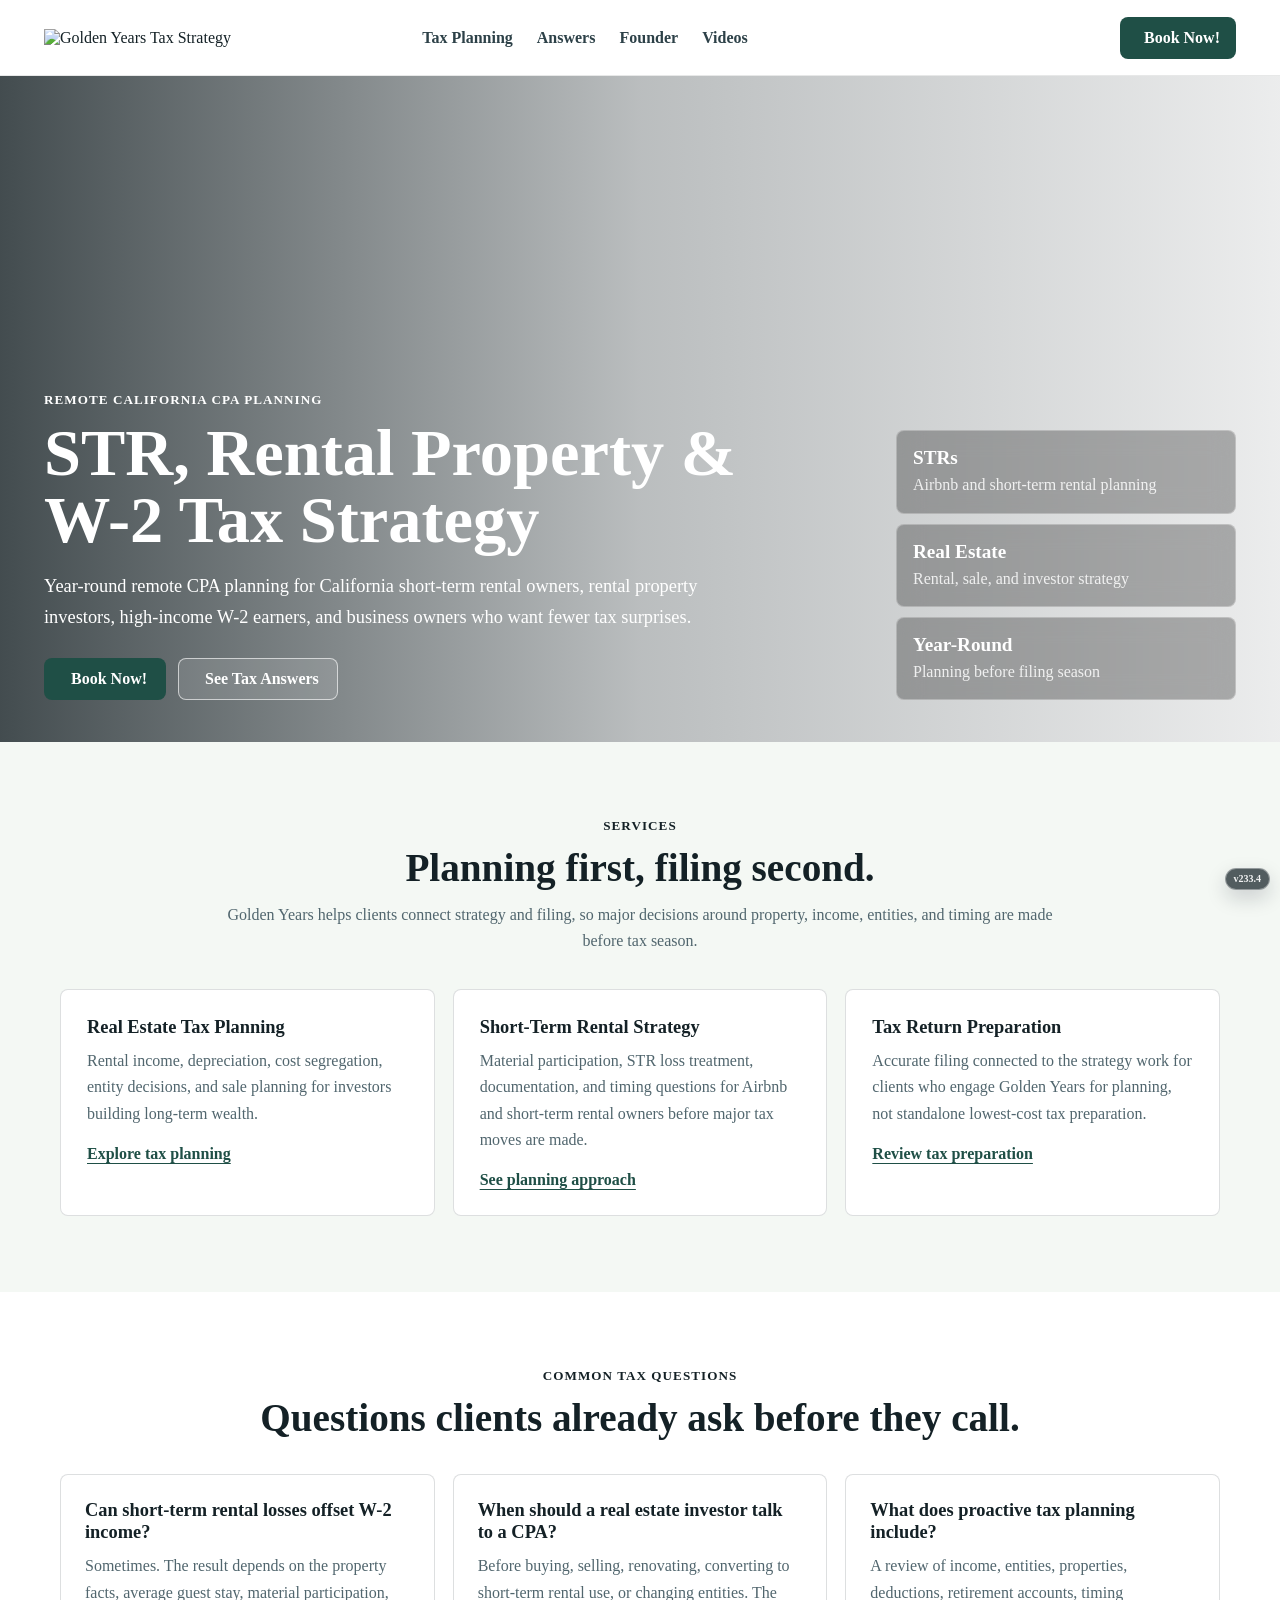
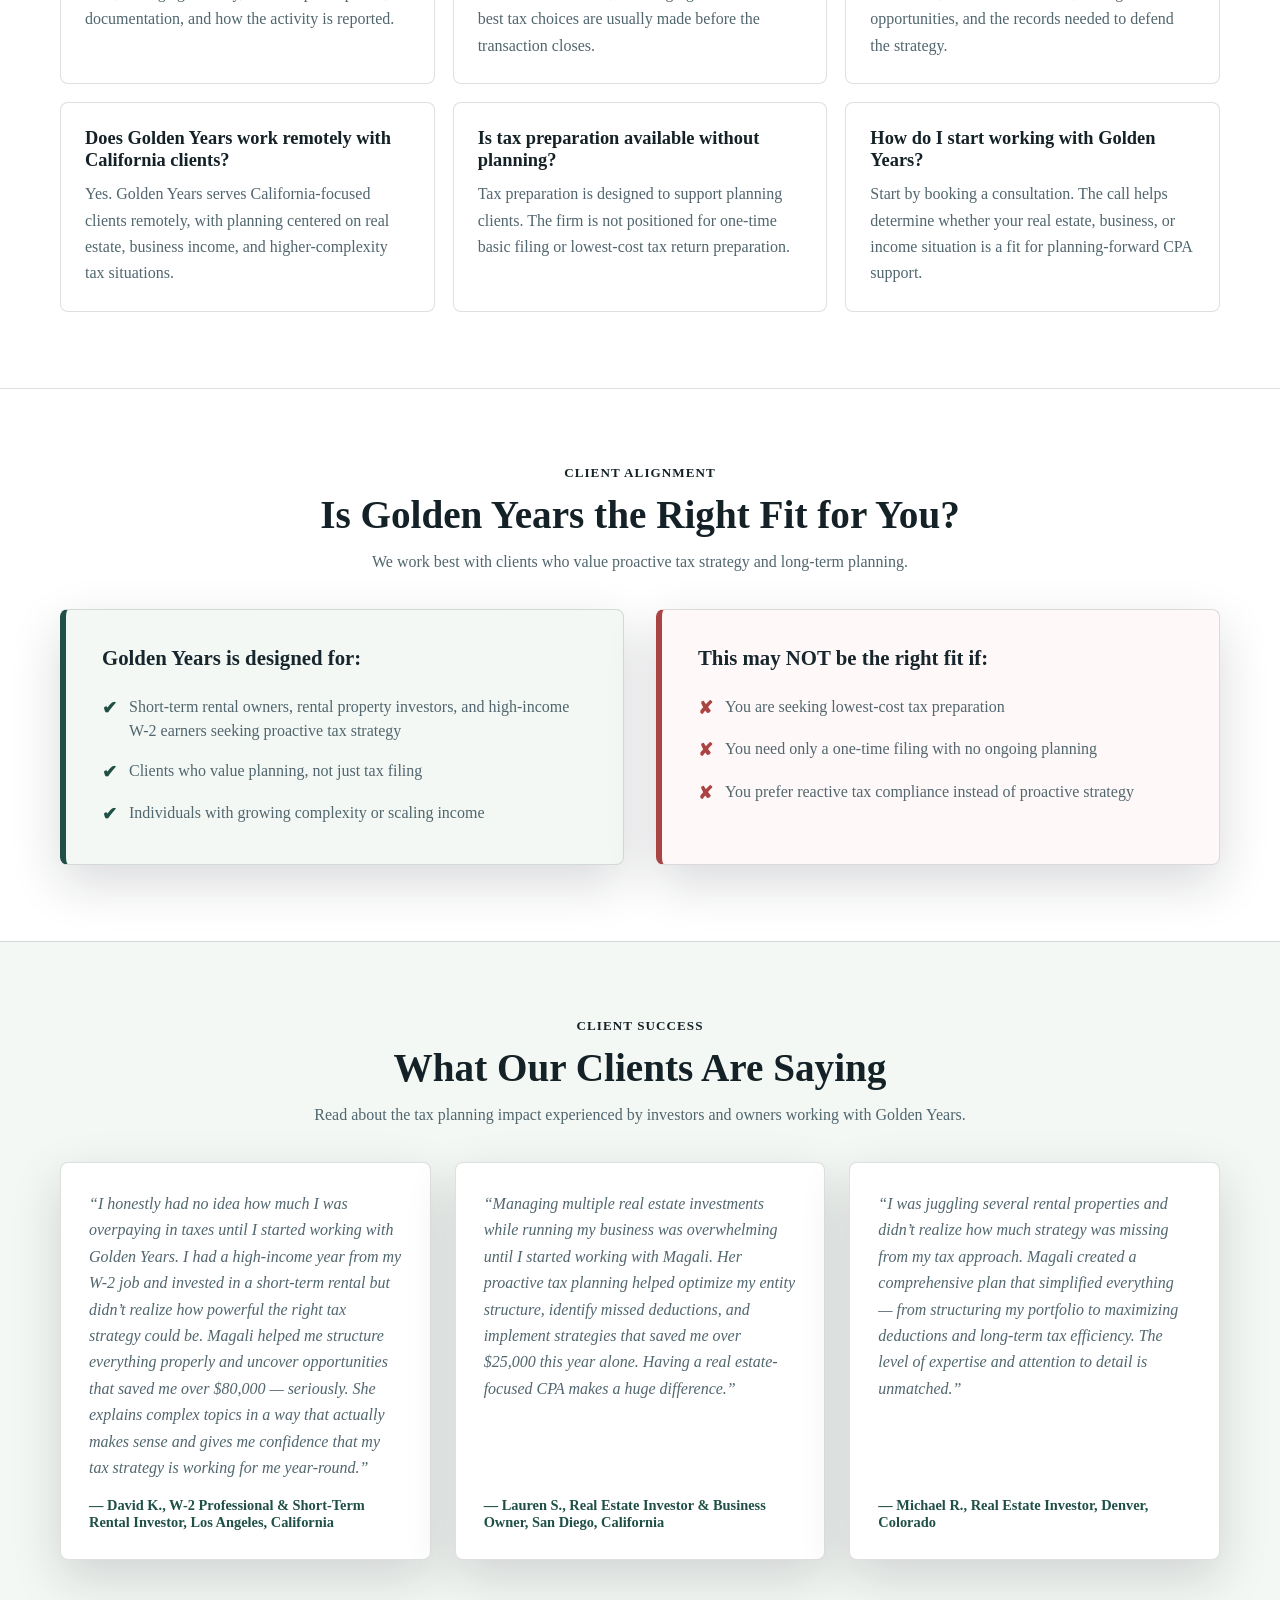
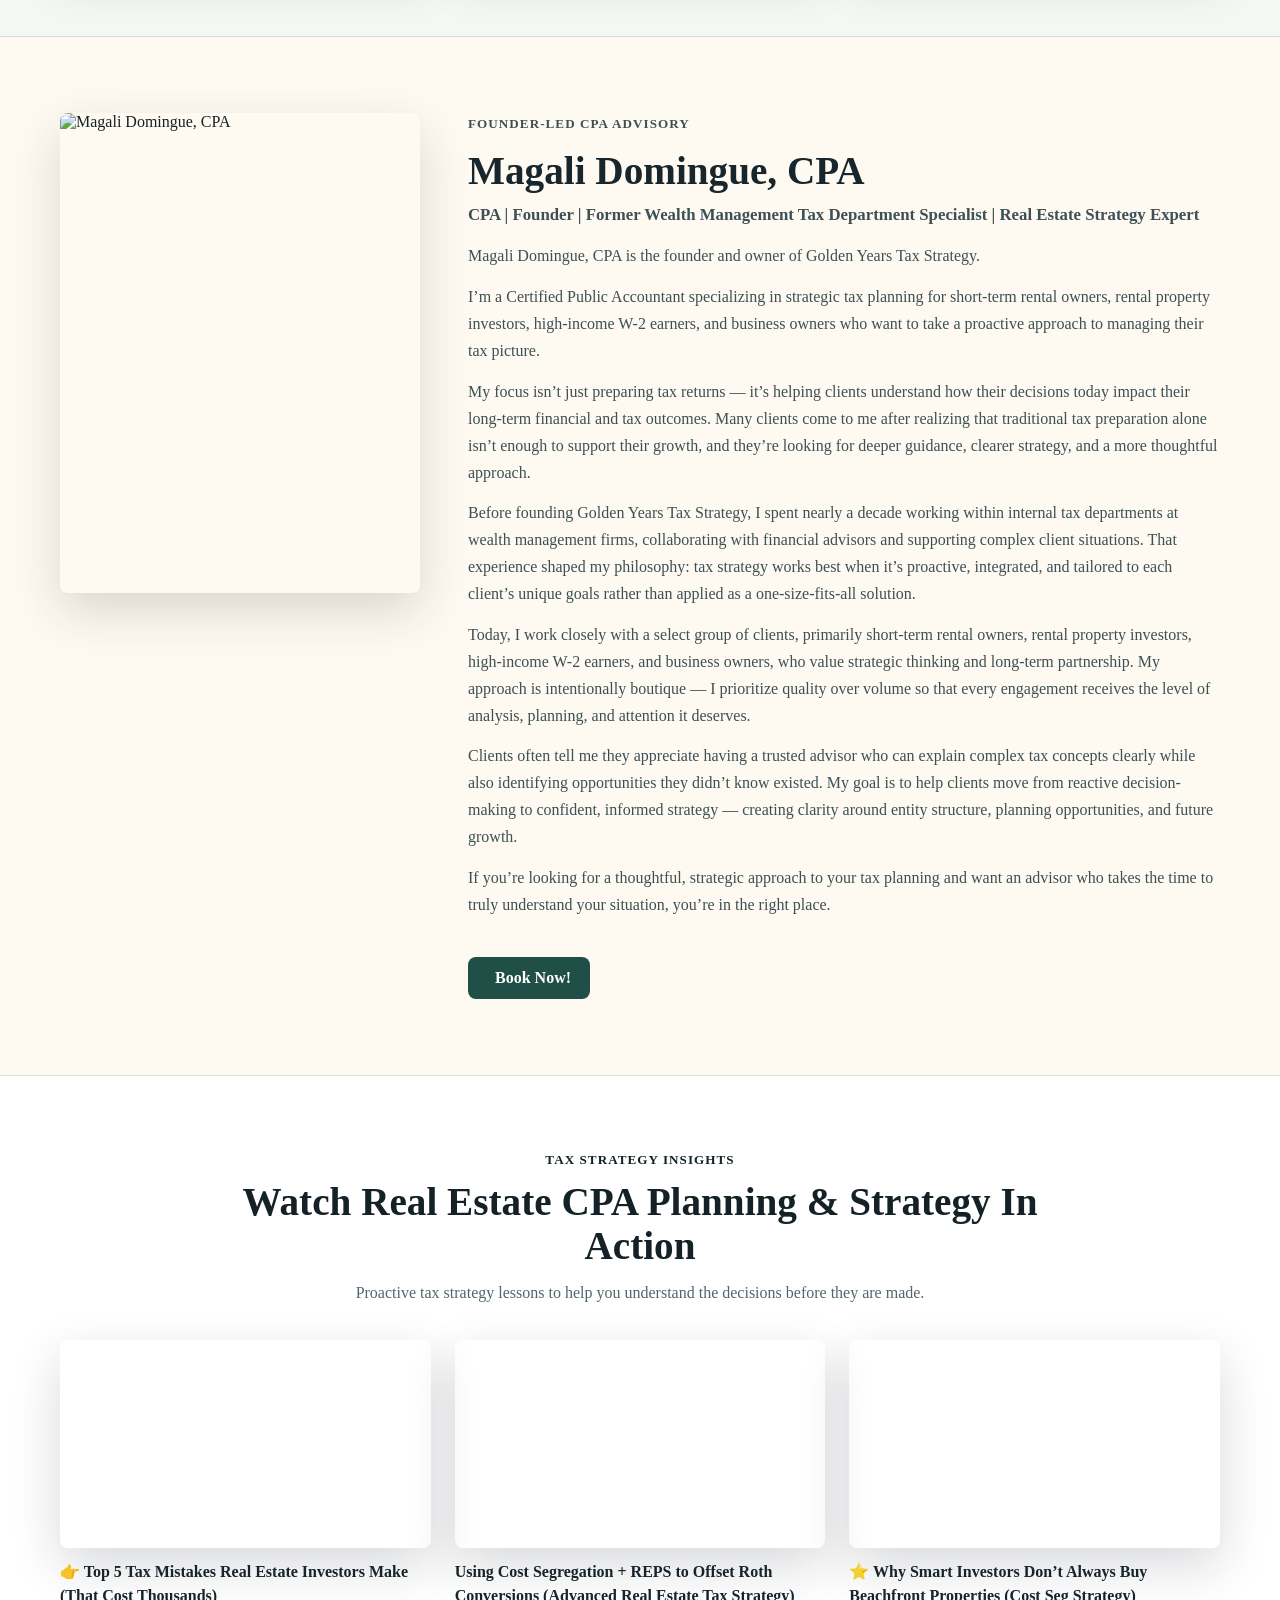
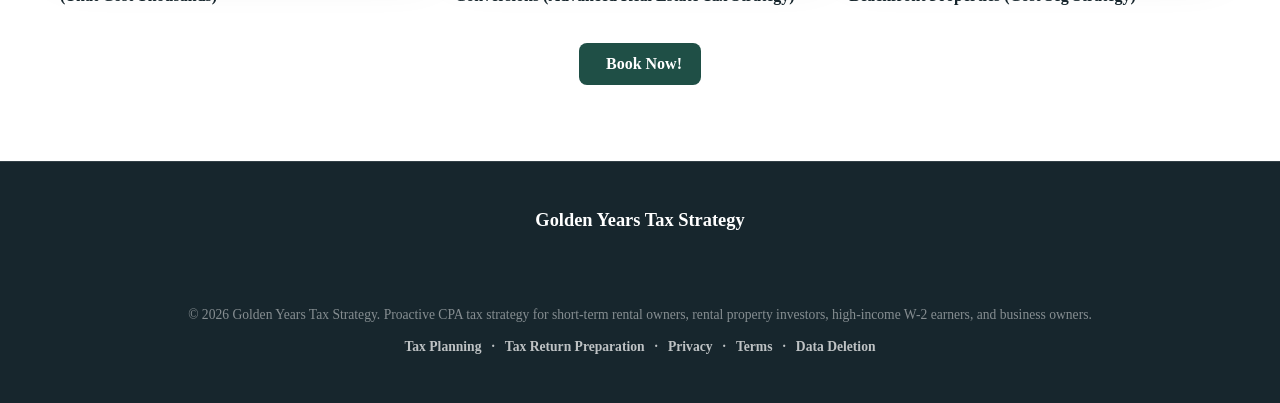
==== index.html @ d6d21cc1 "Add August refresh Liquid Glass review preview" ====
<!doctype html>
<html lang="en">
  <head>
    <meta charset="utf-8" />
    <meta name="viewport" content="width=device-width, initial-scale=1" />
    <title>STR &amp; Rental Property Tax Strategy CPA | Golden Years</title>
    <meta
      name="description"
      content="Golden Years Tax Strategy helps California short-term rental owners, rental property investors, high-income W-2 earners, and business owners use proactive tax planning to reduce surprises and plan year-round."
    />
    <meta name="robots" content="index, follow" />
    <link rel="canonical" href="https://goldenyearstaxstrategy.com/" />
    <meta property="og:title" content="STR &amp; Rental Property Tax Strategy CPA | Golden Years" />
    <meta
      property="og:description"
      content="Proactive CPA tax strategy for California short-term rental owners, rental property investors, high-income W-2 earners, and business owners."
    />
    <meta property="og:type" content="website" />
    <link rel="icon" type="image/png" sizes="32x32" href="favicon-32.png" />
    <link rel="apple-touch-icon" sizes="180x180" href="apple-touch-icon.png" />
    <link rel="manifest" href="manifest.webmanifest" />
    <meta name="application-name" content="Golden Years" />
    <meta name="apple-mobile-web-app-title" content="Golden Years" />
    <meta name="theme-color" content="#1f4f46" />
    <link rel="preconnect" href="https://images.squarespace-cdn.com" />
    <link rel="preconnect" href="https://unpkg.com" />
    <link rel="stylesheet" href="styles.css?v=233.4" />
    <script defer src="https://unpkg.com/lucide@0.468.0/dist/umd/lucide.min.js"></script>
    <script defer src="script.js?v=233.4"></script>
    <script defer src="site-version.js?v=233.4"></script>
  </head>
  <body class="standalone-page">
    <main>
      <article class="standalone-concept concept--best-mix">
        <header class="site-nav">
          <a class="site-logo" href="index.html">
            <img
              src="https://images.squarespace-cdn.com/content/v1/65f25e33faa411669ef675bb/c7353aff-2d8d-4e5d-967b-7866ce1988a9/Grayscale+Transparent.png?format=500w"
              alt="Golden Years Tax Strategy"
            />
          </a>
          <nav aria-label="Site navigation">
            <a href="#services">Tax Planning</a>
            <a href="#answers">Answers</a>
            <a href="#founder">Founder</a>
            <a href="#videos">Videos</a>
          </nav>
          <div class="site-social" aria-label="Social media links">
            <a href="https://www.facebook.com/people/Golden-Years-Tax-Strategy/61562893268682/" target="_blank" rel="noopener noreferrer" aria-label="Facebook" title="Facebook"><i data-lucide="facebook" aria-hidden="true"></i></a>
            <a href="https://www.instagram.com/golden_years_tax_strategy/" target="_blank" rel="noopener noreferrer" aria-label="Instagram" title="Instagram"><i data-lucide="instagram" aria-hidden="true"></i></a>
            <a href="https://www.youtube.com/@RETaxCPA" target="_blank" rel="noopener noreferrer" aria-label="YouTube" title="YouTube"><i data-lucide="youtube" aria-hidden="true"></i></a>
            <a href="https://www.yelp.com/biz/golden-years-tax-strategy-san-diego-4" target="_blank" rel="noopener noreferrer" aria-label="Yelp" title="Yelp"><i data-lucide="star" aria-hidden="true"></i></a>
          </div>
          <a class="nav-cta" href="https://calendly.com/magalidomingue/initial-consultation" target="_blank" rel="noreferrer">
            <i data-lucide="calendar-check" aria-hidden="true"></i>
            Book Now!
          </a>
        </header>

        <section class="hero hero--best-mix">
          <div class="hero__content">
            <p class="eyebrow">Remote California CPA planning</p>
            <h1>STR, Rental Property &amp; W-2 Tax Strategy</h1>
            <p>
              Year-round remote CPA planning for California short-term rental owners, rental property investors, high-income W-2 earners, and business owners who want fewer tax surprises.
            </p>
            <div class="hero__actions" aria-label="Primary calls to action">
              <a class="button button--primary" href="https://calendly.com/magalidomingue/initial-consultation" target="_blank" rel="noreferrer">
                <i data-lucide="calendar-check" aria-hidden="true"></i>
                Book Now!
              </a>
              <a class="button button--secondary" href="#answers">
                <i data-lucide="circle-help" aria-hidden="true"></i>
                See Tax Answers
              </a>
            </div>
          </div>
          <aside class="hero__facts" aria-label="Service highlights">
            <div>
              <strong>STRs</strong>
              <span>Airbnb and short-term rental planning</span>
            </div>
            <div>
              <strong>Real Estate</strong>
              <span>Rental, sale, and investor strategy</span>
            </div>
            <div>
              <strong>Year-Round</strong>
              <span>Planning before filing season</span>
            </div>
          </aside>
        </section>

        <section class="band band--light" id="services">
          <div class="section-heading">
            <p class="eyebrow">Services</p>
            <h2>Planning first, filing second.</h2>
            <p>Golden Years helps clients connect strategy and filing, so major decisions around property, income, entities, and timing are made before tax season.</p>
          </div>
          <div class="service-grid">
            <article class="service-card">
              <i data-lucide="home" aria-hidden="true"></i>
              <h3>Real Estate Tax Planning</h3>
              <p>Rental income, depreciation, cost segregation, entity decisions, and sale planning for investors building long-term wealth.</p>
              <a class="text-link" href="#services">Explore tax planning</a>
            </article>
            <article class="service-card">
              <i data-lucide="key-round" aria-hidden="true"></i>
              <h3>Short-Term Rental Strategy</h3>
              <p>Material participation, STR loss treatment, documentation, and timing questions for Airbnb and short-term rental owners before major tax moves are made.</p>
              <a class="text-link" href="#answers">See planning approach</a>
            </article>
            <article class="service-card">
              <i data-lucide="file-check-2" aria-hidden="true"></i>
              <h3>Tax Return Preparation</h3>
              <p>Accurate filing connected to the strategy work for clients who engage Golden Years for planning, not standalone lowest-cost tax preparation.</p>
              <a class="text-link" href="#answers">Review tax preparation</a>
            </article>
          </div>
        </section>

        <section class="answer-section" id="answers">
          <div class="section-heading">
            <p class="eyebrow">Common tax questions</p>
            <h2>Questions clients already ask before they call.</h2>
          </div>
          <div class="answer-list">
            <article class="answer-item">
              <h3>Can short-term rental losses offset W-2 income?</h3>
              <p>Sometimes. The result depends on the property facts, average guest stay, material participation, documentation, and how the activity is reported.</p>
            </article>
            <article class="answer-item">
              <h3>When should a real estate investor talk to a CPA?</h3>
              <p>Before buying, selling, renovating, converting to short-term rental use, or changing entities. The best tax choices are usually made before the transaction closes.</p>
            </article>
            <article class="answer-item">
              <h3>What does proactive tax planning include?</h3>
              <p>A review of income, entities, properties, deductions, retirement accounts, timing opportunities, and the records needed to defend the strategy.</p>
            </article>
            <article class="answer-item">
              <h3>Does Golden Years work remotely with California clients?</h3>
              <p>Yes. Golden Years serves California-focused clients remotely, with planning centered on real estate, business income, and higher-complexity tax situations.</p>
            </article>
            <article class="answer-item">
              <h3>Is tax preparation available without planning?</h3>
              <p>Tax preparation is designed to support planning clients. The firm is not positioned for one-time basic filing or lowest-cost tax return preparation.</p>
            </article>
            <article class="answer-item">
              <h3>How do I start working with Golden Years?</h3>
              <p>Start by booking a consultation. The call helps determine whether your real estate, business, or income situation is a fit for planning-forward CPA support.</p>
            </article>
          </div>
        </section>

        <section class="fit-section" id="fit">
          <div class="section-heading">
            <p class="eyebrow">Client Alignment</p>
            <h2>Is Golden Years the Right Fit for You?</h2>
            <p>We work best with clients who value proactive tax strategy and long-term planning.</p>
          </div>
          <div class="fit-grid">
            <div class="fit-card fit-card--yes">
              <h3>Golden Years is designed for:</h3>
              <ul>
                <li><span>✔</span> Short-term rental owners, rental property investors, and high-income W-2 earners seeking proactive tax strategy</li>
                <li><span>✔</span> Clients who value planning, not just tax filing</li>
                <li><span>✔</span> Individuals with growing complexity or scaling income</li>
              </ul>
            </div>
            <div class="fit-card fit-card--no">
              <h3>This may NOT be the right fit if:</h3>
              <ul>
                <li><span>✘</span> You are seeking lowest-cost tax preparation</li>
                <li><span>✘</span> You need only a one-time filing with no ongoing planning</li>
                <li><span>✘</span> You prefer reactive tax compliance instead of proactive strategy</li>
              </ul>
            </div>
          </div>
        </section>

        <section class="testimonials-section" id="testimonials">
          <div class="section-heading">
            <p class="eyebrow">Client Success</p>
            <h2>What Our Clients Are Saying</h2>
            <p>Read about the tax planning impact experienced by investors and owners working with Golden Years.</p>
          </div>
          <div class="testimonials-grid">
            <blockquote class="testimonial-card">
              <p>
                “I honestly had no idea how much I was overpaying in taxes until I started working with Golden Years. I had a high-income year from my W-2 job and invested in a short-term rental but didn’t realize how powerful the right tax strategy could be. Magali helped me structure everything properly and uncover opportunities that saved me over $80,000 — seriously. She explains complex topics in a way that actually makes sense and gives me confidence that my tax strategy is working for me year-round.”
              </p>
              <cite>— David K., W-2 Professional &amp; Short-Term Rental Investor, Los Angeles, California</cite>
            </blockquote>
            <blockquote class="testimonial-card">
              <p>
                “Managing multiple real estate investments while running my business was overwhelming until I started working with Magali. Her proactive tax planning helped optimize my entity structure, identify missed deductions, and implement strategies that saved me over $25,000 this year alone. Having a real estate-focused CPA makes a huge difference.”
              </p>
              <cite>— Lauren S., Real Estate Investor &amp; Business Owner, San Diego, California</cite>
            </blockquote>
            <blockquote class="testimonial-card">
              <p>
                “I was juggling several rental properties and didn’t realize how much strategy was missing from my tax approach. Magali created a comprehensive plan that simplified everything — from structuring my portfolio to maximizing deductions and long-term tax efficiency. The level of expertise and attention to detail is unmatched.”
              </p>
              <cite>— Michael R., Real Estate Investor, Denver, Colorado</cite>
            </blockquote>
          </div>
        </section>

        <section class="founder-section" id="founder">
          <div class="founder-grid">
            <div class="founder-image">
              <img
                src="https://images.squarespace-cdn.com/content/v1/65f25e33faa411669ef675bb/1771195702395-Z5DVI02DMX93M0N9MJXL/unsplash-image-QE7wxhuQDd8.jpg"
                alt="Magali Domingue, CPA"
              />
            </div>
            <div class="founder-copy">
              <p class="eyebrow">Founder-led CPA advisory</p>
              <h2>Magali Domingue, CPA</h2>
              <p class="founder-subtitle">CPA | Founder | Former Wealth Management Tax Department Specialist | Real Estate Strategy Expert</p>
              <p>Magali Domingue, CPA is the founder and owner of Golden Years Tax Strategy.</p>
              <p>I’m a Certified Public Accountant specializing in strategic tax planning for short-term rental owners, rental property investors, high-income W-2 earners, and business owners who want to take a proactive approach to managing their tax picture.</p>
              <p>My focus isn’t just preparing tax returns — it’s helping clients understand how their decisions today impact their long-term financial and tax outcomes. Many clients come to me after realizing that traditional tax preparation alone isn’t enough to support their growth, and they’re looking for deeper guidance, clearer strategy, and a more thoughtful approach.</p>
              <p>Before founding Golden Years Tax Strategy, I spent nearly a decade working within internal tax departments at wealth management firms, collaborating with financial advisors and supporting complex client situations. That experience shaped my philosophy: tax strategy works best when it’s proactive, integrated, and tailored to each client’s unique goals rather than applied as a one-size-fits-all solution.</p>
              <p>Today, I work closely with a select group of clients, primarily short-term rental owners, rental property investors, high-income W-2 earners, and business owners, who value strategic thinking and long-term partnership. My approach is intentionally boutique — I prioritize quality over volume so that every engagement receives the level of analysis, planning, and attention it deserves.</p>
              <p>Clients often tell me they appreciate having a trusted advisor who can explain complex tax concepts clearly while also identifying opportunities they didn’t know existed. My goal is to help clients move from reactive decision-making to confident, informed strategy — creating clarity around entity structure, planning opportunities, and future growth.</p>
              <p>If you’re looking for a thoughtful, strategic approach to your tax planning and want an advisor who takes the time to truly understand your situation, you’re in the right place.</p>
              <a class="button button--primary" href="https://calendly.com/magalidomingue/initial-consultation" target="_blank" rel="noreferrer">
                <i data-lucide="calendar-check" aria-hidden="true"></i>
                Book Now!
              </a>
            </div>
          </div>
        </section>

        <section class="video-section" id="videos">
          <div class="section-heading">
            <p class="eyebrow">Tax Strategy Insights</p>
            <h2>Watch Real Estate CPA Planning & Strategy In Action</h2>
            <p>Proactive tax strategy lessons to help you understand the decisions before they are made.</p>
          </div>
          <div class="video-grid">
            <article class="video-card">
              <div class="video-wrapper">
                <iframe
                  src="https://www.youtube.com/embed/tdWDKiXYJas"
                  title="Top 5 Tax Mistakes Real Estate Investors Make"
                  allow="accelerometer; autoplay; clipboard-write; encrypted-media; gyroscope; picture-in-picture; web-share"
                  allowfullscreen
                ></iframe>
              </div>
              <h4>👉 Top 5 Tax Mistakes Real Estate Investors Make (That Cost Thousands)</h4>
            </article>
            <article class="video-card">
              <div class="video-wrapper">
                <iframe
                  src="https://www.youtube.com/embed/kAf8V1_LlyA"
                  title="Using Cost Segregation + REPS to Offset Roth Conversions"
                  allow="accelerometer; autoplay; clipboard-write; encrypted-media; gyroscope; picture-in-picture; web-share"
                  allowfullscreen
                ></iframe>
              </div>
              <h4>Using Cost Segregation + REPS to Offset Roth Conversions (Advanced Real Estate Tax Strategy)</h4>
            </article>
            <article class="video-card">
              <div class="video-wrapper">
                <iframe
                  src="https://www.youtube.com/embed/vV2q-7G1-7A"
                  title="Why Smart Investors Don’t Always Buy Beachfront Properties"
                  allow="accelerometer; autoplay; clipboard-write; encrypted-media; gyroscope; picture-in-picture; web-share"
                  allowfullscreen
                ></iframe>
              </div>
              <h4>⭐ Why Smart Investors Don’t Always Buy Beachfront Properties (Cost Seg Strategy)</h4>
            </article>
          </div>
          <div class="video-cta">
            <a class="button button--primary" href="https://calendly.com/magalidomingue/initial-consultation" target="_blank" rel="noreferrer">
              <i data-lucide="calendar-check" aria-hidden="true"></i>
              Book Now!
            </a>
          </div>
        </section>

        <footer class="concept-footer">
          <div class="footer-content">
            <p class="footer-logo">Golden Years Tax Strategy</p>
            <div class="footer-social" aria-label="Social media links">
              <a href="https://www.facebook.com/people/Golden-Years-Tax-Strategy/61562893268682/" target="_blank" rel="noopener noreferrer" aria-label="Facebook" title="Facebook"><i data-lucide="facebook" aria-hidden="true"></i></a>
              <a href="https://www.instagram.com/golden_years_tax_strategy/" target="_blank" rel="noopener noreferrer" aria-label="Instagram" title="Instagram"><i data-lucide="instagram" aria-hidden="true"></i></a>
              <a href="https://www.youtube.com/@RETaxCPA" target="_blank" rel="noopener noreferrer" aria-label="YouTube" title="YouTube"><i data-lucide="youtube" aria-hidden="true"></i></a>
              <a href="https://www.yelp.com/biz/golden-years-tax-strategy-san-diego-4" target="_blank" rel="noopener noreferrer" aria-label="Yelp" title="Yelp"><i data-lucide="star" aria-hidden="true"></i></a>
            </div>
            <p class="footer-legal">
              © 2026 Golden Years Tax Strategy. Proactive CPA tax strategy for short-term rental owners, rental property investors, high-income W-2 earners, and business owners.
            </p>
            <p class="footer-links">
              <a href="#services">Tax Planning</a>
              <span aria-hidden="true">·</span>
              <a href="#answers">Tax Return Preparation</a>
              <span aria-hidden="true">·</span>
              <a href="privacy.html">Privacy</a>
              <span aria-hidden="true">·</span>
              <a href="terms.html">Terms</a>
              <span aria-hidden="true">·</span>
              <a href="data-deletion.html">Data Deletion</a>
            </p>
          </div>
        </footer>
      </article>
    </main>
  </body>
</html>
---- styles.css ----
:root {
  --font-sans: Inter, ui-sans-serif, system-ui, -apple-system, BlinkMacSystemFont, "Segoe UI", sans-serif;
  --font-serif: Georgia, "Times New Roman", serif;
  --line: rgba(20, 31, 35, 0.14);
  --shadow: 0 18px 50px rgba(16, 24, 40, 0.16);
}

* {
  box-sizing: border-box;
}

html {
  scroll-behavior: smooth;
  overflow-x: hidden;
}

body {
  margin: 0;
  padding-top: 0;
  color: #142126;
  font-family: var(--font-sans);
  letter-spacing: 0;
  background: #ffffff;
  overflow-x: hidden;
}

body,
button,
input,
textarea,
select {
  font: inherit;
}

a {
  color: inherit;
  text-decoration: none;
}

.standalone-page {
  padding-top: 0;
  background: #ffffff;
}

img {
  display: block;
  max-width: 100%;
}

.brand-mark {
  display: inline-grid;
  width: 40px;
  height: 40px;
  place-items: center;
  border-radius: 8px;
  color: #ffffff;
  background: #1f4f46;
  font-family: var(--font-serif);
  font-weight: 700;
}

.button,
.nav-cta {
  display: inline-flex;
  align-items: center;
  justify-content: center;
  gap: 8px;
  min-height: 42px;
  border-radius: 8px;
  white-space: nowrap;
}

.button svg,
.nav-cta svg,
.service-card svg,
.framework-grid svg,
.tile-list svg {
  width: 18px;
  height: 18px;
  flex: 0 0 auto;
}

.standalone-concept {
  display: block;
  min-height: 100vh;
}

.site-version-badge {
  position: fixed;
  right: 10px;
  bottom: 10px;
  z-index: 50;
  min-width: 34px;
  padding: 4px 8px;
  color: rgba(255, 255, 255, 0.92);
  background: rgba(20, 33, 38, 0.72);
  border: 1px solid rgba(255, 255, 255, 0.38);
  border-radius: 999px;
  box-shadow: 0 8px 20px rgba(16, 24, 40, 0.18);
  backdrop-filter: blur(8px);
  font-size: 10px;
  font-weight: 800;
  line-height: 1.2;
  text-align: center;
  pointer-events: none;
  user-select: none;
}

.site-nav {
  display: flex;
  align-items: center;
  flex-wrap: wrap;
  gap: 24px;
  padding: 16px 44px;
  min-height: 76px;
  background: #ffffff;
  border-bottom: 1px solid rgba(21, 31, 35, 0.1);
}

.site-logo {
  width: 210px;
  flex: 0 0 auto;
}

.original-nav .site-logo {
  width: 250px;
}

.wordmark {
  font-family: var(--font-serif);
  font-size: 1.28rem;
  font-weight: 700;
  color: #ffffff;
}

.site-nav nav {
  display: flex;
  align-items: center;
  justify-content: center;
  flex: 1;
  min-width: 0;
  gap: 24px;
  font-weight: 700;
  color: #2d4148;
}

.site-nav--dark {
  color: #ffffff;
  background: #111819;
  border-bottom-color: rgba(255, 255, 255, 0.14);
}

.site-nav--dark nav {
  color: rgba(255, 255, 255, 0.82);
}

.site-nav--boutique {
  background: #fff9f4;
  border-bottom-color: #e3d0c3;
}

.site-nav--boutique .wordmark,
.site-nav--boutique nav {
  color: #273233;
}

.nav-cta {
  padding: 0 16px;
  color: #ffffff;
  background: #1f4f46;
  font-weight: 800;
}

.nav-cta--dark {
  color: #111819;
  background: #d8f05e;
}

.nav-cta--boutique {
  background: #a94442;
}

.hero {
  position: relative;
  min-height: 74vh;
  display: grid;
  align-items: end;
  gap: 28px;
  padding: 72px 44px 42px;
  overflow: hidden;
  background-position: center;
  background-size: cover;
}

.hero::before {
  content: "";
  position: absolute;
  inset: 0;
  background: linear-gradient(90deg, rgba(8, 20, 24, 0.76), rgba(8, 20, 24, 0.28), rgba(8, 20, 24, 0.08));
}

.hero > * {
  position: relative;
  z-index: 1;
}

.hero--advisory {
  grid-template-columns: minmax(0, 1fr) 340px;
  background-image: url("https://images.squarespace-cdn.com/content/v1/65f25e33faa411669ef675bb/1771195653406-UUSHLRXY0JM7PA3NMP6M/unsplash-image-DGa0LQ0yDPc.jpg");
}

.hero--best-mix {
  grid-template-columns: minmax(0, 1fr) 340px;
  background-image: url("https://images.squarespace-cdn.com/content/v1/65f25e33faa411669ef675bb/1771195653406-UUSHLRXY0JM7PA3NMP6M/unsplash-image-DGa0LQ0yDPc.jpg");
}

.hero--original {
  grid-template-columns: minmax(0, 0.82fr) minmax(320px, 0.7fr);
  align-items: center;
  min-height: 70vh;
  color: #17262d;
  background: #f6f2e9;
}

.hero--original::before {
  display: none;
}

.hero--original .hero__content {
  color: #17262d;
}

.hero--original .hero__content p:not(.eyebrow) {
  max-width: 720px;
  color: #30444b;
}

.hero--original .button--secondary {
  color: #17262d;
  border-color: rgba(23, 38, 45, 0.32);
  background: rgba(255, 255, 255, 0.62);
}

.hero--investor {
  grid-template-columns: minmax(0, 1fr) 390px;
  background-image: url("https://images.squarespace-cdn.com/content/v1/65f25e33faa411669ef675bb/1771195259283-L5TDP4SF6F03N9AQMFNH/unsplash-image-jJnZg7vBfMs.jpg");
}

.hero--boutique {
  grid-template-columns: minmax(0, 1fr) 360px;
  background-image: url("https://images.squarespace-cdn.com/content/v1/65f25e33faa411669ef675bb/1771195702395-Z5DVI02DMX93M0N9MJXL/unsplash-image-QE7wxhuQDd8.jpg");
}

.hero--boutique::before {
  background: linear-gradient(90deg, rgba(31, 22, 22, 0.74), rgba(31, 22, 22, 0.34), rgba(31, 22, 22, 0.12));
}

.hero__content {
  max-width: 760px;
  color: #ffffff;
}

.eyebrow {
  margin: 0 0 12px;
  font-size: 0.82rem;
  font-weight: 800;
  letter-spacing: 0.08em;
  text-transform: uppercase;
}

h1,
h2,
h3,
p {
  margin-top: 0;
}

h1 {
  max-width: 780px;
  margin-bottom: 18px;
  font-family: var(--font-serif);
  font-size: 4.15rem;
  line-height: 1;
  letter-spacing: 0;
  overflow-wrap: break-word;
}

h2 {
  margin-bottom: 12px;
  font-family: var(--font-serif);
  font-size: 2.45rem;
  line-height: 1.12;
  letter-spacing: 0;
}

h3 {
  margin-bottom: 10px;
  font-size: 1.15rem;
  line-height: 1.2;
  letter-spacing: 0;
}

.hero__content p:not(.eyebrow) {
  max-width: 660px;
  margin-bottom: 26px;
  font-size: 1.15rem;
  line-height: 1.65;
}

.hero__actions {
  display: flex;
  align-items: center;
  flex-wrap: wrap;
  gap: 12px;
}

.button {
  padding: 0 18px;
  font-weight: 800;
  border: 1px solid transparent;
}

.button--primary {
  color: #ffffff;
  background: #1f4f46;
}

.button--secondary {
  color: #ffffff;
  border-color: rgba(255, 255, 255, 0.62);
  background: rgba(255, 255, 255, 0.12);
}

.hero__facts,
.signal-board,
.quote-strip {
  align-self: end;
}

.hero__facts {
  display: grid;
  gap: 10px;
  min-width: 0;
}

.hero__facts div,
.signal-board div {
  padding: 16px;
  color: #ffffff;
  border: 1px solid rgba(255, 255, 255, 0.28);
  border-radius: 8px;
  background: rgba(0, 0, 0, 0.28);
  backdrop-filter: blur(12px);
}

.hero__facts strong,
.signal-board strong {
  display: block;
  margin-bottom: 4px;
  font-size: 1.2rem;
}

.hero__facts span,
.signal-board span {
  display: block;
  line-height: 1.45;
  color: rgba(255, 255, 255, 0.84);
}

.band,
.answer-section,
.framework,
.faq-panel,
.process {
  padding: 76px 44px;
}

.band--light {
  background: #f4f8f4;
}

.band--ink {
  color: #ffffff;
  background: #111819;
}

.band--soft {
  background: #fff9f4;
}

.section-heading {
  max-width: 850px;
  margin: 0 auto 34px;
  text-align: center;
}

.section-heading p:not(.eyebrow) {
  margin: 0;
  color: #51666e;
  line-height: 1.65;
}

.section-heading--split {
  display: grid;
  grid-template-columns: minmax(0, 1.1fr) minmax(280px, 0.7fr);
  align-items: end;
  gap: 32px;
  max-width: 1160px;
  text-align: left;
}

.band--ink .section-heading p,
.band--ink .section-heading p:not(.eyebrow) {
  color: rgba(255, 255, 255, 0.72);
}

.service-grid,
.stage-grid,
.framework-grid,
.tile-list,
.process-list,
.answer-list {
  max-width: 1160px;
  margin: 0 auto;
}

.service-grid,
.stage-grid,
.framework-grid {
  display: grid;
  grid-template-columns: repeat(3, minmax(0, 1fr));
  gap: 18px;
}

.service-card,
.stage-card,
.framework-grid article,
.tile-list article,
.process-list article,
.answer-item,
.faq-list div {
  border-radius: 8px;
  border: 1px solid var(--line);
  background: #ffffff;
}

.service-card,
.framework-grid article,
.tile-list article {
  padding: 26px;
}

.service-card svg,
.framework-grid svg,
.tile-list svg {
  width: 28px;
  height: 28px;
  margin-bottom: 18px;
  color: #1f4f46;
}

.service-card p,
.stage-card p,
.framework-grid p,
.tile-list p,
.process-list p,
.answer-item p,
.faq-list dd {
  margin: 0;
  color: #51666e;
  line-height: 1.65;
}

.text-link {
  display: inline-flex;
  margin-top: 18px;
  color: #1f4f46;
  font-weight: 800;
  text-decoration: underline;
  text-underline-offset: 4px;
}

.answer-section {
  background: #ffffff;
}

.answer-list {
  display: grid;
  grid-template-columns: repeat(3, minmax(0, 1fr));
  gap: 18px;
}

.answer-item {
  padding: 24px;
}

.proof-band {
  display: flex;
  align-items: center;
  justify-content: space-between;
  gap: 24px;
  padding: 48px 44px;
  color: #ffffff;
  background: #17262d;
}

.proof-band h2 {
  max-width: 850px;
  margin-bottom: 0;
}

.concept--investor {
  color: #111819;
  background: #f5f7f4;
}

.concept--best-mix,
.concept--original {
  color: #142126;
  background: #ffffff;
}

.original-image-stack {
  display: grid;
  gap: 16px;
  align-self: center;
}

.original-image-stack img,
.original-fit__media img,
.original-founder__image img {
  width: 100%;
  height: 100%;
  min-height: 220px;
  object-fit: cover;
  border-radius: 8px;
  box-shadow: var(--shadow);
}

.original-image-stack img:first-child {
  aspect-ratio: 4 / 3;
}

.original-image-stack img:last-child {
  aspect-ratio: 16 / 10;
}

.original-fit,
.original-founder {
  display: grid;
  grid-template-columns: minmax(280px, 0.75fr) minmax(0, 1fr);
  align-items: center;
  gap: 44px;
  padding: 76px 44px;
}

.original-fit {
  background: #ffffff;
}

.original-fit__copy,
.original-founder__copy {
  max-width: 780px;
}

.original-fit__copy h2,
.original-founder__copy h2,
.original-testimonials h2 {
  color: #17262d;
}

.original-fit__copy h3 {
  margin-top: 28px;
}

.original-fit__copy p,
.original-founder__copy p {
  margin-bottom: 10px;
  color: #3c5056;
  line-height: 1.68;
}

.original-fit__copy .button,
.original-founder__copy .button {
  margin-top: 18px;
}

.original-testimonials {
  padding: 76px 44px;
  background: #f4f8f4;
}

.original-quote-grid {
  display: grid;
  grid-template-columns: repeat(3, minmax(0, 1fr));
  gap: 18px;
  max-width: 1160px;
  margin: 0 auto;
}

.original-quote-grid blockquote {
  margin: 0;
  padding: 26px;
  border: 1px solid var(--line);
  border-radius: 8px;
  background: #ffffff;
}

.original-quote-grid p {
  color: #30444b;
  line-height: 1.66;
}

.original-quote-grid cite {
  display: block;
  margin-top: 18px;
  color: #1f4f46;
  font-size: 0.92rem;
  font-style: normal;
  font-weight: 800;
  line-height: 1.45;
}

.original-founder {
  background: #fffaf1;
}

.concept--investor .button--primary {
  color: #111819;
  background: #d8f05e;
}

.signal-board {
  display: grid;
  gap: 12px;
}

.signal-board div {
  border-color: rgba(216, 240, 94, 0.45);
  background: rgba(17, 24, 25, 0.62);
}

.signal-board span {
  color: #d8f05e;
  font-size: 0.8rem;
  font-weight: 800;
  letter-spacing: 0.08em;
  text-transform: uppercase;
}

.stage-card {
  padding: 28px;
  color: #ffffff;
  border-color: rgba(255, 255, 255, 0.16);
  background: #1c282a;
}

.stage-card span,
.process-list span {
  display: inline-flex;
  width: 42px;
  height: 42px;
  align-items: center;
  justify-content: center;
  margin-bottom: 22px;
  border-radius: 8px;
  font-weight: 900;
}

.stage-card span {
  color: #111819;
  background: #d8f05e;
}

.stage-card p {
  color: rgba(255, 255, 255, 0.72);
}

.framework {
  background: #ffffff;
}

.framework-grid article {
  border-top: 4px solid #d8f05e;
}

.faq-panel {
  background: #ecf1ec;
}

.faq-list {
  display: grid;
  grid-template-columns: repeat(3, minmax(0, 1fr));
  gap: 18px;
  max-width: 1160px;
  margin: 0 auto;
}

.faq-list div {
  padding: 24px;
}

.faq-list dt {
  margin-bottom: 10px;
  font-weight: 900;
  line-height: 1.25;
}

.faq-list dd {
  margin-left: 0;
}

.concept--boutique {
  color: #273233;
  background: #fffdf9;
}

.concept--boutique .button--primary {
  background: #a94442;
}

.concept--boutique .service-card svg,
.concept--boutique .framework-grid svg,
.concept--boutique .tile-list svg {
  color: #a94442;
}

.quote-strip {
  padding: 24px;
  color: #ffffff;
  border-radius: 8px;
  border: 1px solid rgba(255, 255, 255, 0.32);
  background: rgba(38, 28, 28, 0.38);
  backdrop-filter: blur(12px);
}

.quote-strip p {
  margin: 0;
  font-family: var(--font-serif);
  font-size: 1.45rem;
  line-height: 1.35;
}

.tile-list {
  display: grid;
  grid-template-columns: repeat(4, minmax(0, 1fr));
  gap: 16px;
}

.tile-list article {
  border-color: #ead8ca;
}

.process {
  background: #ffffff;
}

.process-list {
  display: grid;
  grid-template-columns: repeat(3, minmax(0, 1fr));
  gap: 18px;
}

.process-list article {
  padding: 28px;
  background: #f4f7f2;
  border-color: #d8e2d4;
}

.process-list span {
  color: #ffffff;
  background: #31534a;
}

.answer-section--boutique {
  background: #f8efe7;
}

.answer-list--columns {
  grid-template-columns: repeat(4, minmax(0, 1fr));
}

.founder-section {
  padding: 76px 44px;
  background: #fffaf1; /* Warm ivory/cream */
  border-top: 1px solid var(--line);
}

.founder-grid {
  display: grid;
  grid-template-columns: 360px minmax(0, 1fr);
  gap: 48px;
  max-width: 1160px;
  margin: 0 auto;
  align-items: start;
}

.founder-image img {
  width: 100%;
  aspect-ratio: 3 / 4;
  object-fit: cover;
  border-radius: 8px;
  box-shadow: var(--shadow);
  display: block;
}

.founder-copy h2 {
  color: #17262d;
  margin-bottom: 8px;
}

.founder-subtitle {
  font-weight: 700;
  color: #1f4f46;
  margin-bottom: 20px;
  font-size: 1.05rem;
}

.founder-copy p {
  color: #3c5056;
  line-height: 1.68;
  margin-bottom: 14px;
}

.founder-copy .button {
  margin-top: 24px;
  display: inline-flex;
  align-items: center;
  gap: 8px;
}

.video-section {
  padding: 76px 44px;
  background: #ffffff;
  border-top: 1px solid var(--line);
}

.video-grid {
  display: grid;
  grid-template-columns: repeat(auto-fit, minmax(min(100%, 300px), 1fr));
  gap: 24px;
  max-width: 1160px;
  margin: 0 auto;
}

.video-card {
  display: flex;
  flex-direction: column;
  gap: 12px;
}

.video-wrapper {
  position: relative;
  width: 100%;
  padding-bottom: 56.25%; /* 16:9 aspect ratio */
  height: 0;
  border-radius: 8px;
  overflow: hidden;
  box-shadow: var(--shadow);
}

.video-wrapper iframe {
  position: absolute;
  top: 0;
  left: 0;
  width: 100%;
  height: 100%;
  border: 0;
}

.video-card h4 {
  margin: 0;
  font-size: 1rem;
  font-weight: 700;
  line-height: 1.45;
  color: #17262d;
}

.video-cta {
  display: flex;
  justify-content: center;
  margin-top: 36px;
}

/* Testimonials Section */
.testimonials-section {
  padding: 76px 44px;
  background: #f4f8f4; /* Light green-gray background */
  border-top: 1px solid var(--line);
}

.testimonials-grid {
  display: grid;
  grid-template-columns: repeat(3, minmax(0, 1fr));
  gap: 24px;
  max-width: 1160px;
  margin: 0 auto;
}

.testimonial-card {
  margin: 0;
  padding: 28px;
  border: 1px solid var(--line);
  border-radius: 8px;
  background: #ffffff;
  box-shadow: var(--shadow);
  display: flex;
  flex-direction: column;
  justify-content: space-between;
  gap: 16px;
}

.testimonial-card p {
  color: #51666e;
  line-height: 1.65;
  margin: 0;
  font-style: italic;
}

.testimonial-card cite {
  display: block;
  font-size: 0.9rem;
  font-weight: 700;
  color: #1f4f46;
  font-style: normal;
}

/* Client Fit Section */
.fit-section {
  padding: 76px 44px;
  background: #ffffff;
  border-top: 1px solid var(--line);
}

.fit-grid {
  display: grid;
  grid-template-columns: repeat(2, minmax(0, 1fr));
  gap: 32px;
  max-width: 1160px;
  margin: 0 auto;
}

.fit-card {
  padding: 36px;
  border-radius: 8px;
  border: 1px solid var(--line);
  box-shadow: var(--shadow);
}

.fit-card--yes {
  background: #f4f8f4;
  border-left: 6px solid #1f4f46;
}

.fit-card--no {
  background: #fff8f8;
  border-left: 6px solid #a94442;
}

.fit-card h3 {
  margin-bottom: 24px;
  font-size: 1.3rem;
  color: #17262d;
  margin-top: 0;
}

.fit-card ul {
  list-style: none;
  padding: 0;
  margin: 0;
  display: flex;
  flex-direction: column;
  gap: 16px;
}

.fit-card li {
  display: flex;
  gap: 12px;
  align-items: start;
  color: #51666e;
  line-height: 1.5;
}

.fit-card span {
  font-weight: 800;
  font-size: 1.1rem;
}

.fit-card--yes span {
  color: #1f4f46;
}

.fit-card--no span {
  color: #a94442;
}

/* Social media links in nav */
.site-social {
  display: flex;
  align-items: center;
  gap: 12px;
}

.site-social a {
  width: 36px;
  height: 36px;
  color: #51666e;
  transition: color 0.2s ease;
  display: inline-flex;
  align-items: center;
  justify-content: center;
}

.site-social a:hover {
  color: #1f4f46;
}

.site-social svg {
  width: 20px;
  height: 20px;
}

/* Concept Footer */
.concept-footer {
  padding: 48px 44px;
  background: #17262d;
  color: rgba(255, 255, 255, 0.72);
  border-top: 1px solid rgba(255, 255, 255, 0.12);
}

.footer-content {
  max-width: 1160px;
  margin: 0 auto;
  display: flex;
  flex-direction: column;
  align-items: center;
  gap: 16px;
  text-align: center;
}

.footer-logo {
  font-family: var(--font-serif);
  font-size: 1.15rem;
  font-weight: 700;
  color: #ffffff;
  margin: 0;
}

.footer-social {
  display: flex;
  gap: 8px;
}

.footer-social a {
  width: 44px;
  height: 44px;
  color: rgba(255, 255, 255, 0.72);
  transition: color 0.2s ease;
  display: inline-flex;
  align-items: center;
  justify-content: center;
}

.footer-social a:hover {
  color: #ffffff;
}

.footer-social svg {
  width: 20px;
  height: 20px;
}

.footer-legal {
  font-size: 0.85rem;
  color: rgba(255, 255, 255, 0.48);
  margin: 0;
}

.footer-links {
  display: inline-flex;
  align-items: center;
  justify-content: center;
  gap: 10px;
  margin: 0;
  color: rgba(255, 255, 255, 0.72);
  font-size: 0.85rem;
  font-weight: 700;
}

.footer-links a:hover {
  color: #ffffff;
}

.policy-page {
  min-height: 100vh;
  padding-top: 0;
  background: #f6f8f7;
}

.policy-header {
  padding: 28px 24px;
  background: #ffffff;
  border-bottom: 1px solid var(--line);
}

.policy-header__inner {
  max-width: 920px;
  margin: 0 auto;
  display: flex;
  align-items: center;
  justify-content: space-between;
  gap: 18px;
}

.policy-brand {
  display: inline-flex;
  align-items: center;
  gap: 10px;
  color: #17262d;
  font-weight: 900;
}

.policy-header nav {
  display: inline-flex;
  align-items: center;
  gap: 18px;
  color: #41535a;
  font-weight: 800;
}

.policy-shell {
  max-width: 920px;
  margin: 0 auto;
  padding: 72px 24px 88px;
}

.policy-card {
  padding: 48px;
  border: 1px solid var(--line);
  border-radius: 8px;
  background: #ffffff;
  box-shadow: 0 18px 50px rgba(16, 24, 40, 0.08);
}

.policy-card h1 {
  margin: 0 0 12px;
  color: #17262d;
  font-size: 3rem;
}

.policy-updated {
  margin: 0 0 32px;
  color: #64777e;
  font-weight: 700;
}

.policy-card h2 {
  margin: 34px 0 10px;
  color: #17262d;
  font-size: 1.45rem;
}

.policy-card p,
.policy-card li {
  color: #41535a;
  line-height: 1.75;
}

.policy-card ul {
  margin: 12px 0 0;
  padding-left: 22px;
}

.policy-note {
  margin-top: 36px;
  padding: 18px;
  border-left: 4px solid #1f4f46;
  background: #eef6f2;
}

@media (max-width: 1180px) {
  .site-nav {
    align-items: flex-start;
    gap: 16px;
    padding: 16px 28px;
  }

  .site-logo {
    width: 190px;
  }

  .site-nav nav {
    order: 3;
    width: 100%;
    flex: 1 0 100%;
    justify-content: flex-start;
    gap: 18px;
    overflow-x: auto;
  }

  .site-social {
    margin-left: auto;
  }

  .hero--best-mix,
  .hero--advisory {
    grid-template-columns: 1fr;
  }

  .hero__content {
    max-width: 820px;
  }

  .hero__facts {
    width: 100%;
    grid-template-columns: repeat(3, minmax(0, 1fr));
  }

  h1 {
    font-size: 3.6rem;
  }
}


@media (max-width: 980px) {
  .site-nav {
    align-items: flex-start;
    flex-direction: column;
    padding: 16px 22px;
  }

  .site-nav nav {
    width: 100%;
    justify-content: flex-start;
    gap: 16px;
    overflow-x: auto;
  }

  .hero,
  .hero--original,
  .hero--best-mix,
  .hero--advisory,
  .hero--investor,
  .hero--boutique {
    grid-template-columns: 1fr;
    min-height: 68vh;
    padding: 52px 22px 28px;
  }

  .hero--original {
    align-items: start;
  }

  h1 {
    font-size: 3rem;
  }

  h2 {
    font-size: 2rem;
  }

  .band,
  .answer-section,
  .framework,
  .faq-panel,
  .process {
    padding: 56px 22px;
  }

  .section-heading--split,
  .service-grid,
  .stage-grid,
  .framework-grid,
  .faq-list,
  .tile-list,
  .process-list,
  .original-fit,
  .original-founder,
  .original-quote-grid,
  .answer-list,
  .answer-list--columns {
    grid-template-columns: 1fr;
  }

  .original-fit,
  .original-founder,
  .original-testimonials {
    padding: 56px 22px;
  }

  .proof-band {
    align-items: flex-start;
    flex-direction: column;
    padding: 40px 22px;
  }

  .founder-section {
    padding: 56px 22px;
  }

  .founder-grid {
    grid-template-columns: 1fr;
    gap: 32px;
  }

  .founder-image {
    max-width: 320px;
    margin: 0 auto;
  }

  .video-section {
    padding: 56px 22px;
  }

  .testimonials-section,
  .fit-section {
    padding: 56px 22px;
  }

  .testimonials-grid,
  .fit-grid {
    grid-template-columns: 1fr;
    gap: 20px;
  }

  .fit-card {
    padding: 24px;
  }

  .concept-footer {
    padding: 36px 22px;
  }

  .policy-header__inner {
    align-items: flex-start;
    flex-direction: column;
  }

  .policy-card {
    padding: 32px 24px;
  }

  .policy-card h1 {
    font-size: 2.35rem;
  }

  .site-social {
    display: none; /* Hide in header nav on mobile viewports to prevent wrapping */
  }
}

@media (max-width: 760px) {
  .hero__facts {
    grid-template-columns: 1fr;
  }
}

@media (max-width: 560px) {
  .button,
  .nav-cta {
    min-height: 40px;
    font-size: 0.92rem;
  }

  .site-logo {
    width: 176px;
  }

  .site-nav nav {
    font-size: 0.92rem;
  }

  h1 {
    font-size: 2.35rem;
  }

  h2 {
    font-size: 1.68rem;
  }

  .hero__content p:not(.eyebrow) {
    font-size: 1rem;
  }

  .hero__actions {
    align-items: stretch;
    flex-direction: column;
  }

  .button {
    width: 100%;
  }
}
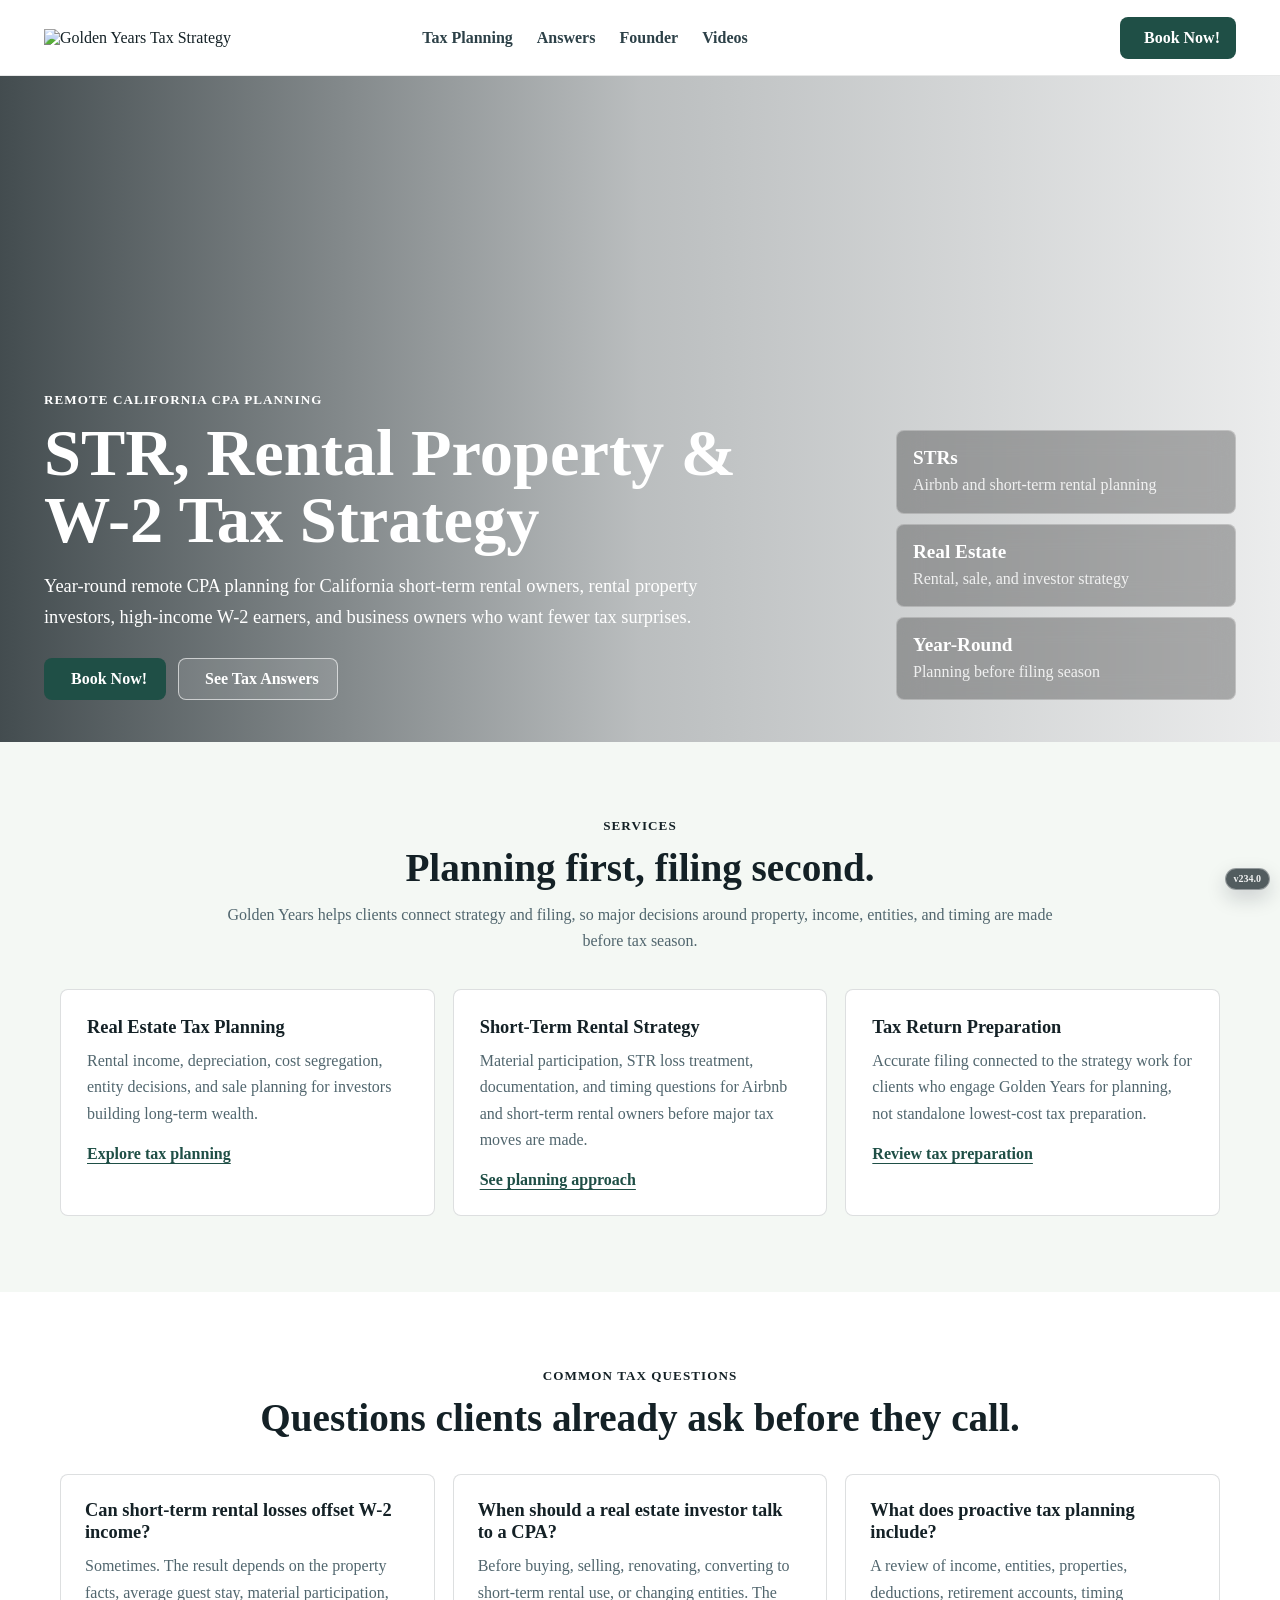
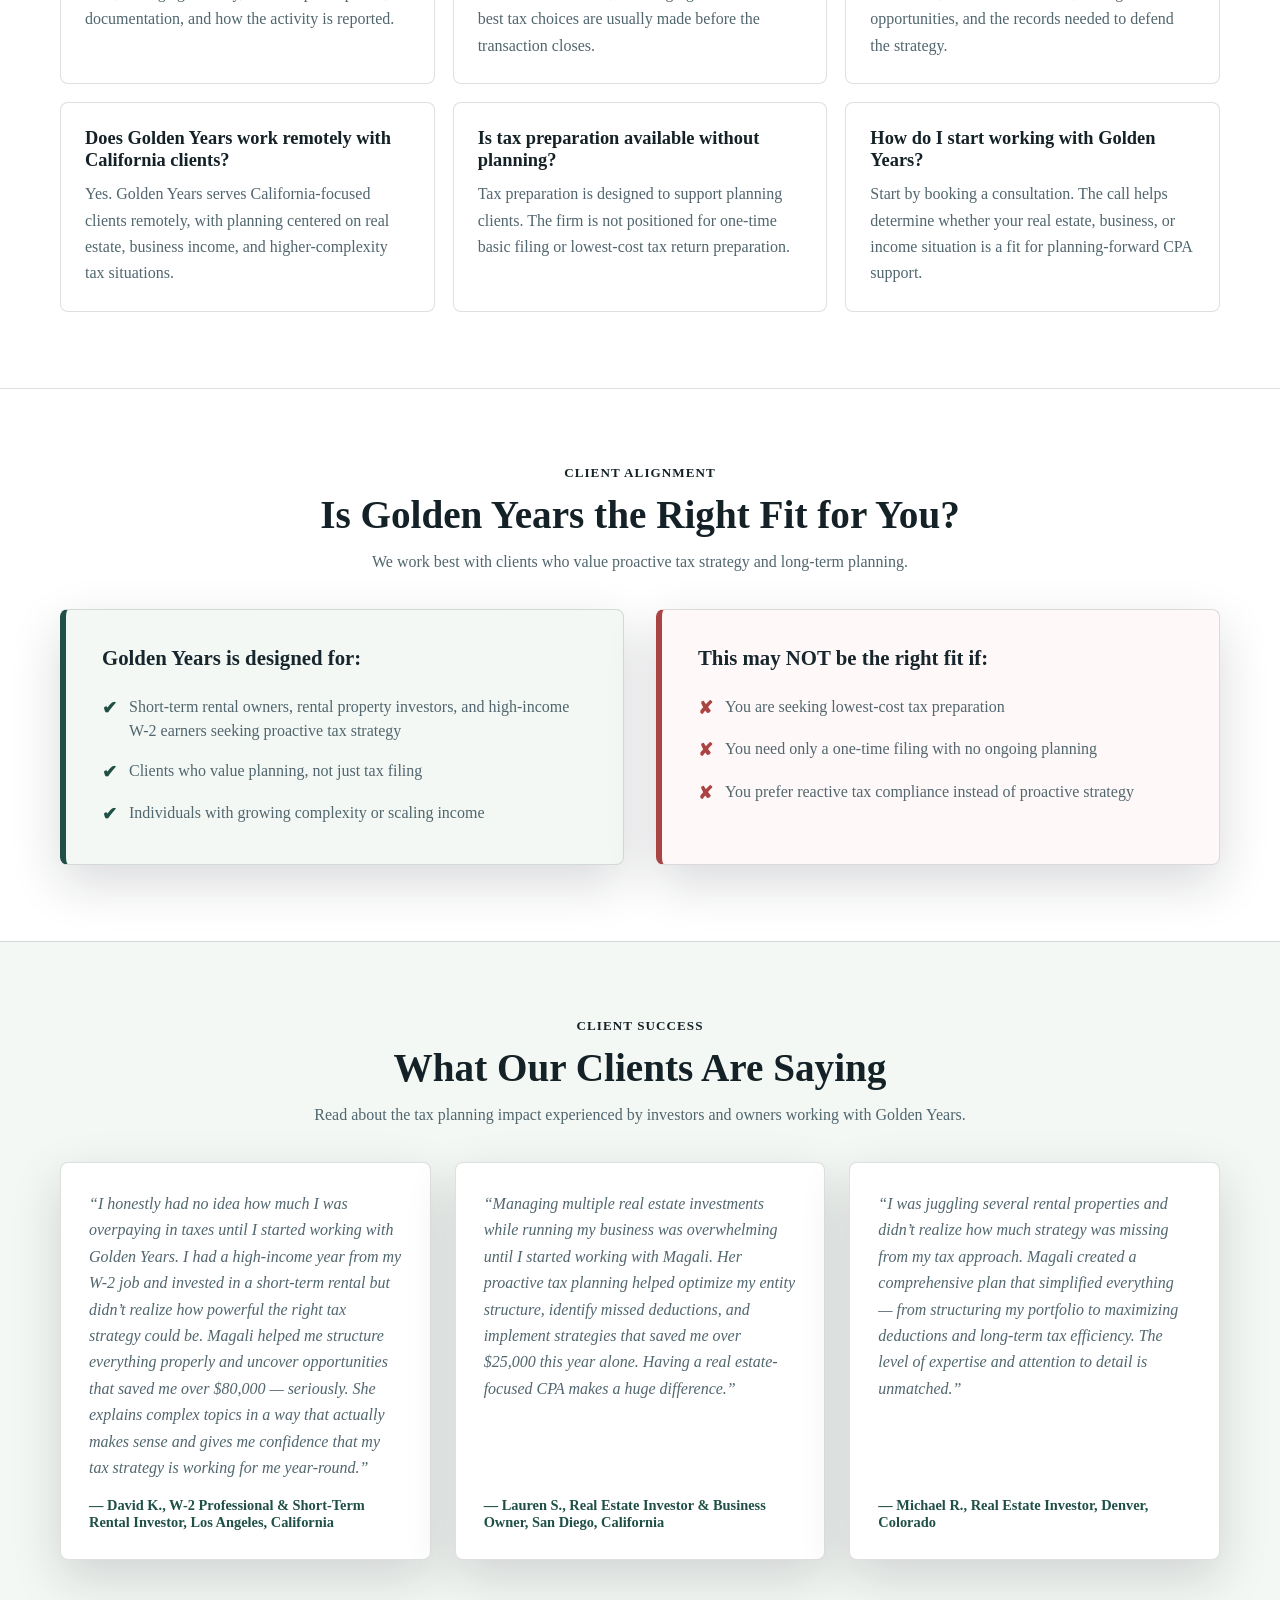
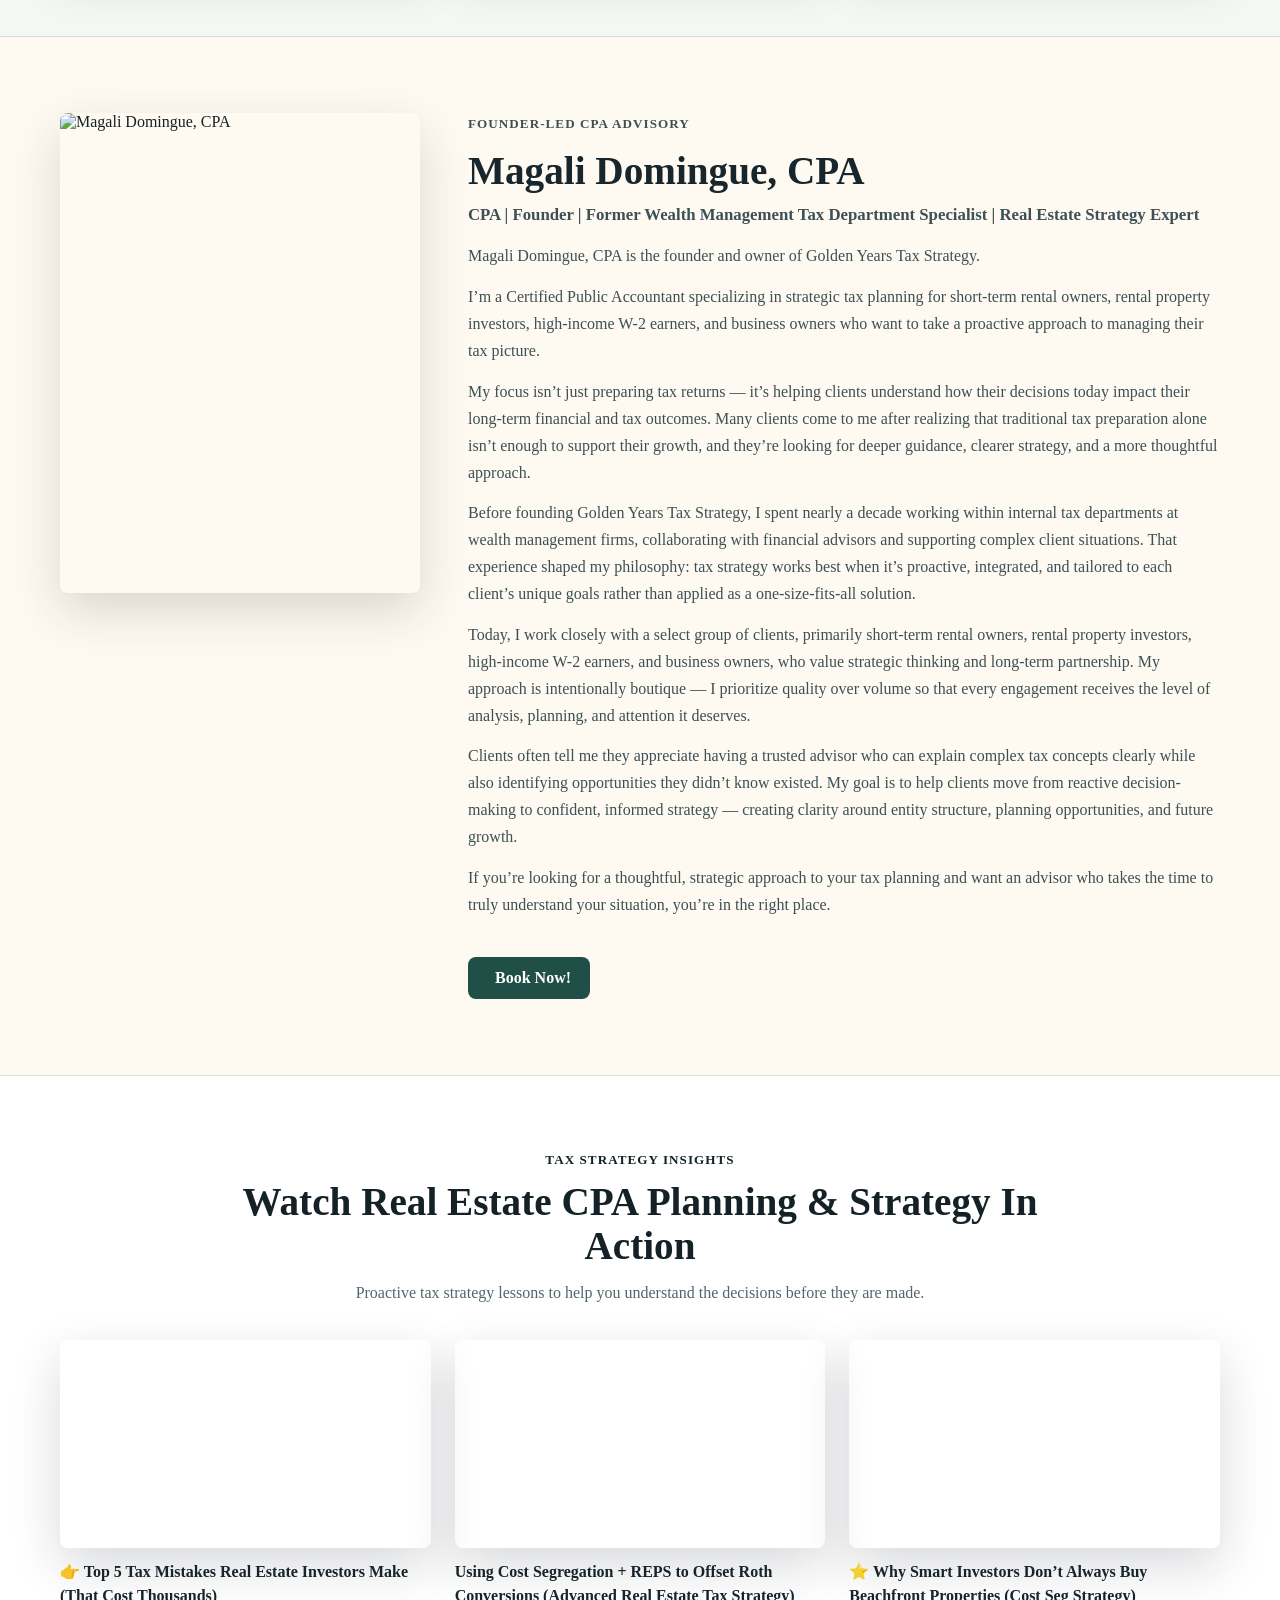
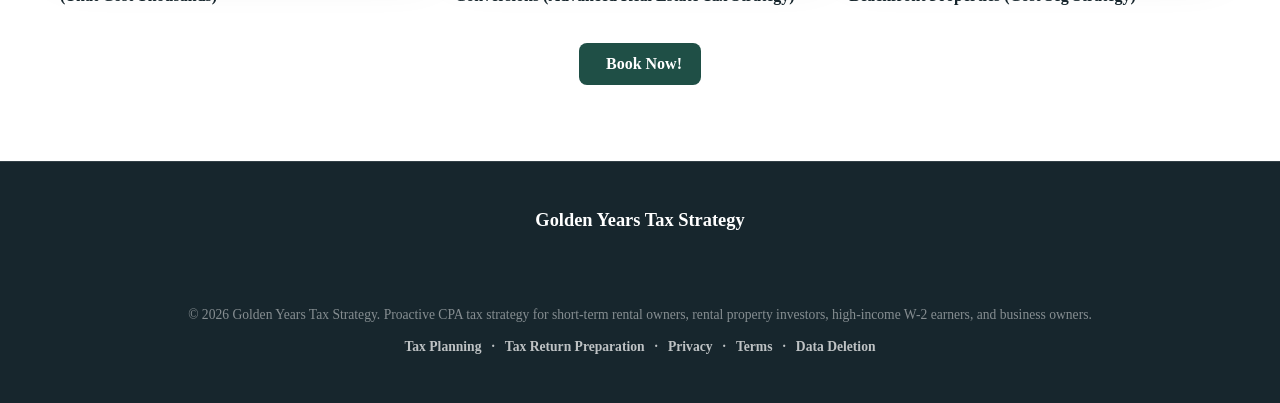
==== commit d170ad9e: "Apply Magali copy feedback to August refresh preview" ====
--- a/index.html
+++ b/index.html
@@ -24,10 +24,10 @@
     <meta name="theme-color" content="#1f4f46" />
     <link rel="preconnect" href="https://images.squarespace-cdn.com" />
     <link rel="preconnect" href="https://unpkg.com" />
-    <link rel="stylesheet" href="styles.css?v=233.4" />
+    <link rel="stylesheet" href="styles.css?v=234.0" />
     <script defer src="https://unpkg.com/lucide@0.468.0/dist/umd/lucide.min.js"></script>
-    <script defer src="script.js?v=233.4"></script>
-    <script defer src="site-version.js?v=233.4"></script>
+    <script defer src="script.js?v=234.0"></script>
+    <script defer src="site-version.js?v=234.0"></script>
   </head>
   <body class="standalone-page">
     <main>
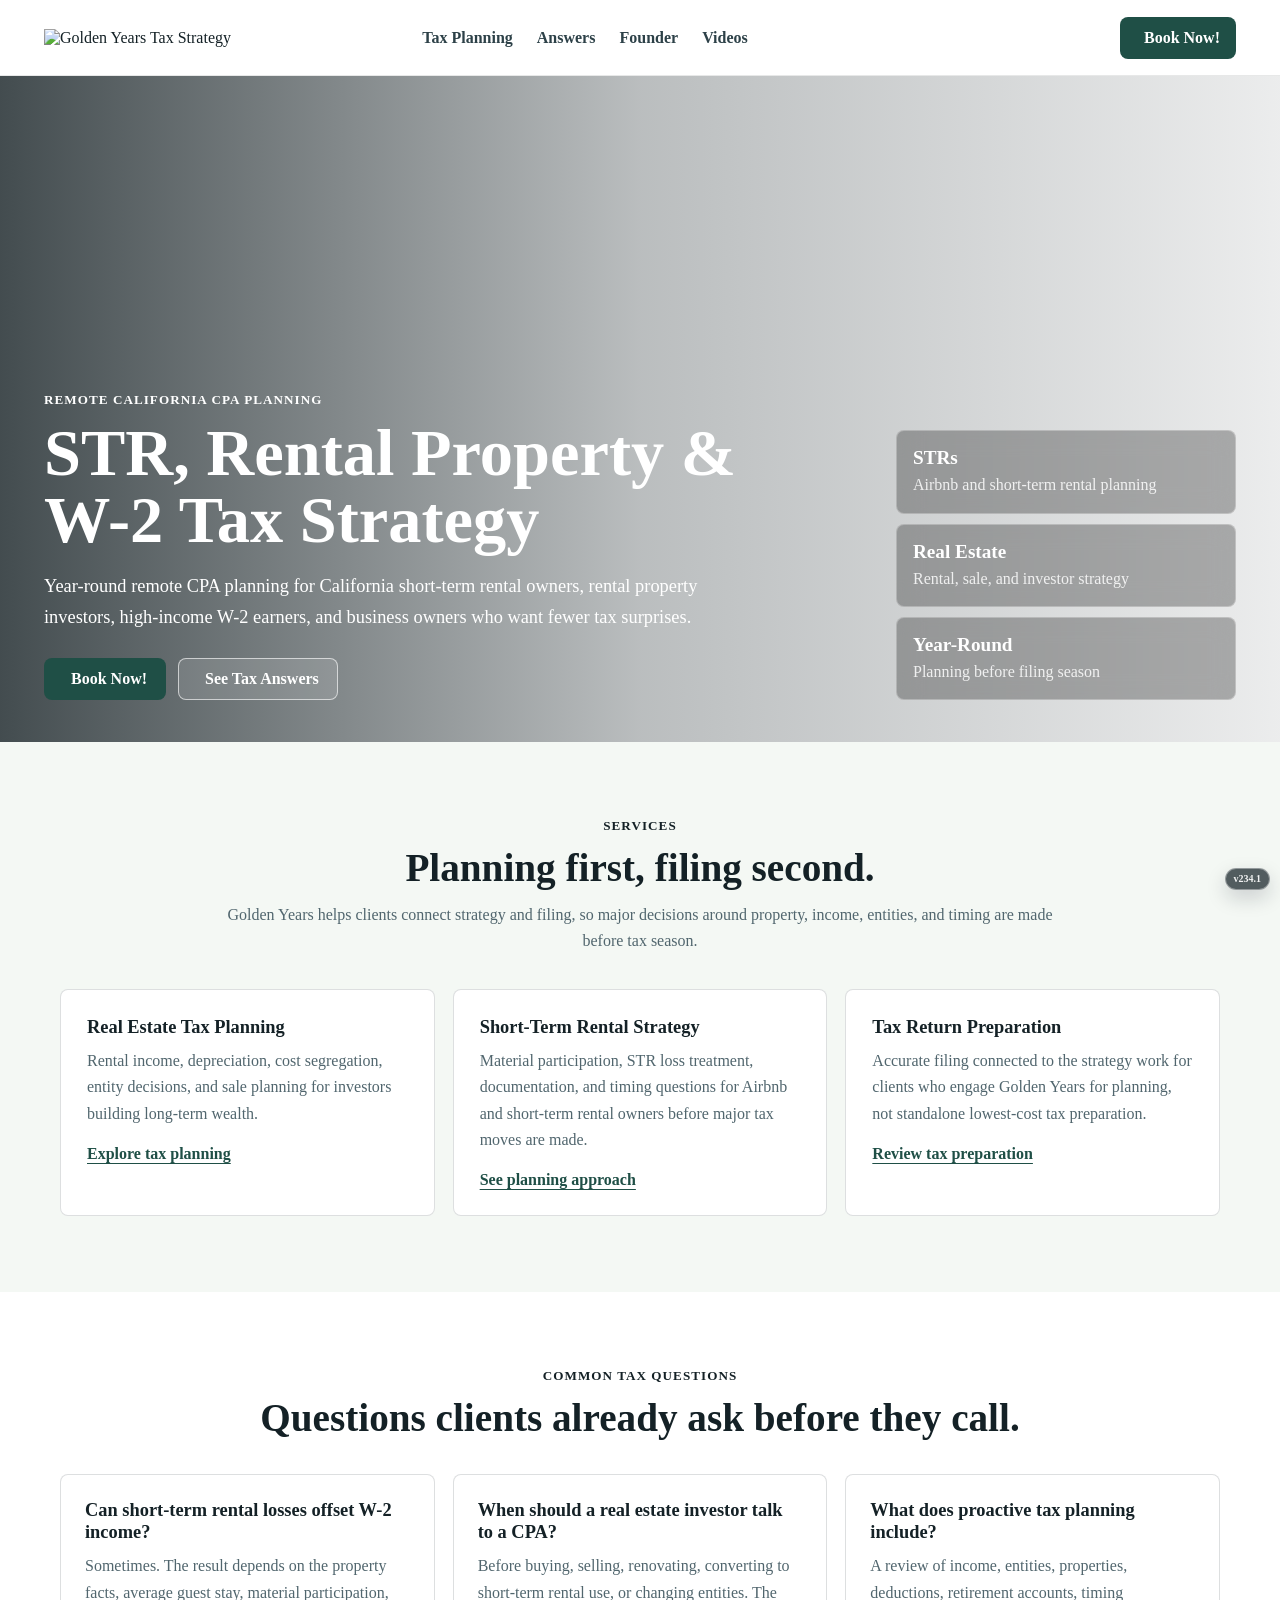
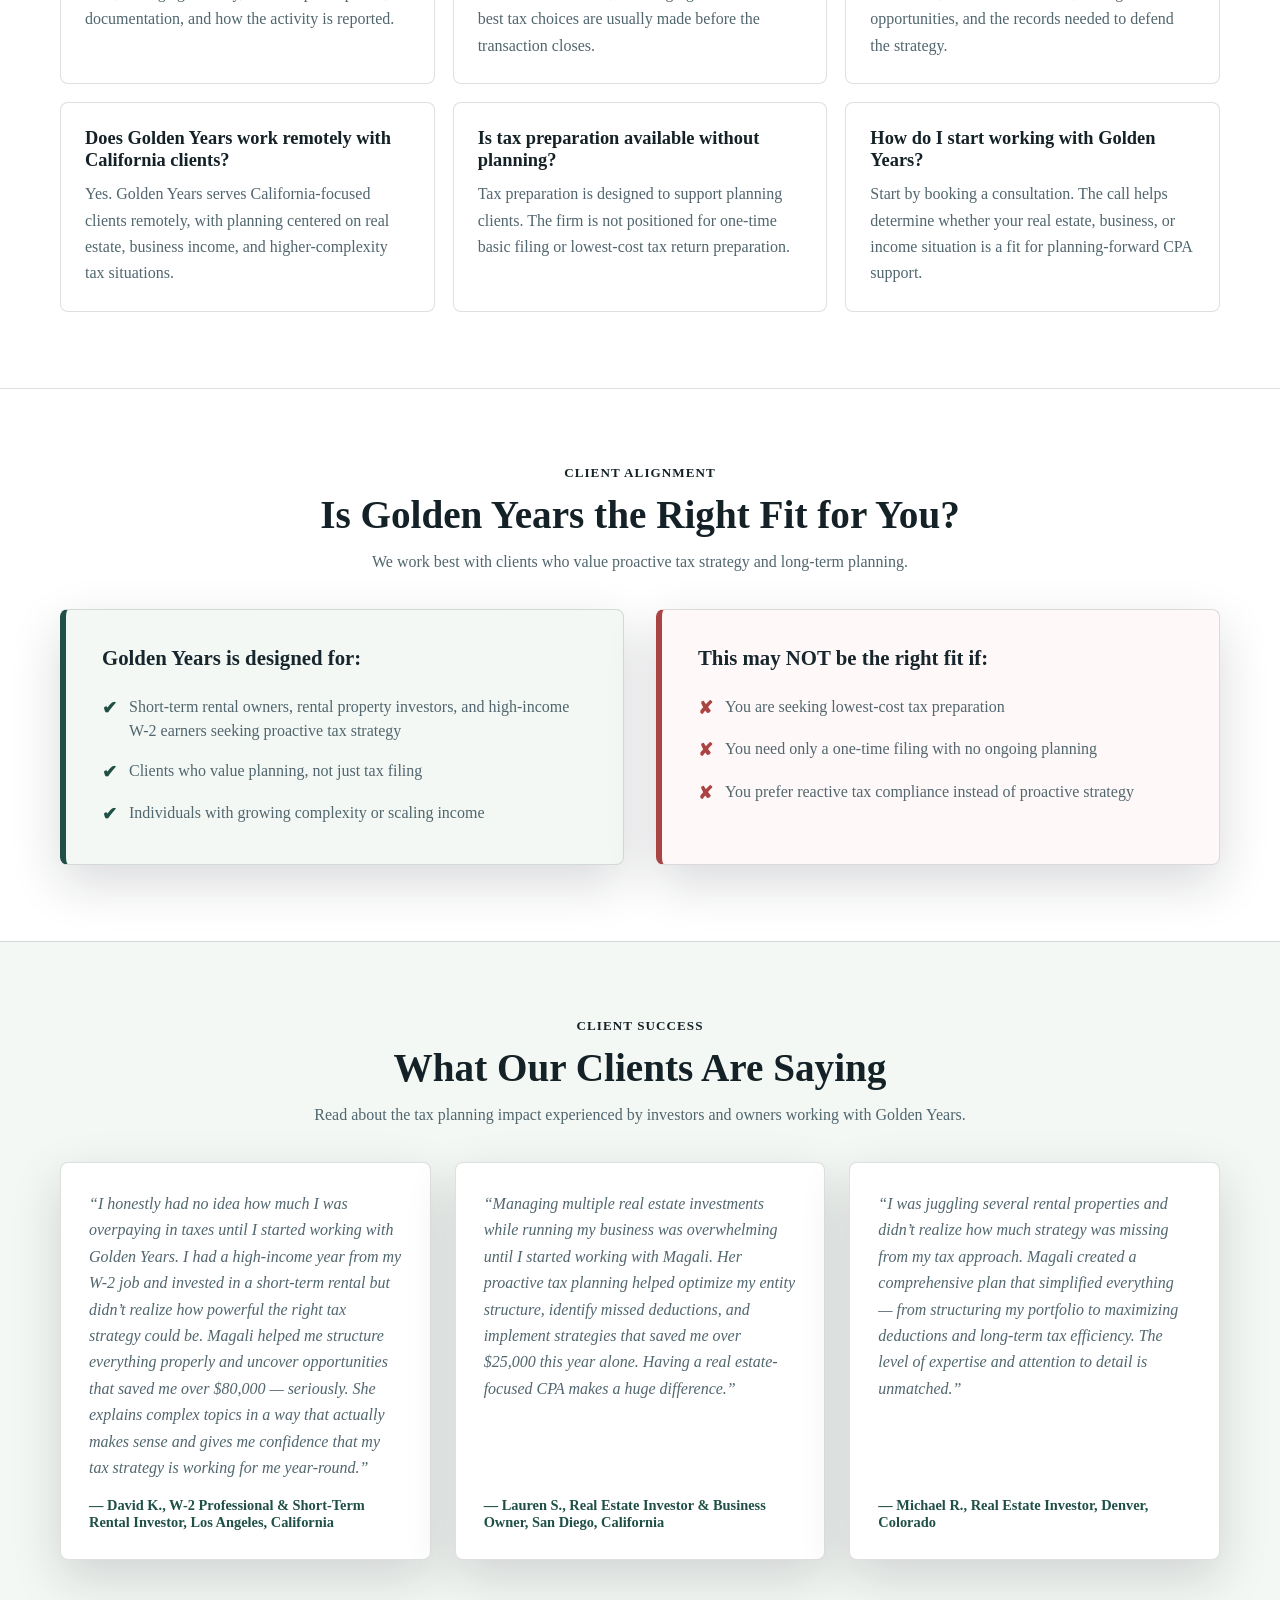
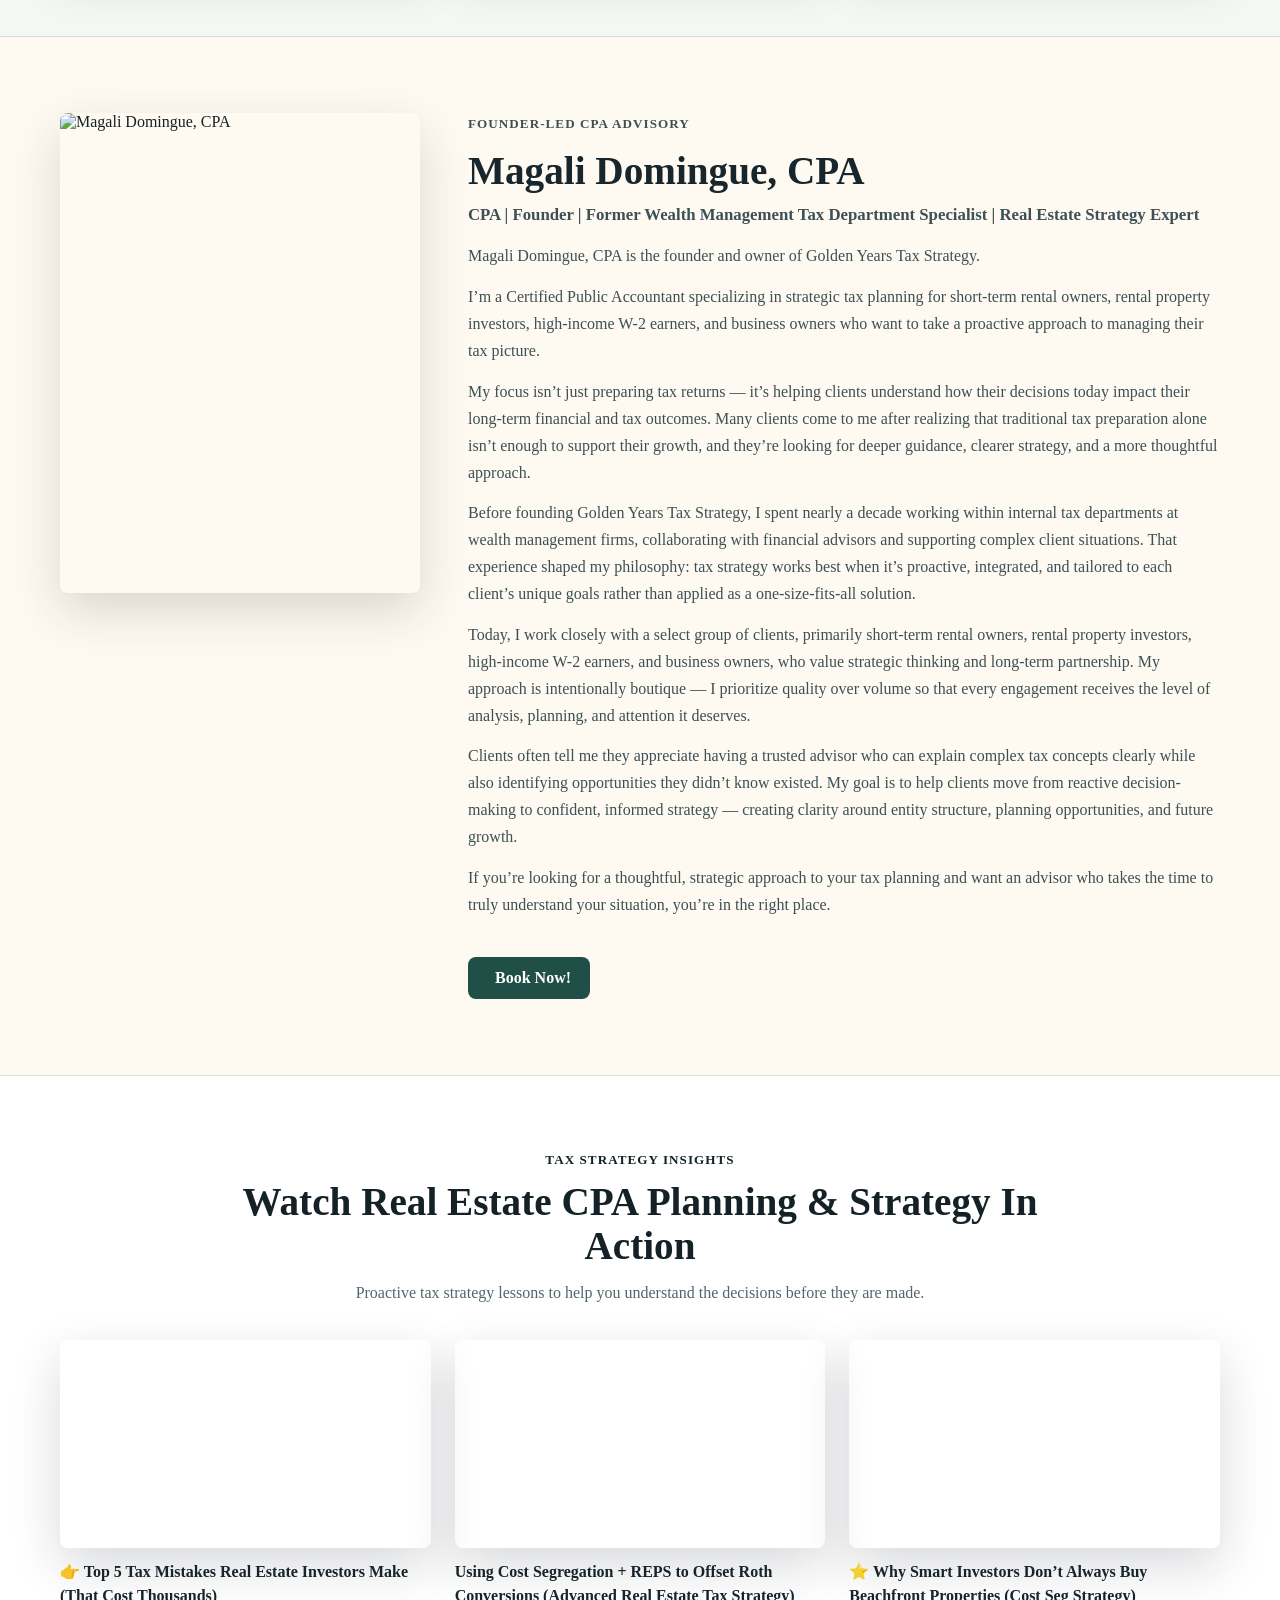
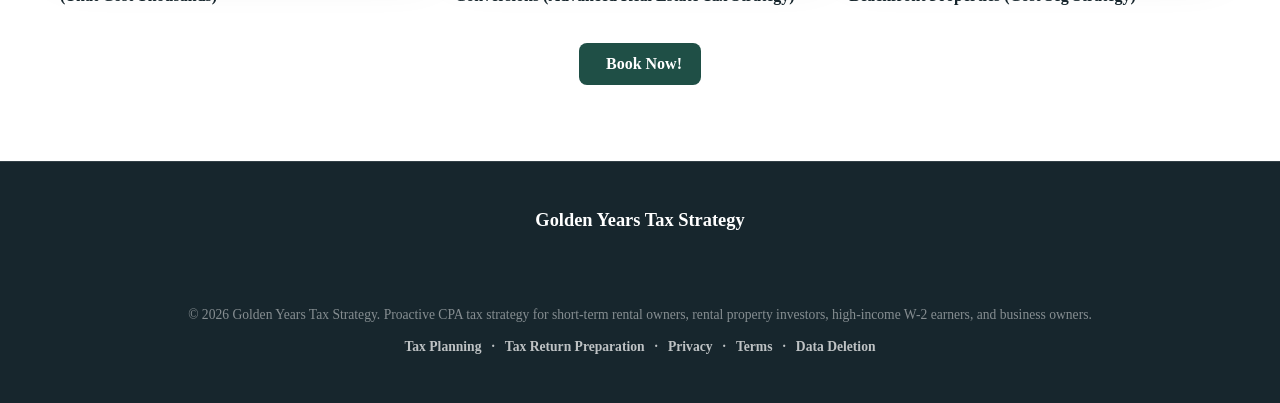
==== commit f5d51965: "Replace August preview hero photo" ====
--- a/index.html
+++ b/index.html
@@ -24,10 +24,10 @@
     <meta name="theme-color" content="#1f4f46" />
     <link rel="preconnect" href="https://images.squarespace-cdn.com" />
     <link rel="preconnect" href="https://unpkg.com" />
-    <link rel="stylesheet" href="styles.css?v=234.0" />
+    <link rel="stylesheet" href="styles.css?v=234.1" />
     <script defer src="https://unpkg.com/lucide@0.468.0/dist/umd/lucide.min.js"></script>
-    <script defer src="script.js?v=234.0"></script>
-    <script defer src="site-version.js?v=234.0"></script>
+    <script defer src="script.js?v=234.1"></script>
+    <script defer src="site-version.js?v=234.1"></script>
   </head>
   <body class="standalone-page">
     <main>
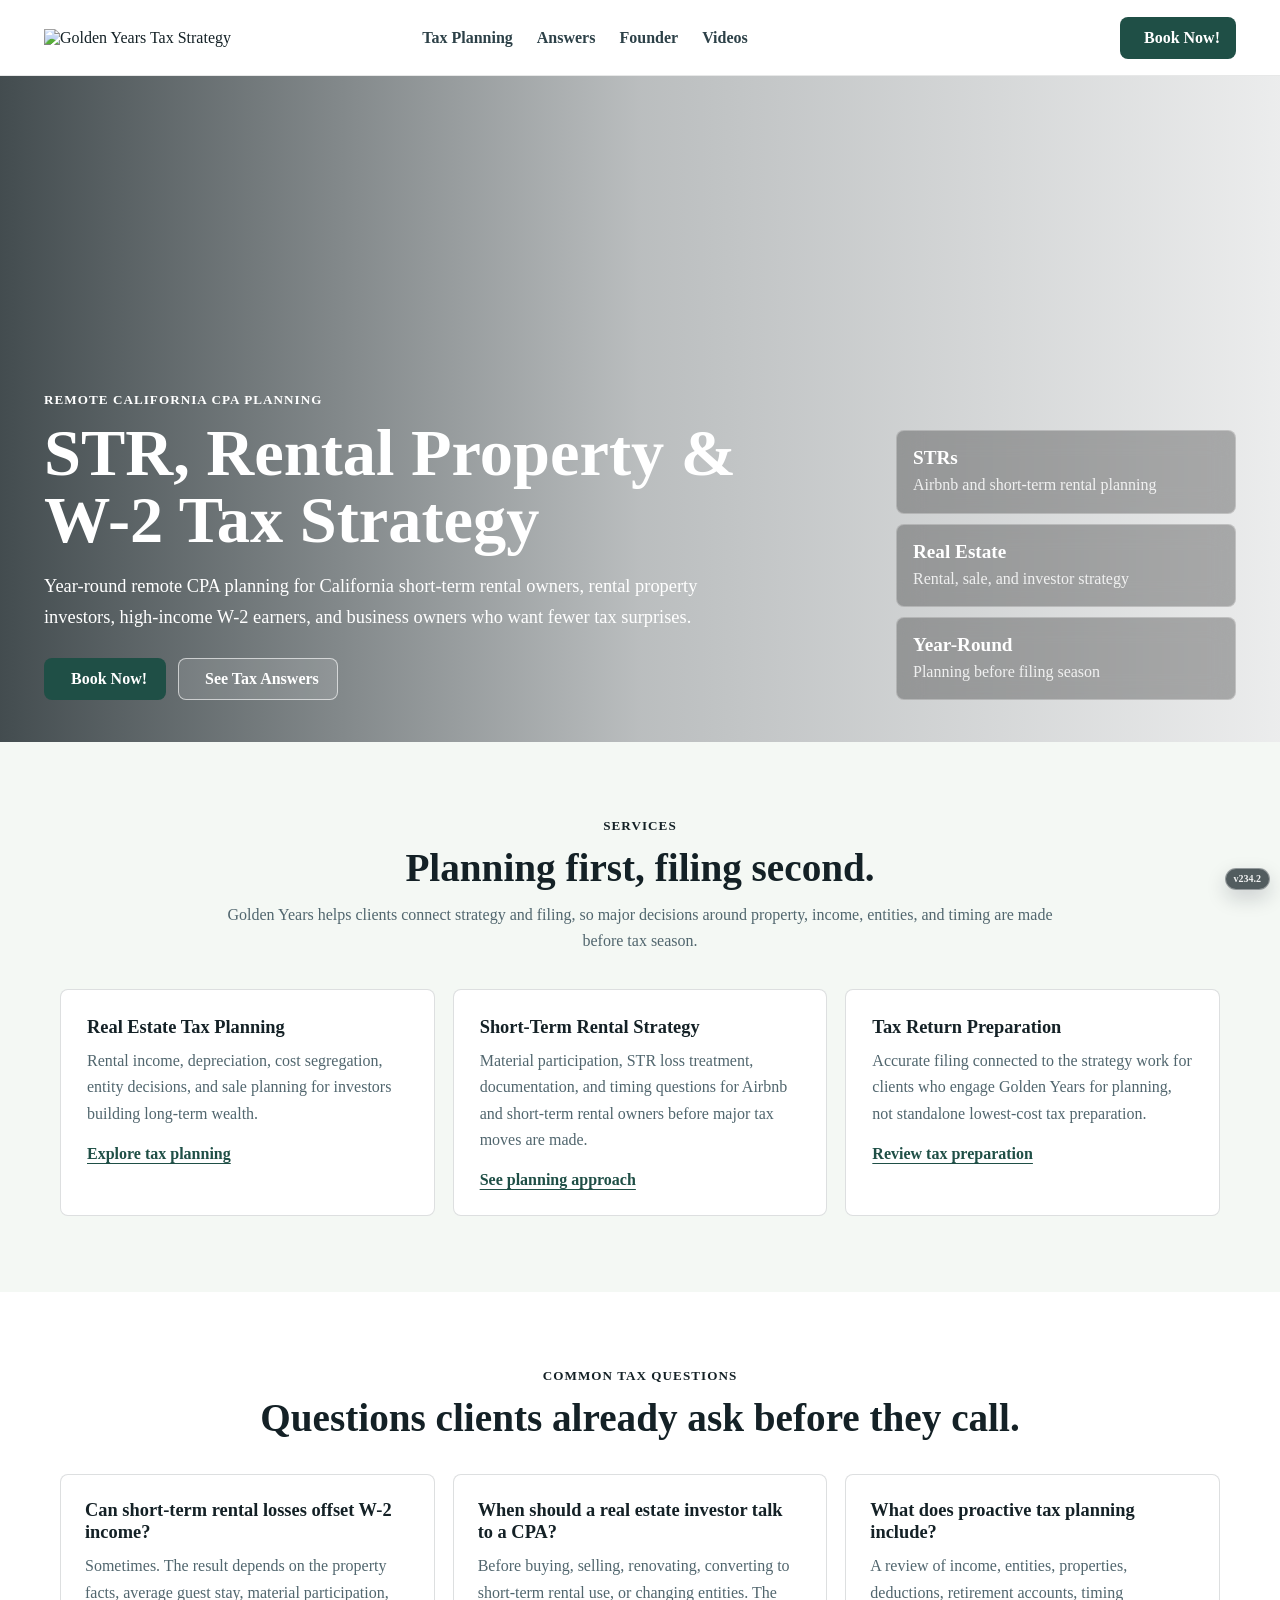
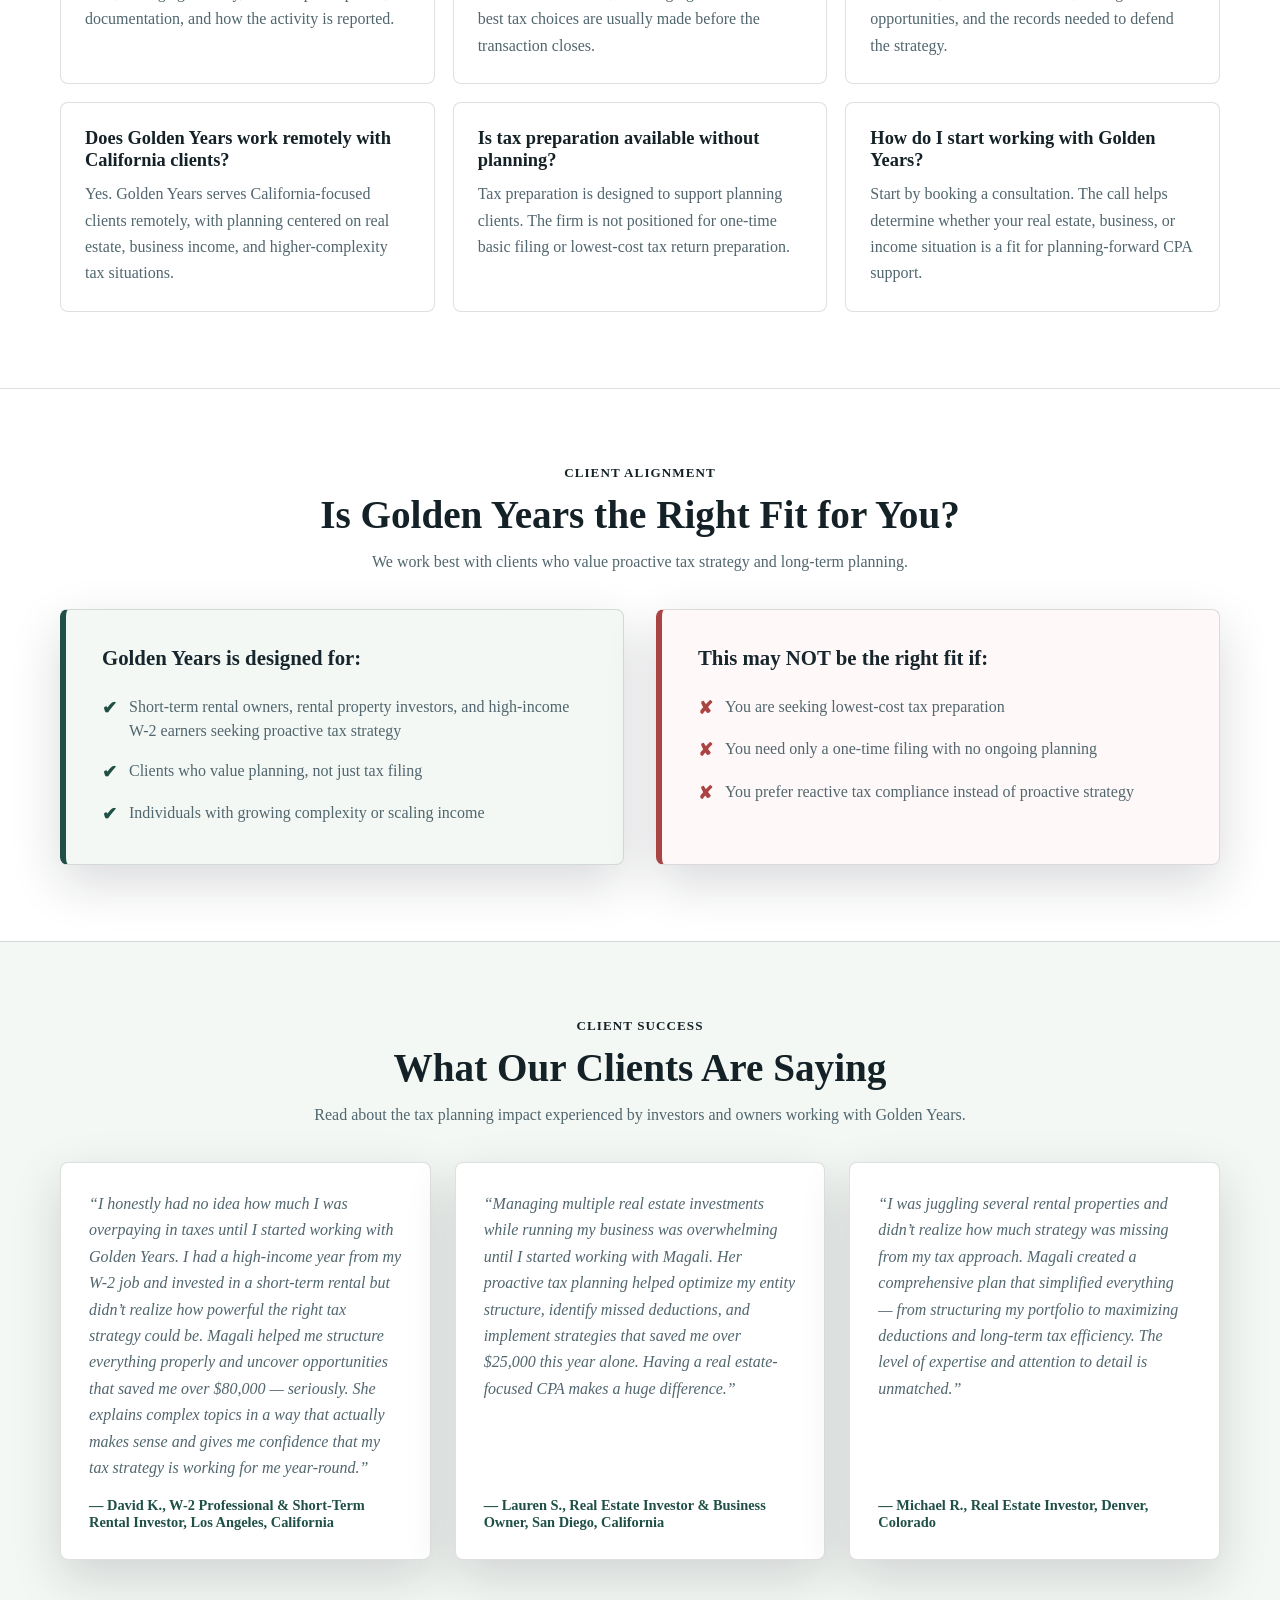
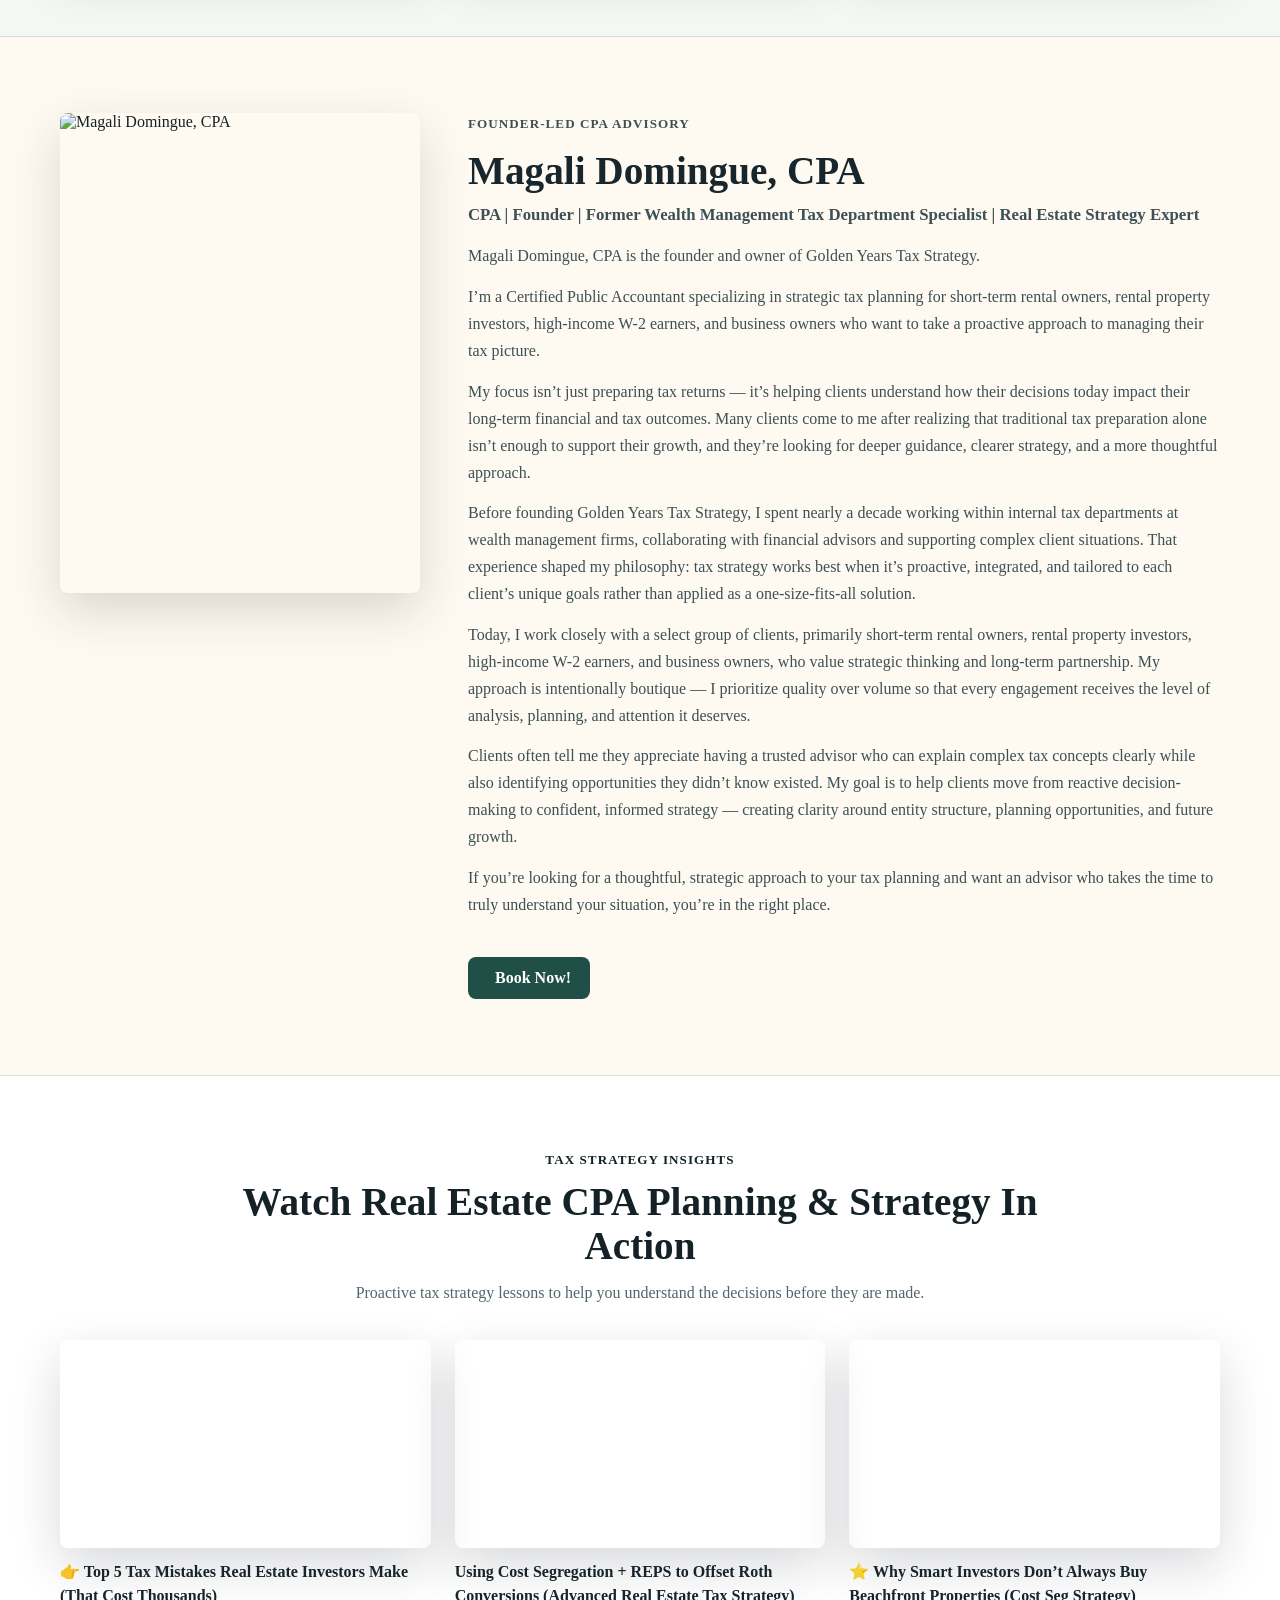
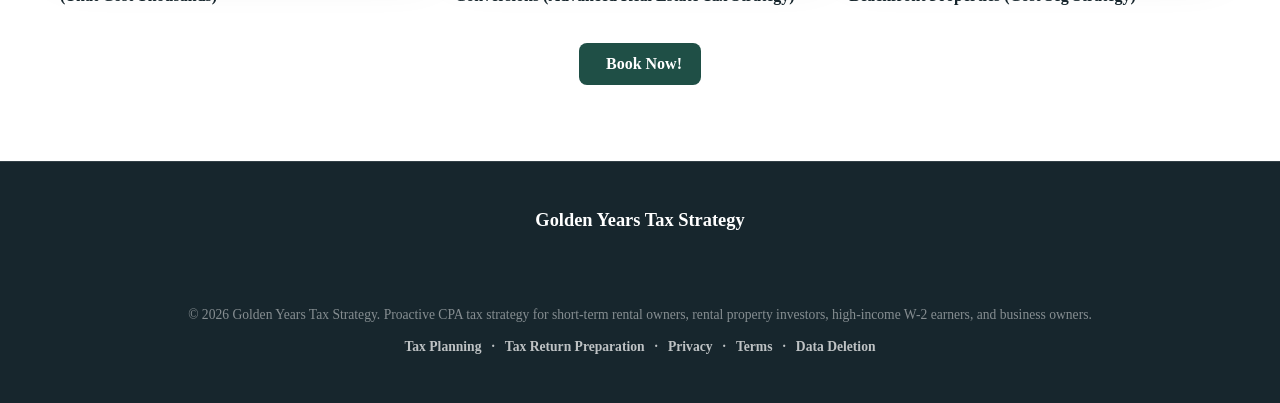
==== commit 3ea58078: "Put founder photo in August refresh preview" ====
--- a/index.html
+++ b/index.html
@@ -24,10 +24,10 @@
     <meta name="theme-color" content="#1f4f46" />
     <link rel="preconnect" href="https://images.squarespace-cdn.com" />
     <link rel="preconnect" href="https://unpkg.com" />
-    <link rel="stylesheet" href="styles.css?v=234.1" />
+    <link rel="stylesheet" href="styles.css?v=234.2" />
     <script defer src="https://unpkg.com/lucide@0.468.0/dist/umd/lucide.min.js"></script>
-    <script defer src="script.js?v=234.1"></script>
-    <script defer src="site-version.js?v=234.1"></script>
+    <script defer src="script.js?v=234.2"></script>
+    <script defer src="site-version.js?v=234.2"></script>
   </head>
   <body class="standalone-page">
     <main>
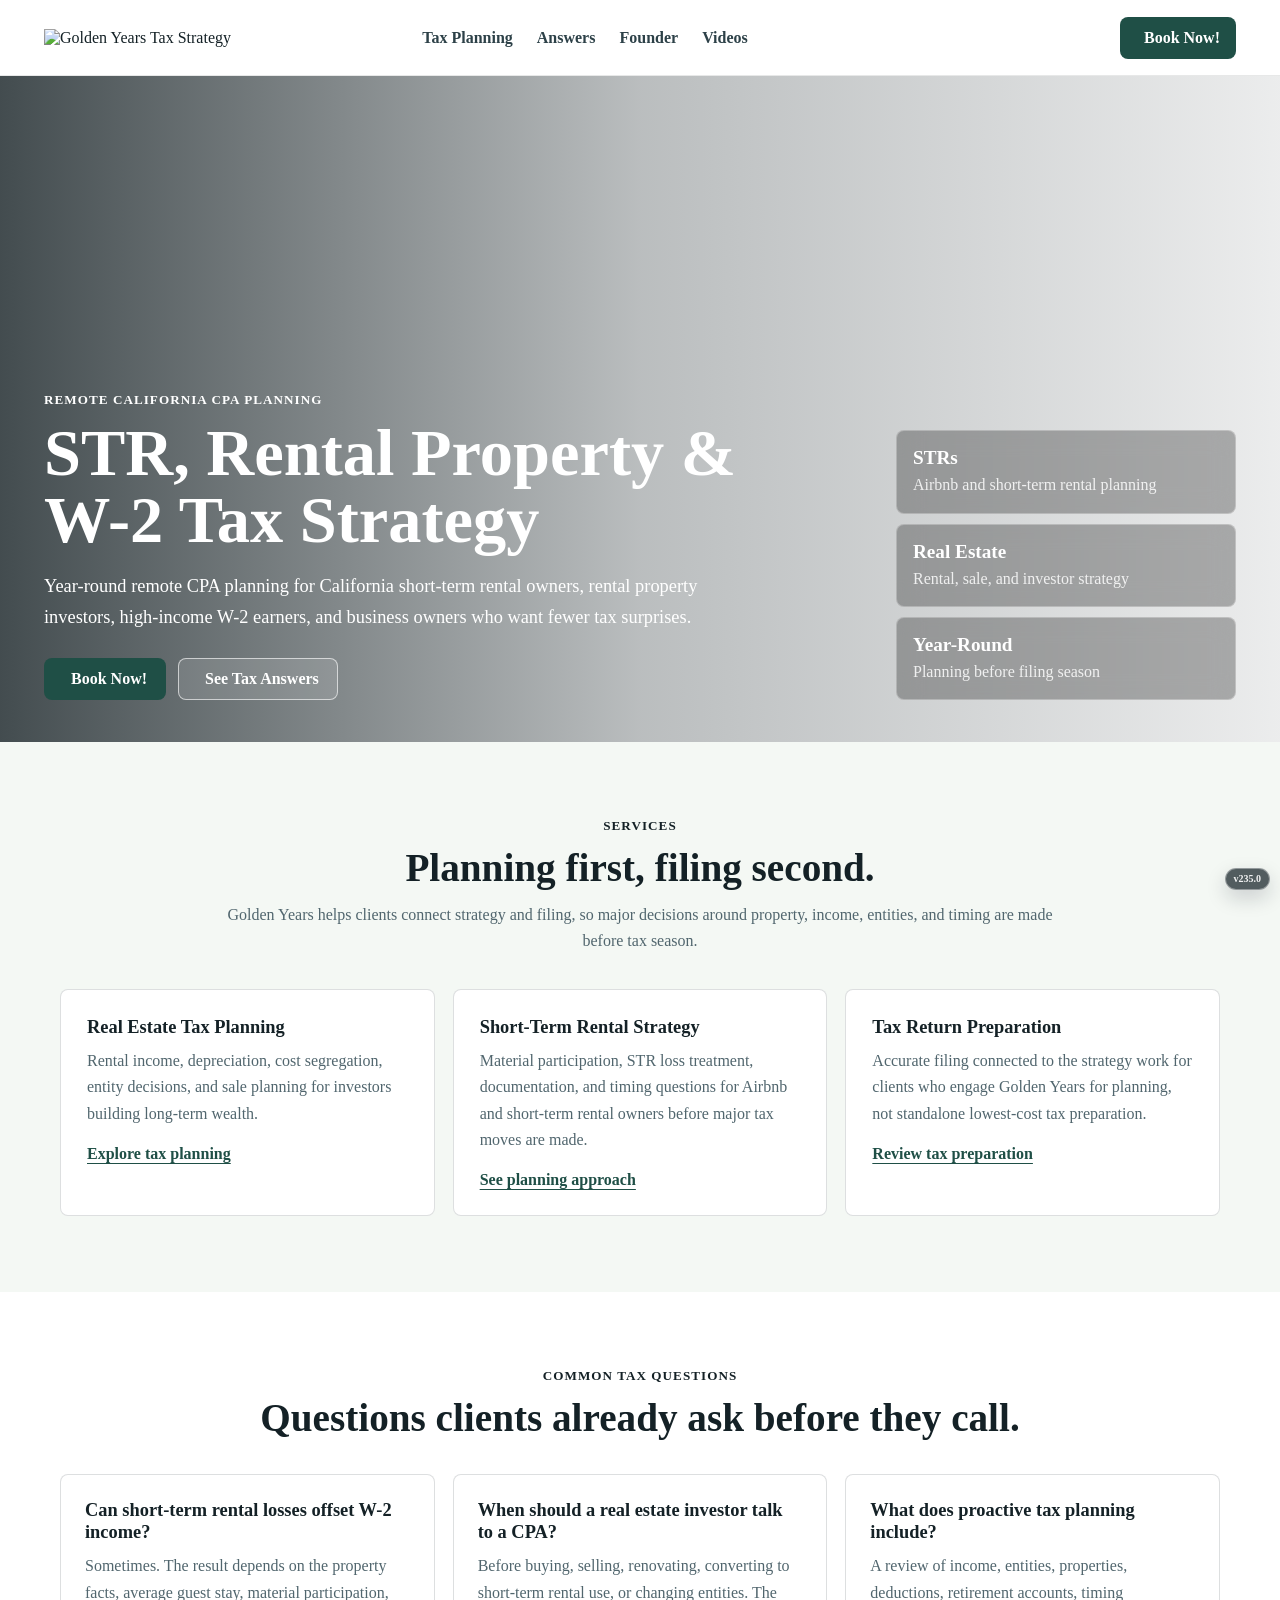
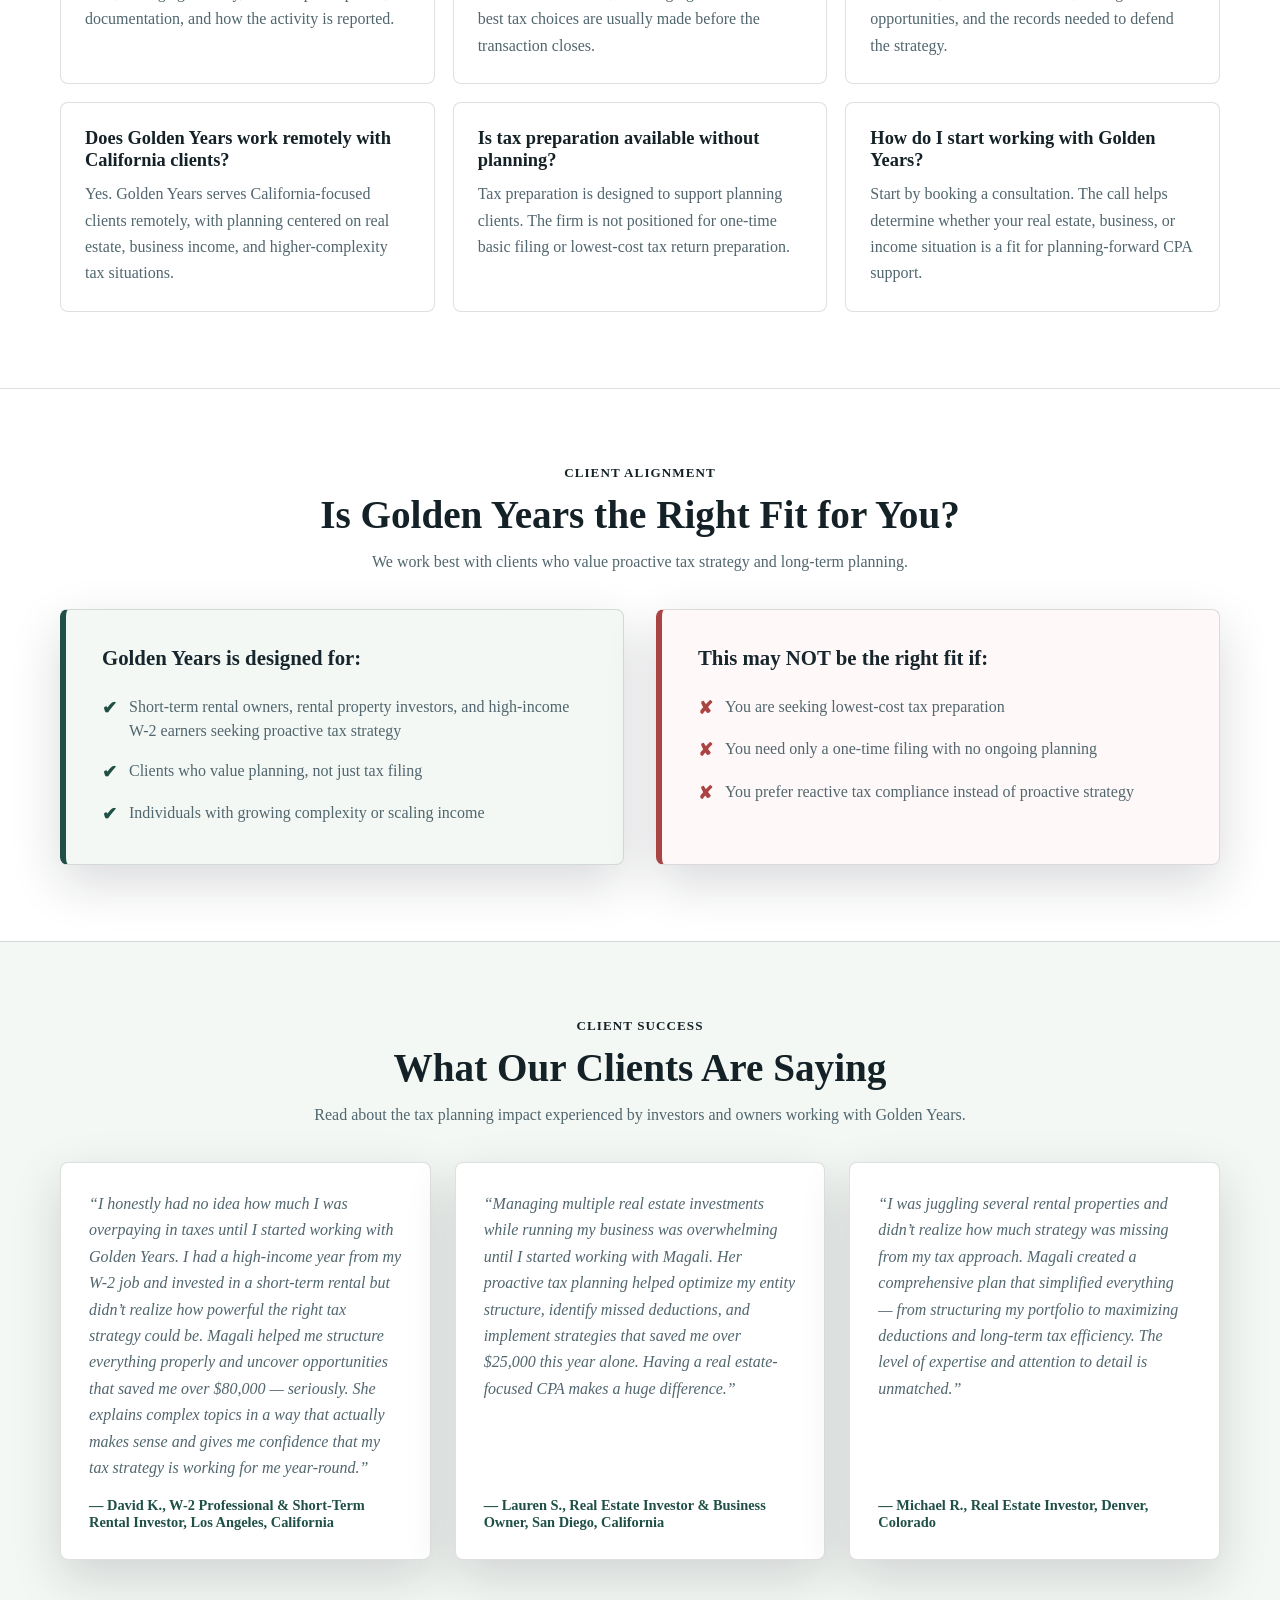
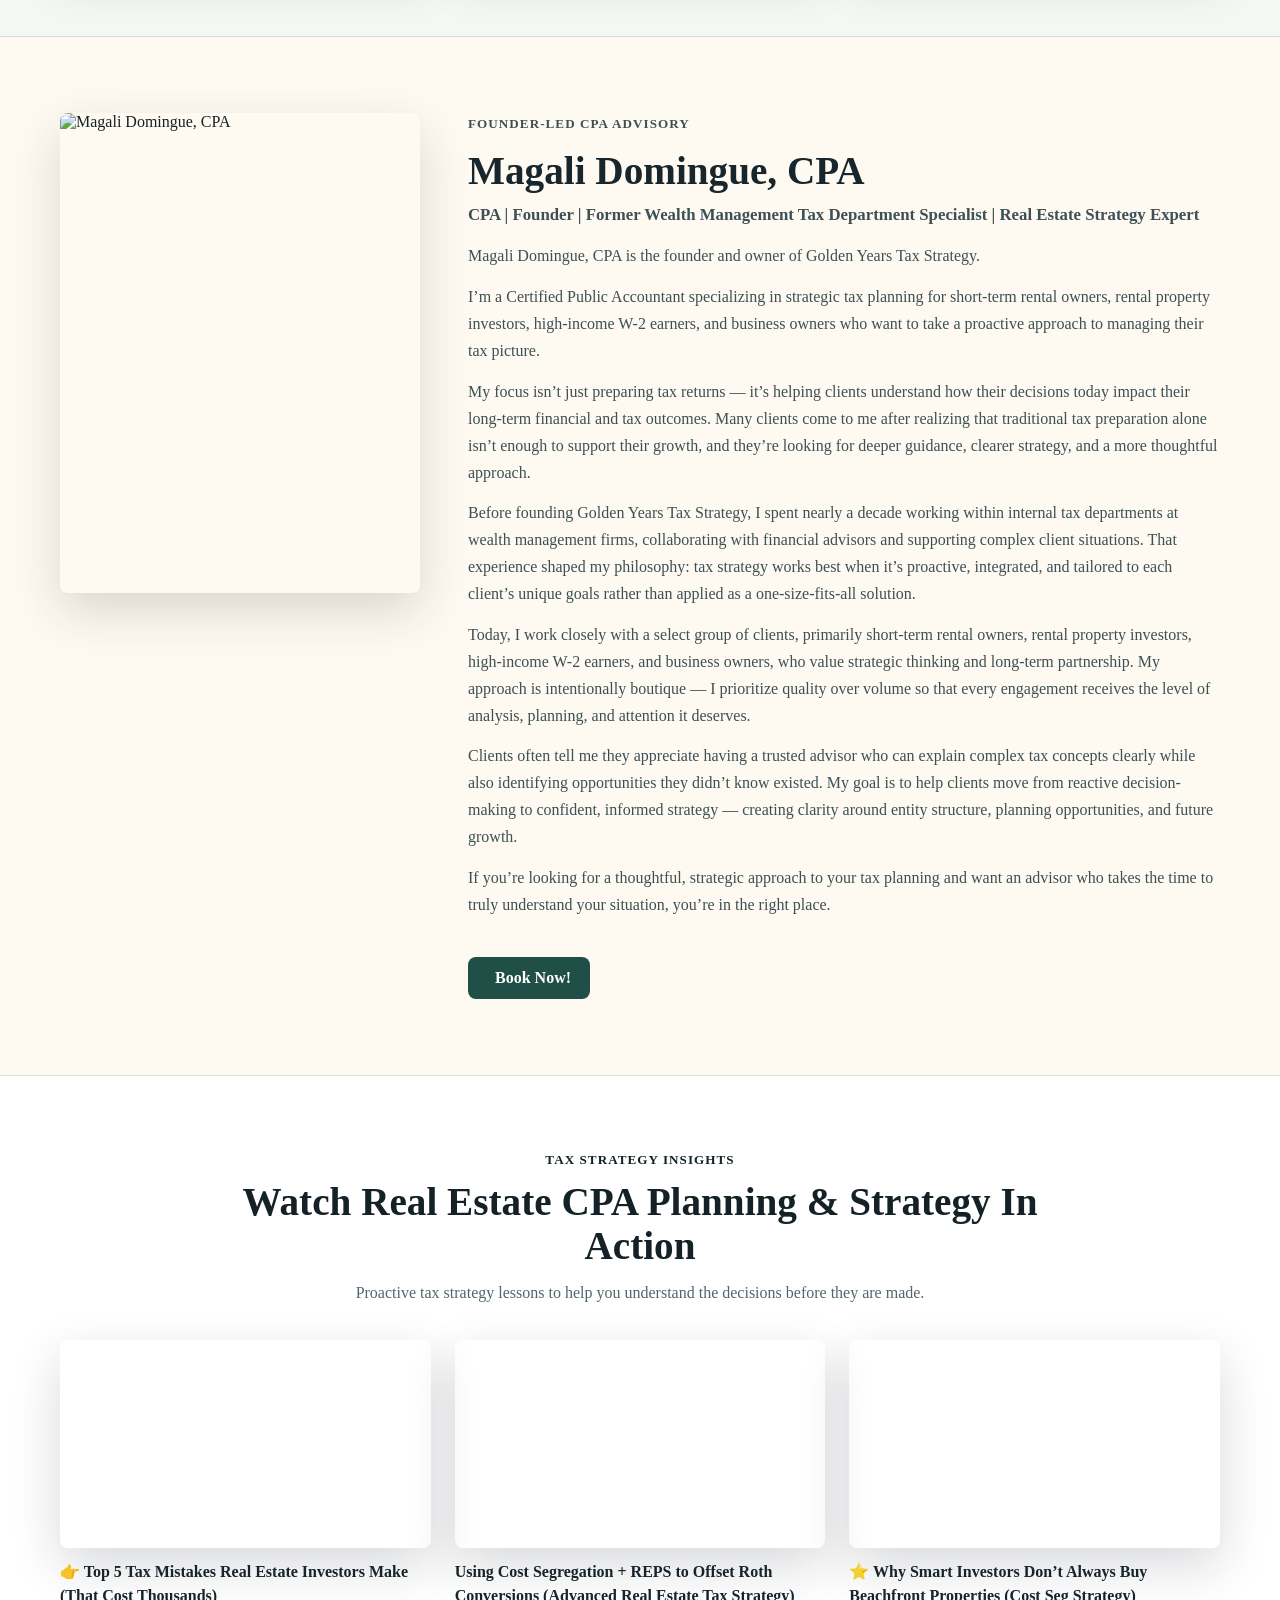
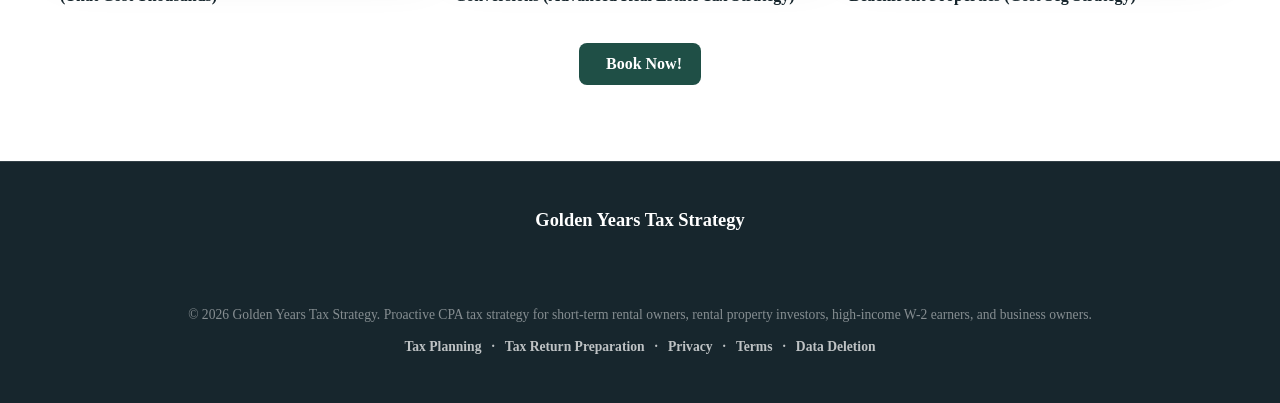
==== commit a0b198cc: "Point August tax planning CTA to booking" ====
--- a/index.html
+++ b/index.html
@@ -24,10 +24,10 @@
     <meta name="theme-color" content="#1f4f46" />
     <link rel="preconnect" href="https://images.squarespace-cdn.com" />
     <link rel="preconnect" href="https://unpkg.com" />
-    <link rel="stylesheet" href="styles.css?v=234.2" />
+    <link rel="stylesheet" href="styles.css?v=235.0" />
     <script defer src="https://unpkg.com/lucide@0.468.0/dist/umd/lucide.min.js"></script>
-    <script defer src="script.js?v=234.2"></script>
-    <script defer src="site-version.js?v=234.2"></script>
+    <script defer src="script.js?v=235.0"></script>
+    <script defer src="site-version.js?v=235.0"></script>
   </head>
   <body class="standalone-page">
     <main>
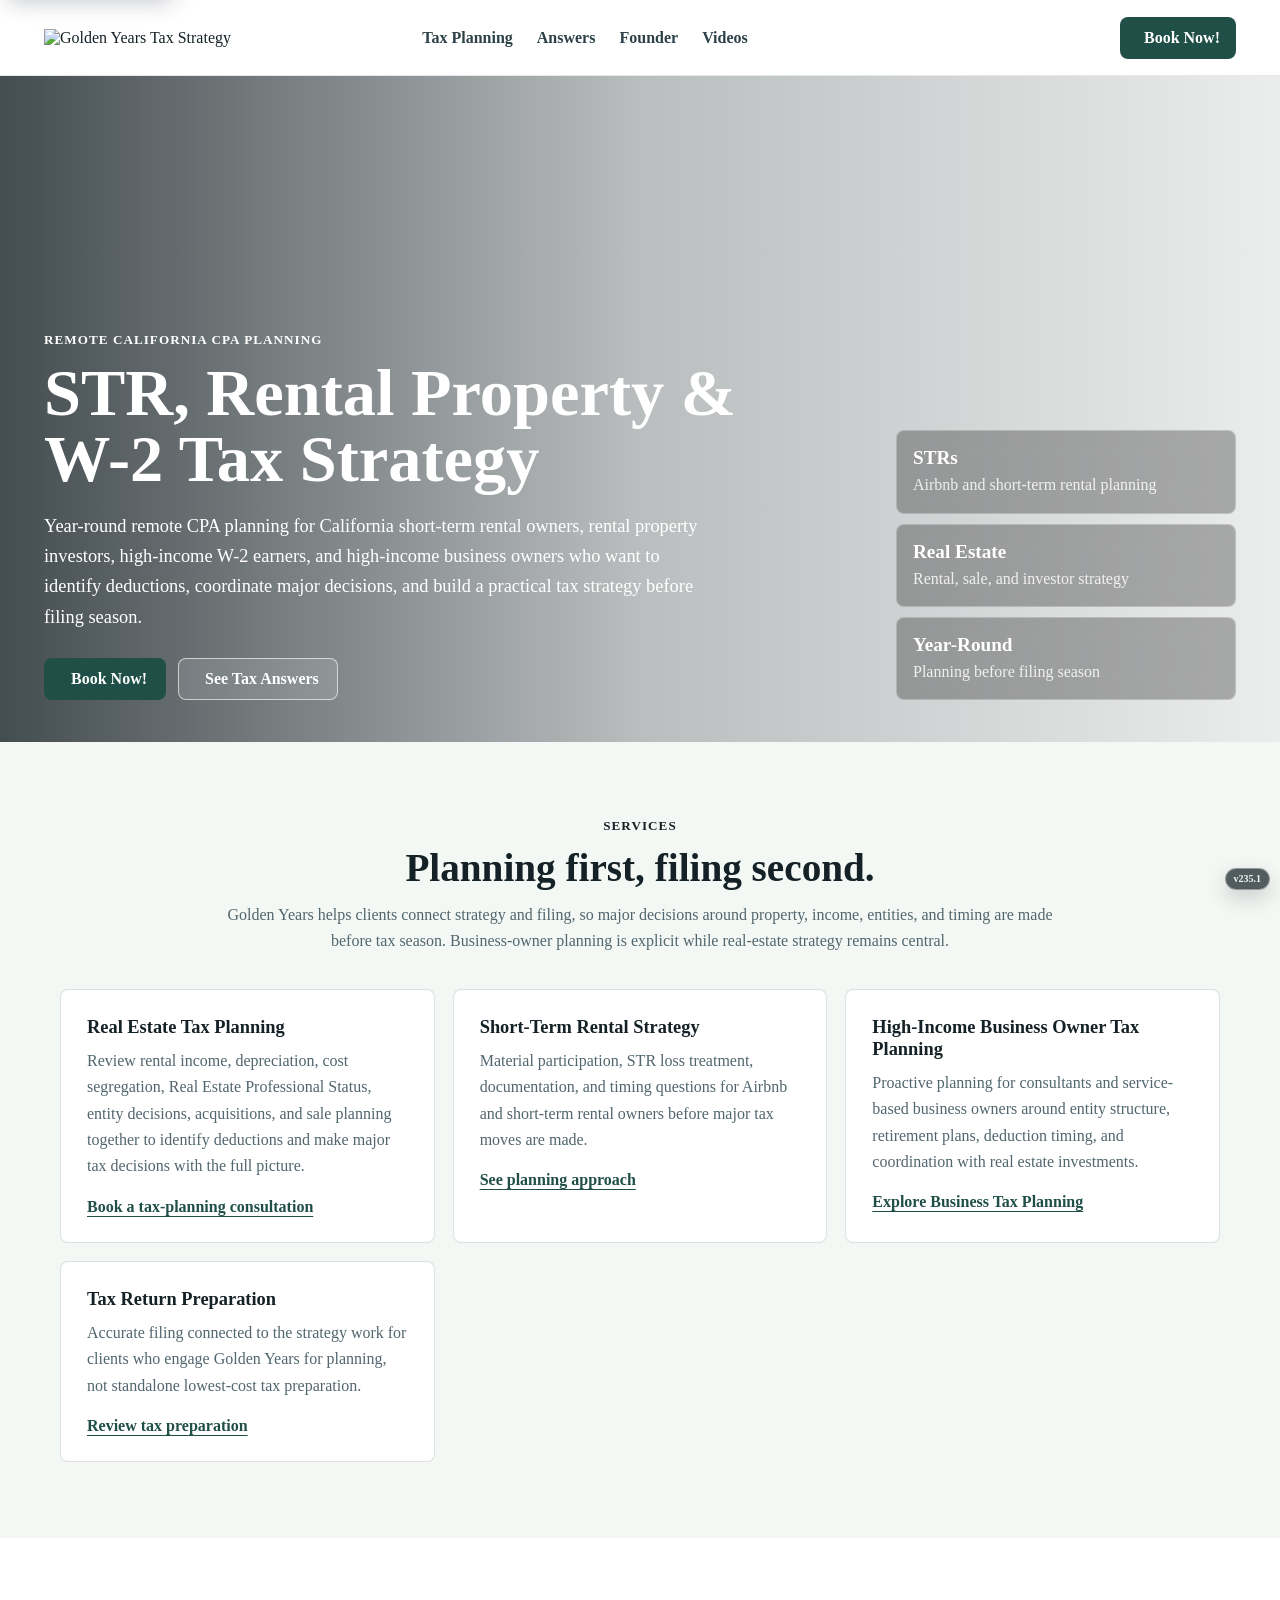
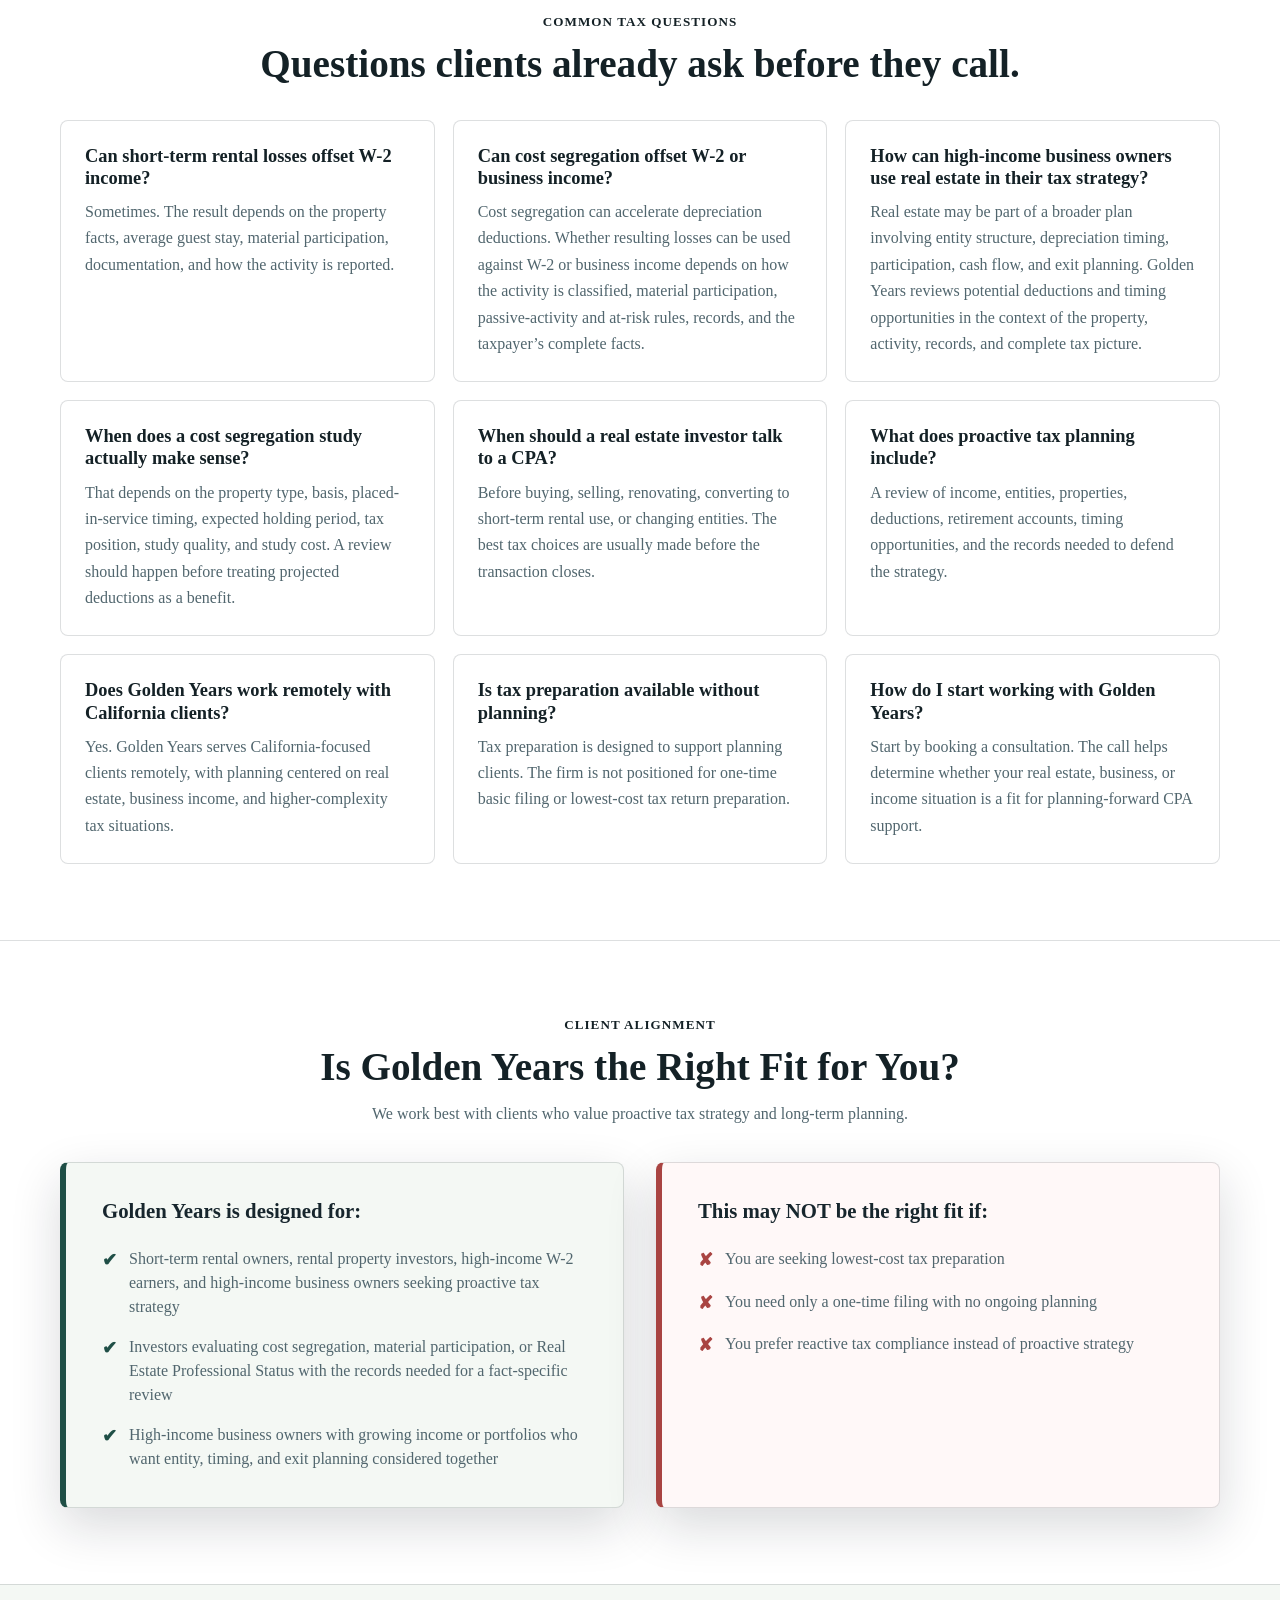
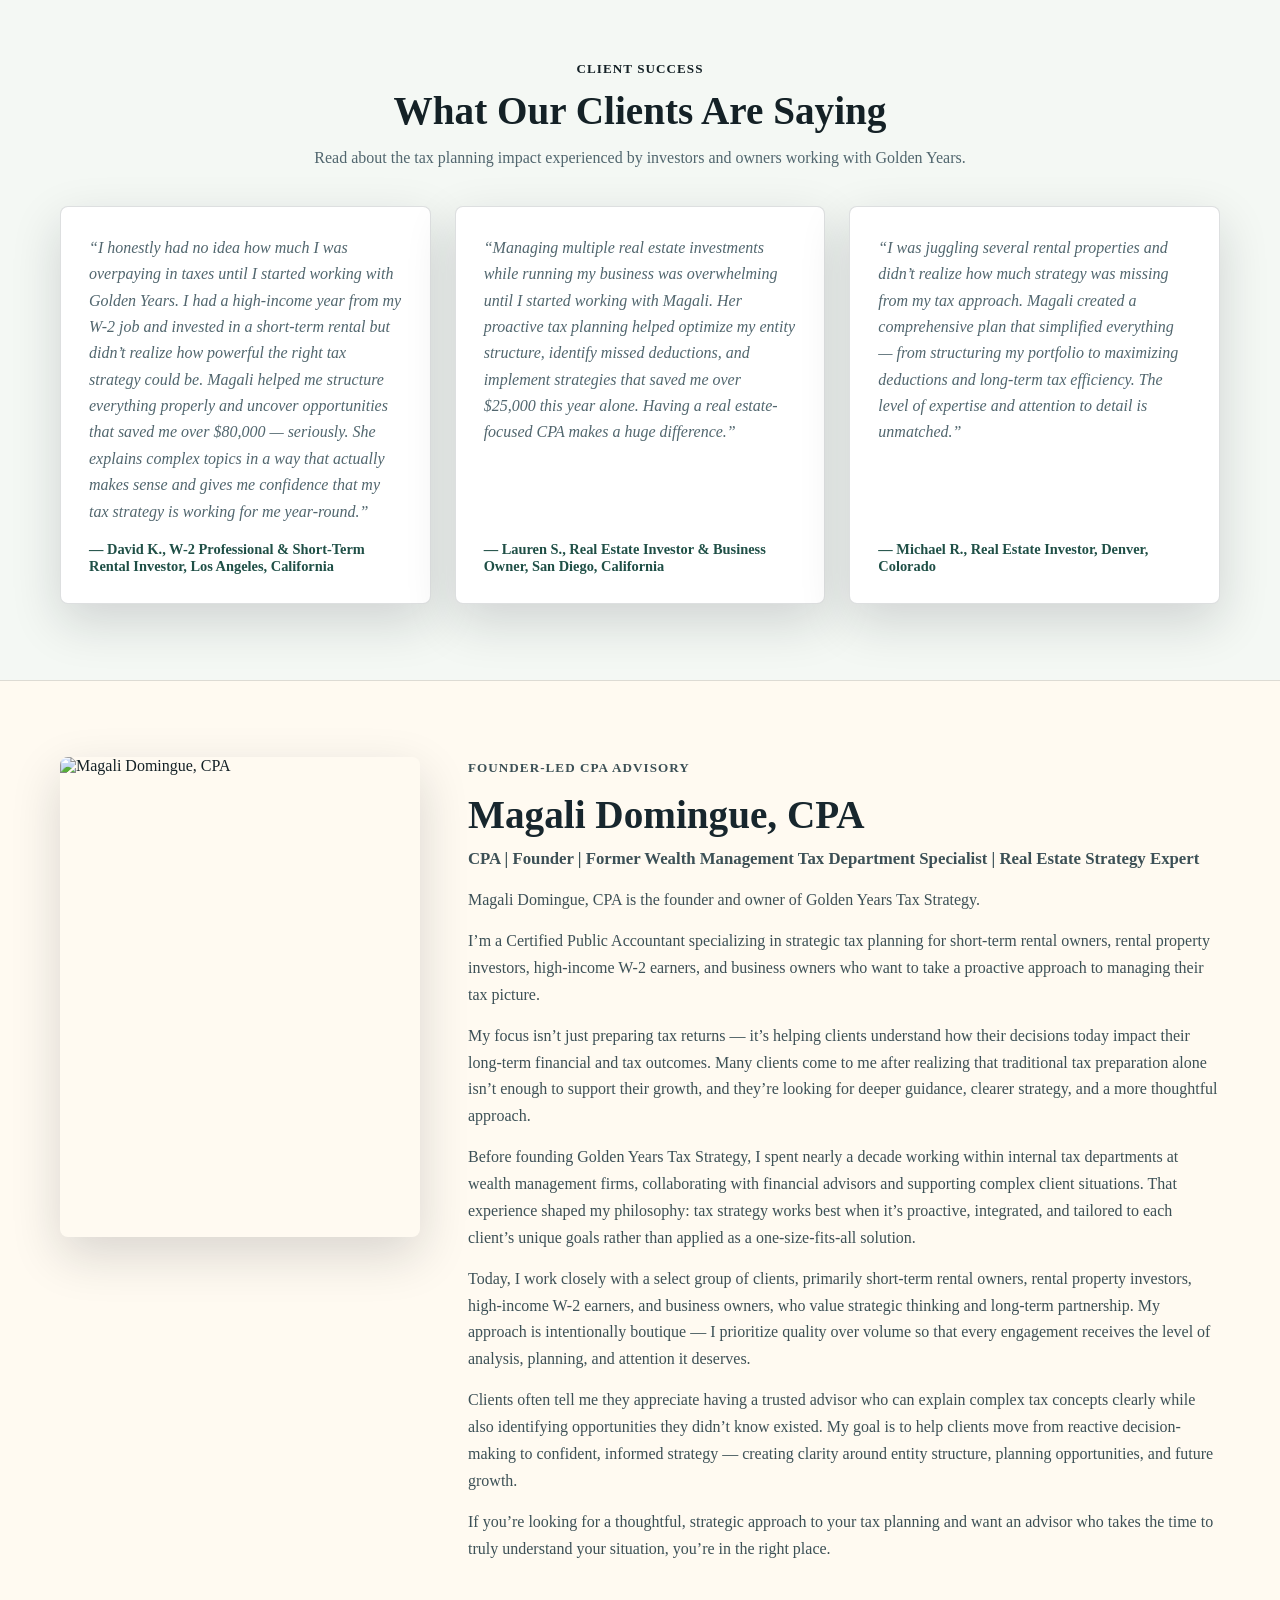
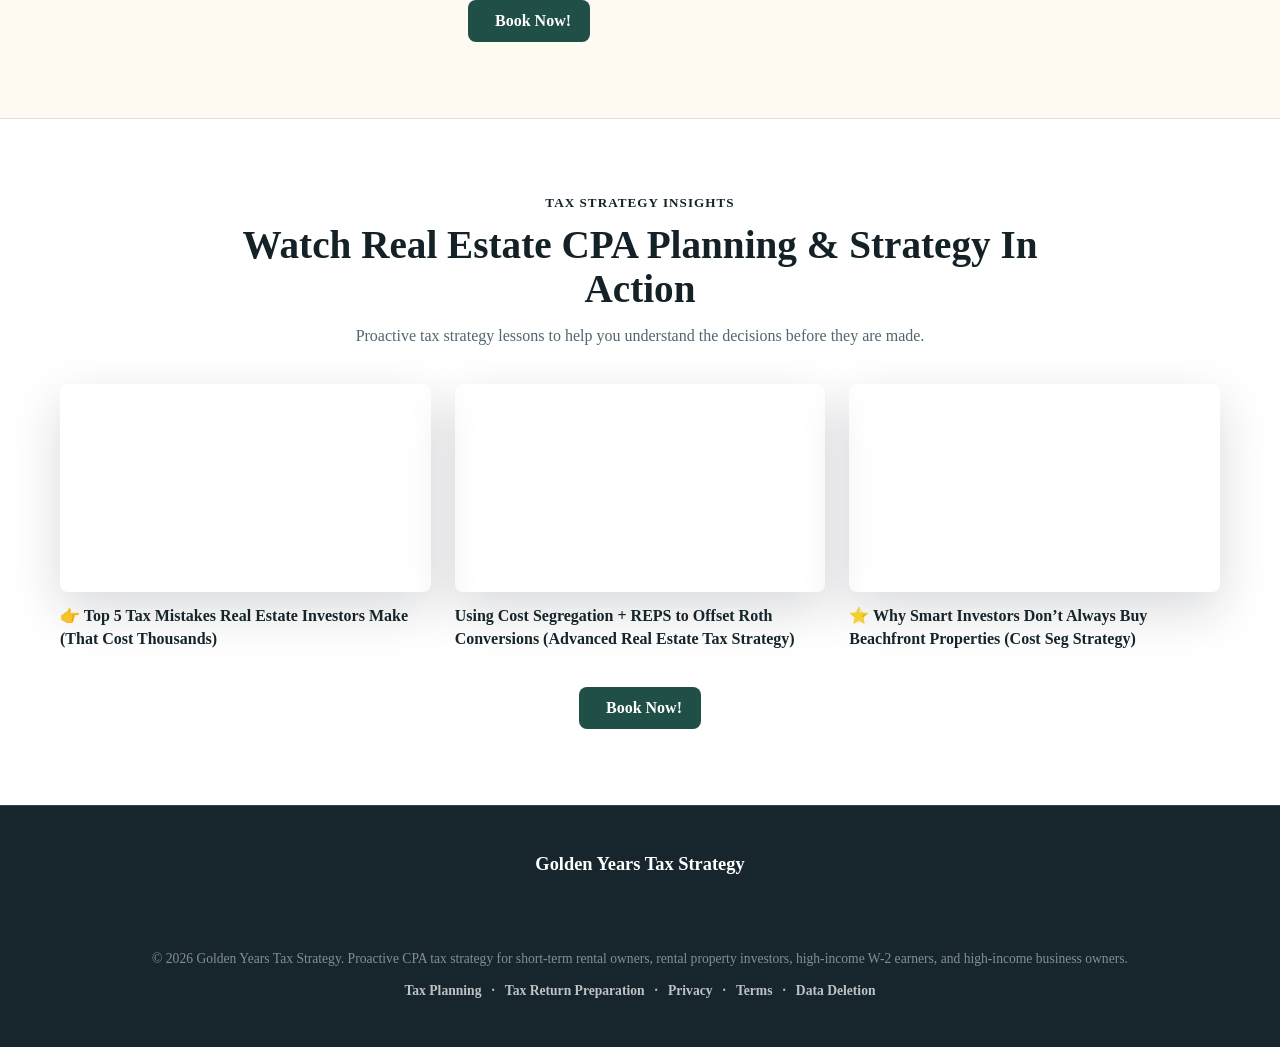
==== commit 2378b836: "Publish Golden review preview v235.1" ====
--- a/index.html
+++ b/index.html
@@ -6,14 +6,14 @@
     <title>STR &amp; Rental Property Tax Strategy CPA | Golden Years</title>
     <meta
       name="description"
-      content="Golden Years Tax Strategy helps California short-term rental owners, rental property investors, high-income W-2 earners, and business owners use proactive tax planning to reduce surprises and plan year-round."
+      content="Golden Years Tax Strategy helps California short-term rental owners, rental property investors, high-income W-2 earners, and high-income business owners identify deductions, coordinate major decisions, and plan year-round."
     />
     <meta name="robots" content="index, follow" />
     <link rel="canonical" href="https://goldenyearstaxstrategy.com/" />
     <meta property="og:title" content="STR &amp; Rental Property Tax Strategy CPA | Golden Years" />
     <meta
       property="og:description"
-      content="Proactive CPA tax strategy for California short-term rental owners, rental property investors, high-income W-2 earners, and business owners."
+      content="Proactive CPA tax strategy for California short-term rental owners, rental property investors, high-income W-2 earners, and high-income business owners."
     />
     <meta property="og:type" content="website" />
     <link rel="icon" type="image/png" sizes="32x32" href="favicon-32.png" />
@@ -24,13 +24,14 @@
     <meta name="theme-color" content="#1f4f46" />
     <link rel="preconnect" href="https://images.squarespace-cdn.com" />
     <link rel="preconnect" href="https://unpkg.com" />
-    <link rel="stylesheet" href="styles.css?v=235.0" />
+    <link rel="stylesheet" href="styles.css?v=235.1" />
     <script defer src="https://unpkg.com/lucide@0.468.0/dist/umd/lucide.min.js"></script>
-    <script defer src="script.js?v=235.0"></script>
-    <script defer src="site-version.js?v=235.0"></script>
+    <script defer src="script.js?v=235.1"></script>
+    <script defer src="site-version.js?v=235.1"></script>
   </head>
   <body class="standalone-page">
-    <main>
+    <a class="skip-link" href="#main-content">Skip to main content</a>
+    <main id="main-content" tabindex="-1">
       <article class="standalone-concept concept--best-mix">
         <header class="site-nav">
           <a class="site-logo" href="index.html">
@@ -62,7 +63,7 @@
             <p class="eyebrow">Remote California CPA planning</p>
             <h1>STR, Rental Property &amp; W-2 Tax Strategy</h1>
             <p>
-              Year-round remote CPA planning for California short-term rental owners, rental property investors, high-income W-2 earners, and business owners who want fewer tax surprises.
+              Year-round remote CPA planning for California short-term rental owners, rental property investors, high-income W-2 earners, and high-income business owners who want to identify deductions, coordinate major decisions, and build a practical tax strategy before filing season.
             </p>
             <div class="hero__actions" aria-label="Primary calls to action">
               <a class="button button--primary" href="https://calendly.com/magalidomingue/initial-consultation" target="_blank" rel="noreferrer">
@@ -95,14 +96,14 @@
           <div class="section-heading">
             <p class="eyebrow">Services</p>
             <h2>Planning first, filing second.</h2>
-            <p>Golden Years helps clients connect strategy and filing, so major decisions around property, income, entities, and timing are made before tax season.</p>
+            <p>Golden Years helps clients connect strategy and filing, so major decisions around property, income, entities, and timing are made before tax season. Business-owner planning is explicit while real-estate strategy remains central.</p>
           </div>
           <div class="service-grid">
             <article class="service-card">
               <i data-lucide="home" aria-hidden="true"></i>
               <h3>Real Estate Tax Planning</h3>
-              <p>Rental income, depreciation, cost segregation, entity decisions, and sale planning for investors building long-term wealth.</p>
-              <a class="text-link" href="#services">Explore tax planning</a>
+              <p>Review rental income, depreciation, cost segregation, Real Estate Professional Status, entity decisions, acquisitions, and sale planning together to identify deductions and make major tax decisions with the full picture.</p>
+              <a class="text-link" href="https://calendly.com/magalidomingue/initial-consultation" target="_blank" rel="noreferrer">Book a tax-planning consultation</a>
             </article>
             <article class="service-card">
               <i data-lucide="key-round" aria-hidden="true"></i>
@@ -111,6 +112,12 @@
               <a class="text-link" href="#answers">See planning approach</a>
             </article>
             <article class="service-card">
+              <i data-lucide="briefcase" aria-hidden="true"></i>
+              <h3>High-Income Business Owner Tax Planning</h3>
+              <p>Proactive planning for consultants and service-based business owners around entity structure, retirement plans, deduction timing, and coordination with real estate investments.</p>
+              <a class="text-link" href="business-tax-planning.html">Explore Business Tax Planning</a>
+            </article>
+            <article class="service-card">
               <i data-lucide="file-check-2" aria-hidden="true"></i>
               <h3>Tax Return Preparation</h3>
               <p>Accurate filing connected to the strategy work for clients who engage Golden Years for planning, not standalone lowest-cost tax preparation.</p>
@@ -130,6 +137,18 @@
               <p>Sometimes. The result depends on the property facts, average guest stay, material participation, documentation, and how the activity is reported.</p>
             </article>
             <article class="answer-item">
+              <h3>Can cost segregation offset W-2 or business income?</h3>
+              <p>Cost segregation can accelerate depreciation deductions. Whether resulting losses can be used against W-2 or business income depends on how the activity is classified, material participation, passive-activity and at-risk rules, records, and the taxpayer’s complete facts.</p>
+            </article>
+            <article class="answer-item">
+              <h3>How can high-income business owners use real estate in their tax strategy?</h3>
+              <p>Real estate may be part of a broader plan involving entity structure, depreciation timing, participation, cash flow, and exit planning. Golden Years reviews potential deductions and timing opportunities in the context of the property, activity, records, and complete tax picture.</p>
+            </article>
+            <article class="answer-item">
+              <h3>When does a cost segregation study actually make sense?</h3>
+              <p>That depends on the property type, basis, placed-in-service timing, expected holding period, tax position, study quality, and study cost. A review should happen before treating projected deductions as a benefit.</p>
+            </article>
+            <article class="answer-item">
               <h3>When should a real estate investor talk to a CPA?</h3>
               <p>Before buying, selling, renovating, converting to short-term rental use, or changing entities. The best tax choices are usually made before the transaction closes.</p>
             </article>
@@ -162,9 +181,9 @@
             <div class="fit-card fit-card--yes">
               <h3>Golden Years is designed for:</h3>
               <ul>
-                <li><span>✔</span> Short-term rental owners, rental property investors, and high-income W-2 earners seeking proactive tax strategy</li>
-                <li><span>✔</span> Clients who value planning, not just tax filing</li>
-                <li><span>✔</span> Individuals with growing complexity or scaling income</li>
+                <li><span>✔</span> Short-term rental owners, rental property investors, high-income W-2 earners, and high-income business owners seeking proactive tax strategy</li>
+                <li><span>✔</span> Investors evaluating cost segregation, material participation, or Real Estate Professional Status with the records needed for a fact-specific review</li>
+                <li><span>✔</span> High-income business owners with growing income or portfolios who want entity, timing, and exit planning considered together</li>
               </ul>
             </div>
             <div class="fit-card fit-card--no">
@@ -292,7 +311,7 @@
               <a href="https://www.yelp.com/biz/golden-years-tax-strategy-san-diego-4" target="_blank" rel="noopener noreferrer" aria-label="Yelp" title="Yelp"><i data-lucide="star" aria-hidden="true"></i></a>
             </div>
             <p class="footer-legal">
-              © 2026 Golden Years Tax Strategy. Proactive CPA tax strategy for short-term rental owners, rental property investors, high-income W-2 earners, and business owners.
+              © 2026 Golden Years Tax Strategy. Proactive CPA tax strategy for short-term rental owners, rental property investors, high-income W-2 earners, and high-income business owners.
             </p>
             <p class="footer-links">
               <a href="#services">Tax Planning</a>
--- a/styles.css
+++ b/styles.css
@@ -35,6 +35,48 @@
 a {
   color: inherit;
   text-decoration: none;
+}
+
+a:focus-visible,
+button:focus-visible,
+[tabindex]:focus-visible {
+  outline: 3px solid #ffbf47;
+  outline-offset: 3px;
+  box-shadow: 0 0 0 2px #142126;
+}
+
+.skip-link {
+  position: fixed;
+  top: 8px;
+  left: 8px;
+  z-index: 1000;
+  padding: 10px 14px;
+  color: #ffffff;
+  background: #142126;
+  border: 2px solid #ffffff;
+  border-radius: 8px;
+  box-shadow: 0 8px 24px rgba(16, 24, 40, 0.28);
+  transform: translateY(calc(-100% - 16px));
+  transition: transform 160ms ease;
+}
+
+.skip-link:focus {
+  transform: translateY(0);
+}
+
+@media (prefers-reduced-motion: reduce) {
+  html {
+    scroll-behavior: auto;
+  }
+
+  *,
+  *::before,
+  *::after {
+    scroll-behavior: auto !important;
+    animation-duration: 0.01ms !important;
+    animation-iteration-count: 1 !important;
+    transition-duration: 0.01ms !important;
+  }
 }
 
 .standalone-page {
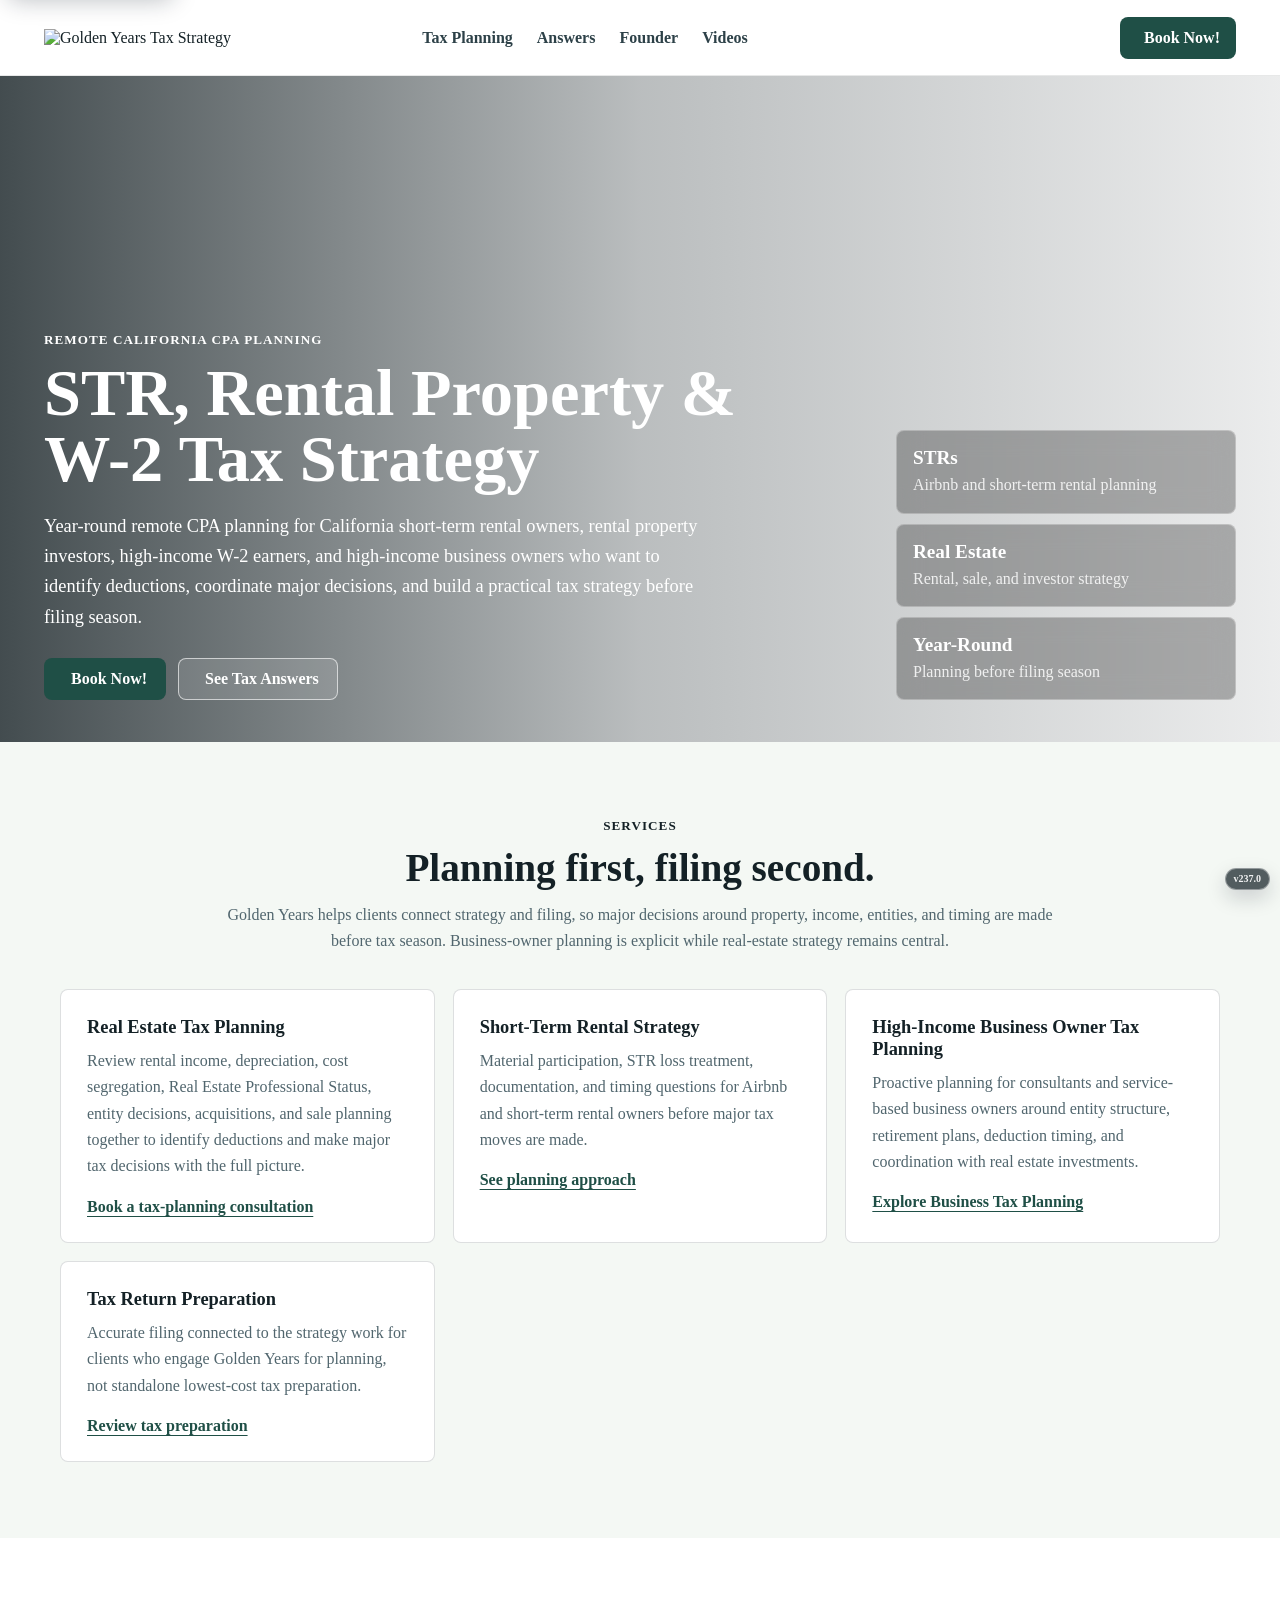
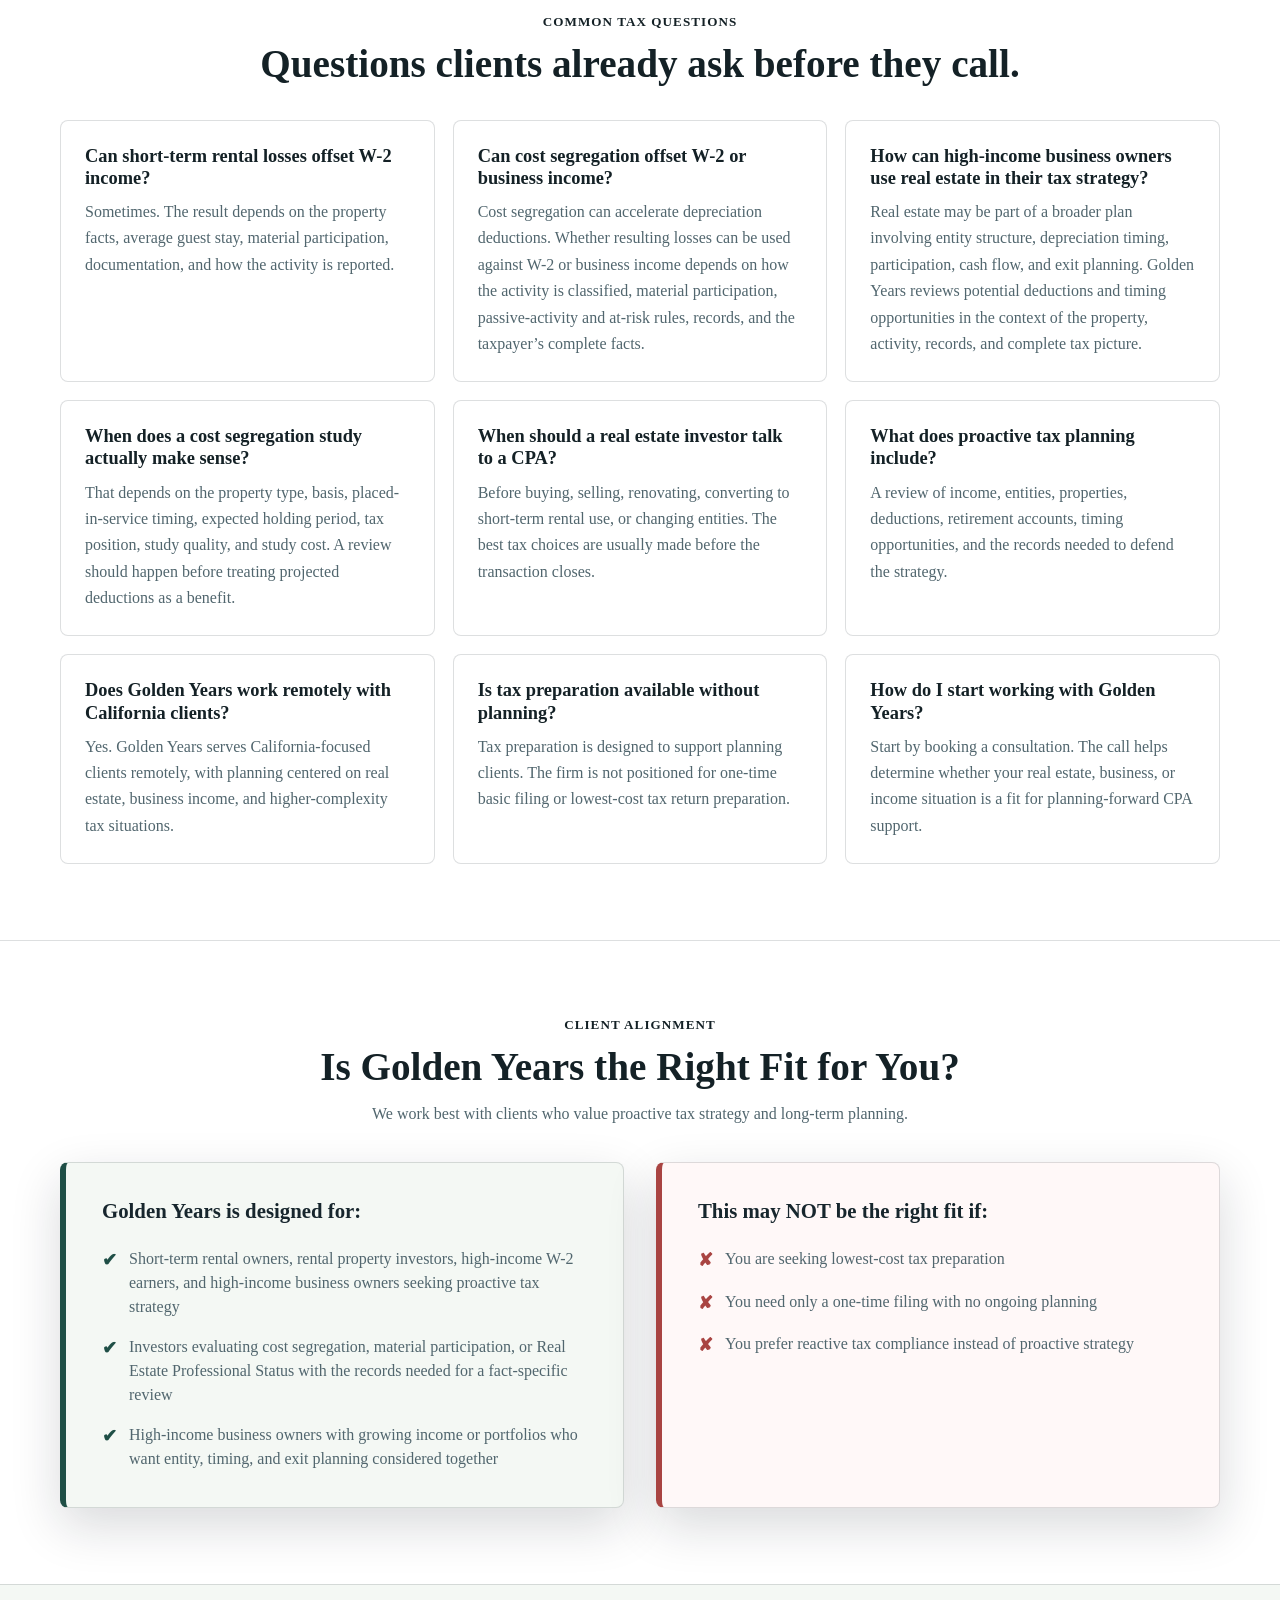
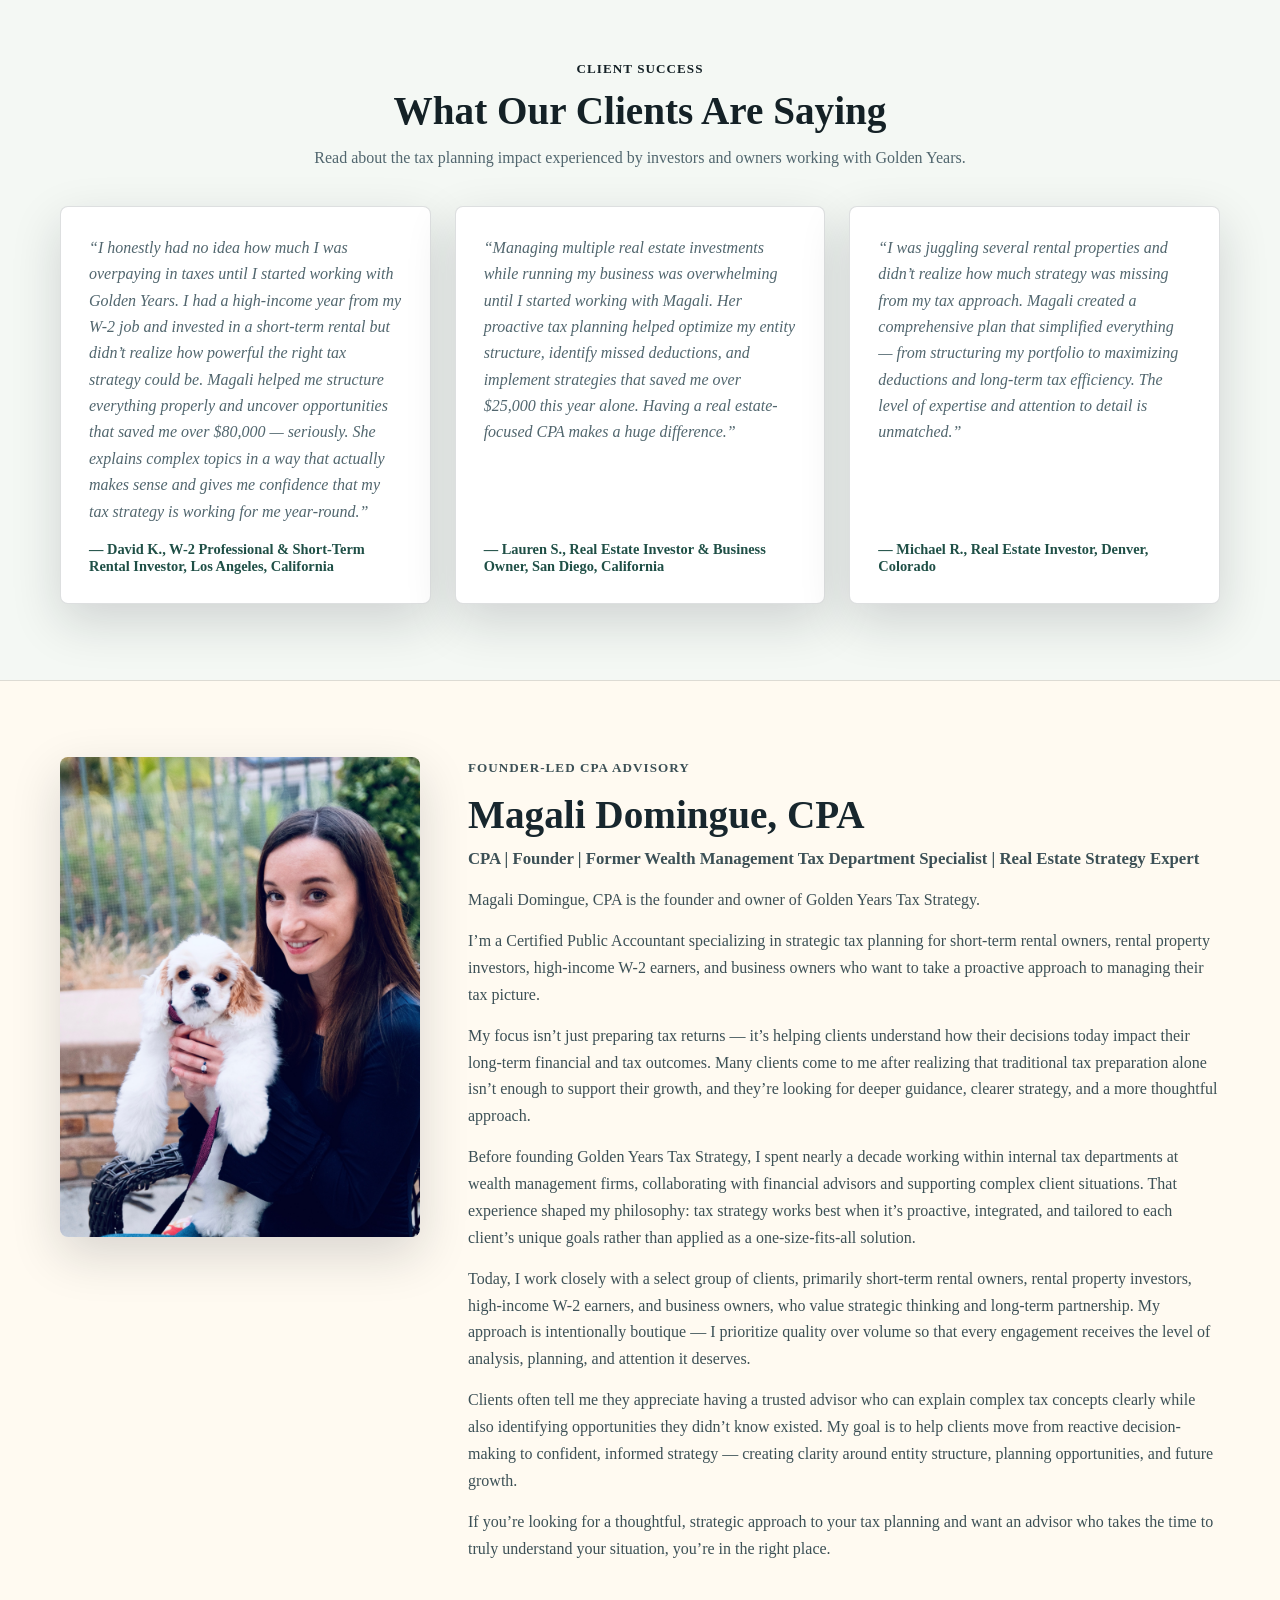
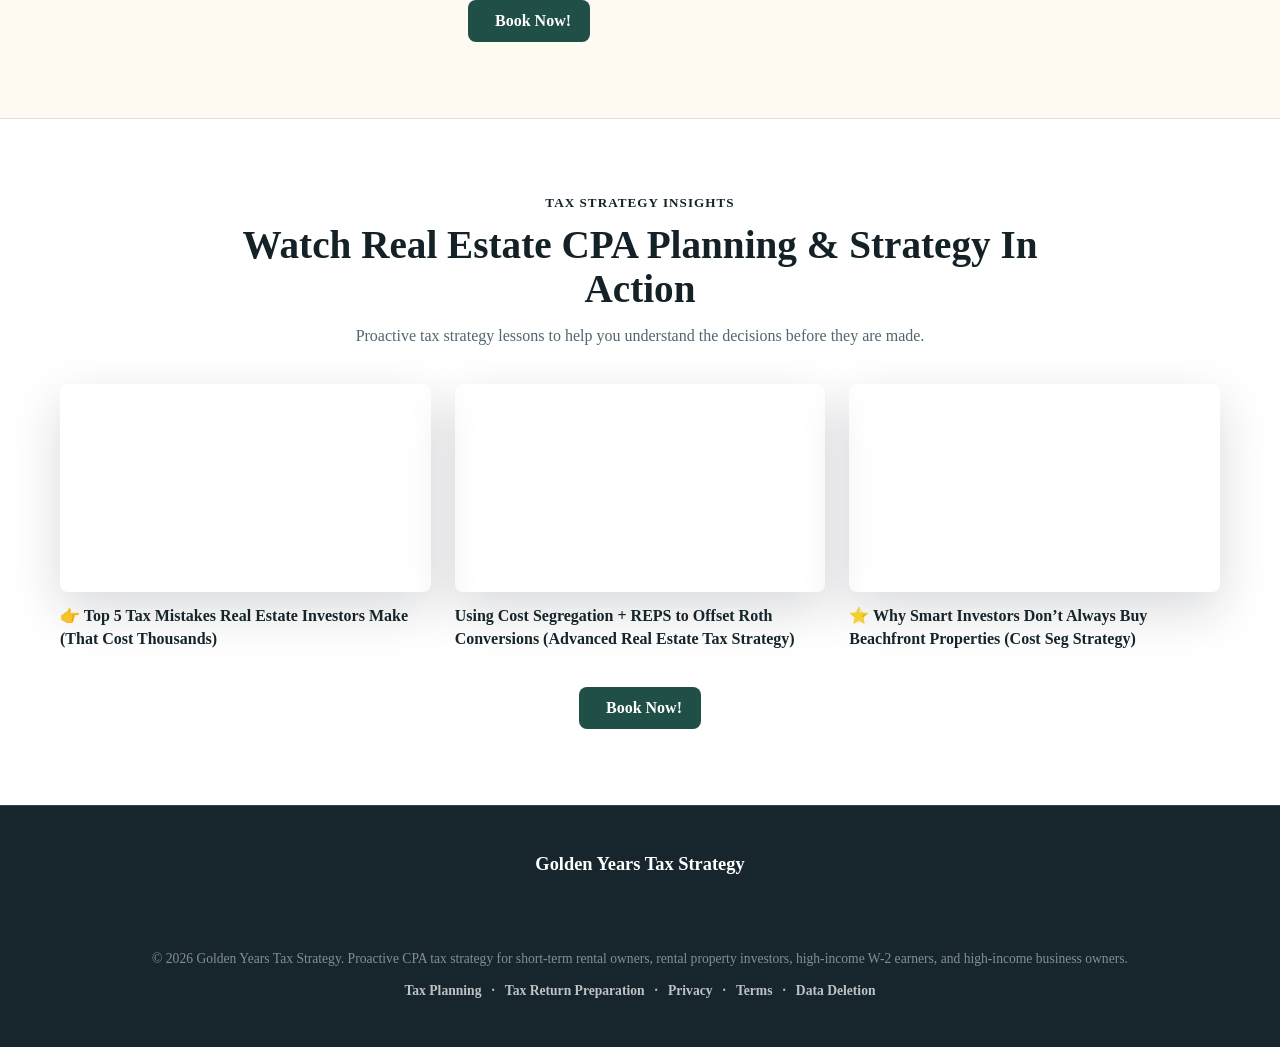
==== commit 30e9ffd0: "Publish Golden founder photo v237.0" ====
--- a/index.html
+++ b/index.html
@@ -24,10 +24,10 @@
     <meta name="theme-color" content="#1f4f46" />
     <link rel="preconnect" href="https://images.squarespace-cdn.com" />
     <link rel="preconnect" href="https://unpkg.com" />
-    <link rel="stylesheet" href="styles.css?v=235.1" />
+    <link rel="stylesheet" href="styles.css?v=237.0" />
     <script defer src="https://unpkg.com/lucide@0.468.0/dist/umd/lucide.min.js"></script>
-    <script defer src="script.js?v=235.1"></script>
-    <script defer src="site-version.js?v=235.1"></script>
+    <script defer src="script.js?v=237.0"></script>
+    <script defer src="site-version.js?v=237.0"></script>
   </head>
   <body class="standalone-page">
     <a class="skip-link" href="#main-content">Skip to main content</a>
@@ -229,8 +229,8 @@
           <div class="founder-grid">
             <div class="founder-image">
               <img
-                src="https://images.squarespace-cdn.com/content/v1/65f25e33faa411669ef675bb/1771195702395-Z5DVI02DMX93M0N9MJXL/unsplash-image-QE7wxhuQDd8.jpg"
-                alt="Magali Domingue, CPA"
+                src="magali-with-puppy.jpg"
+                alt="Magali Domingue, CPA, with her puppy"
               />
             </div>
             <div class="founder-copy">
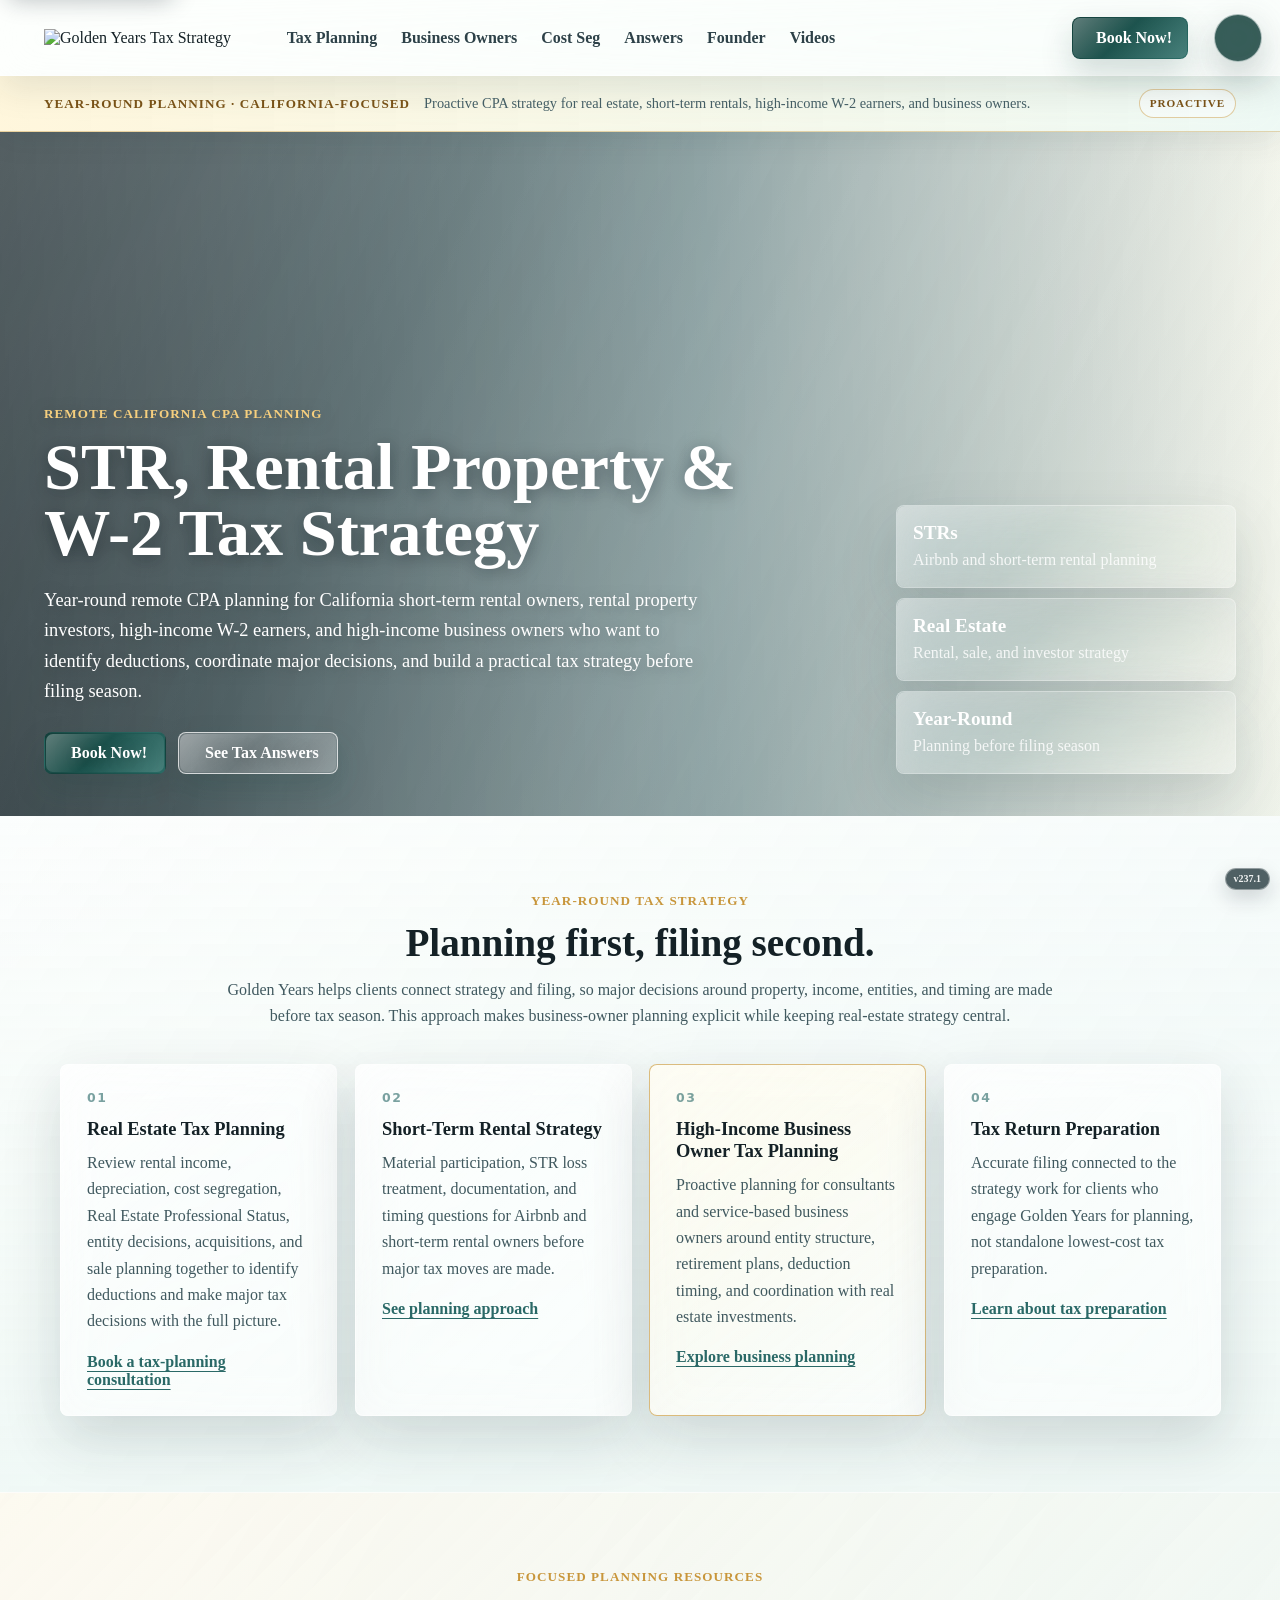
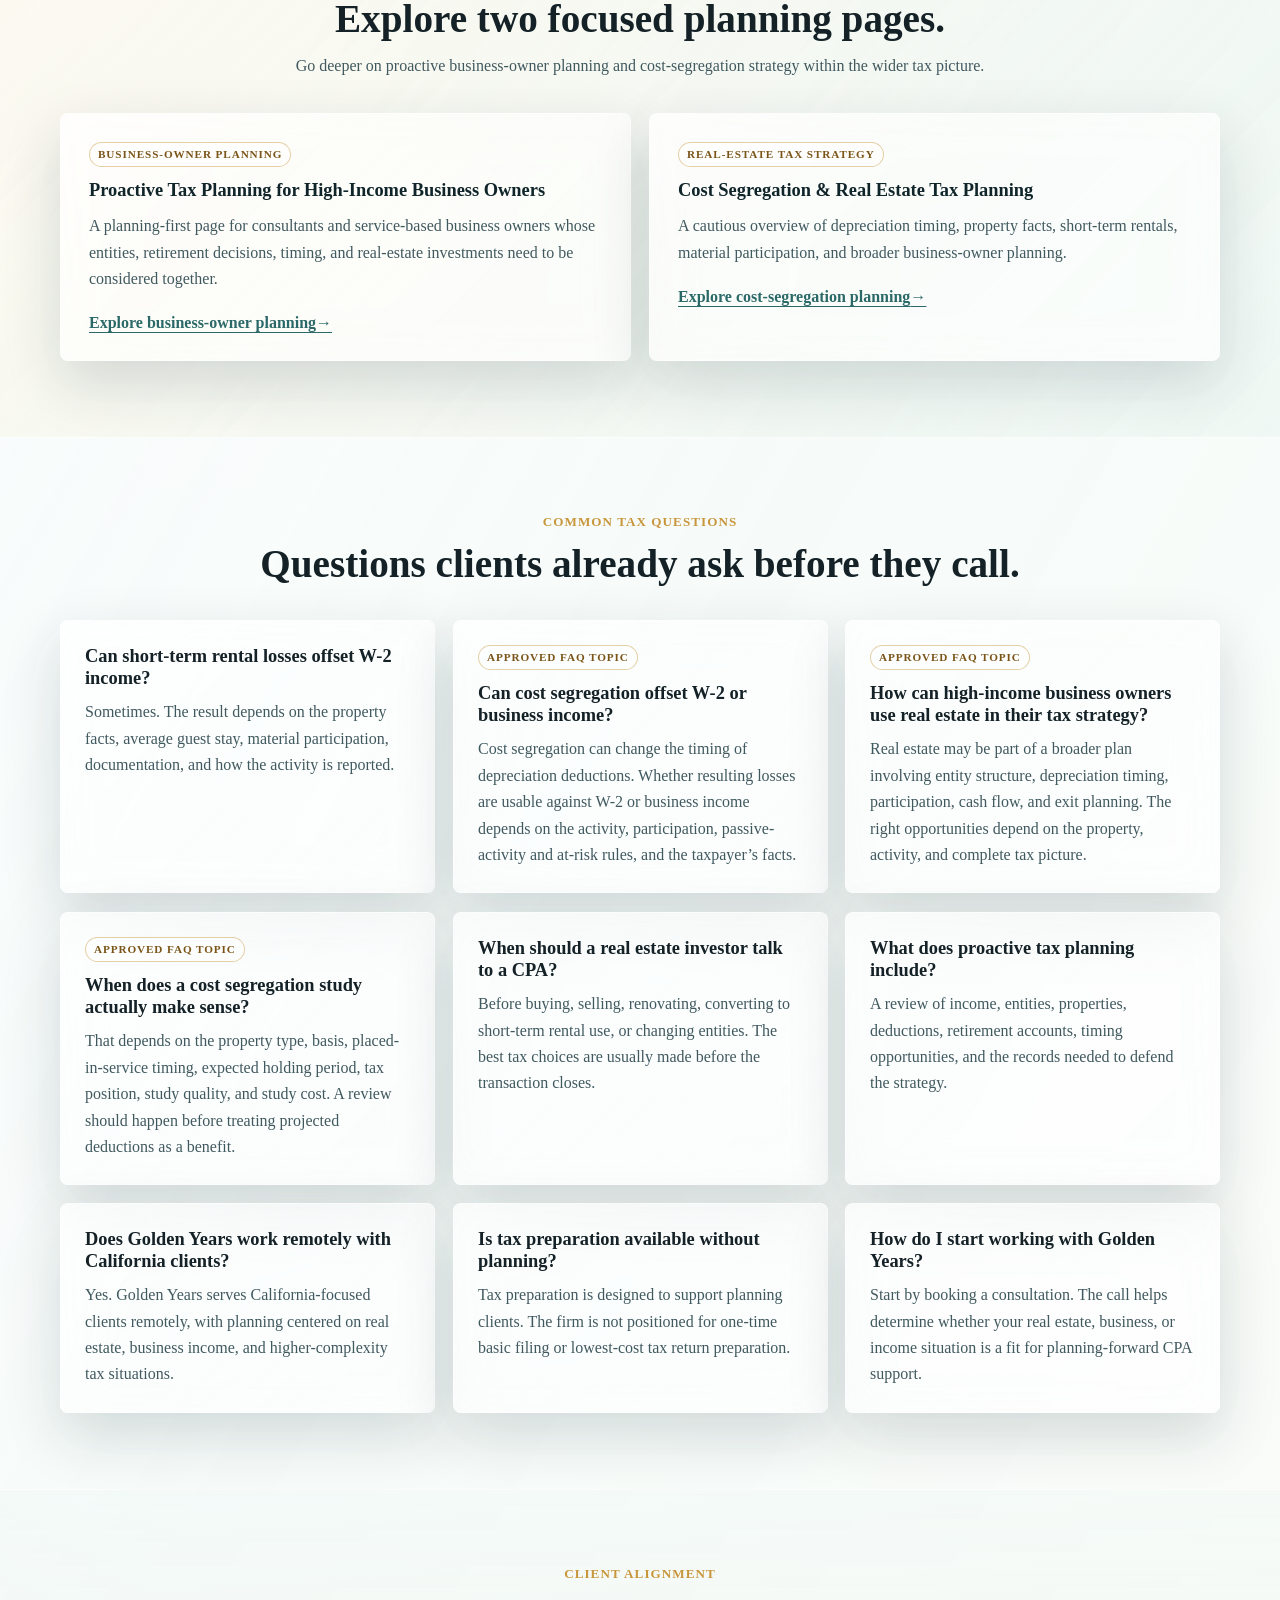
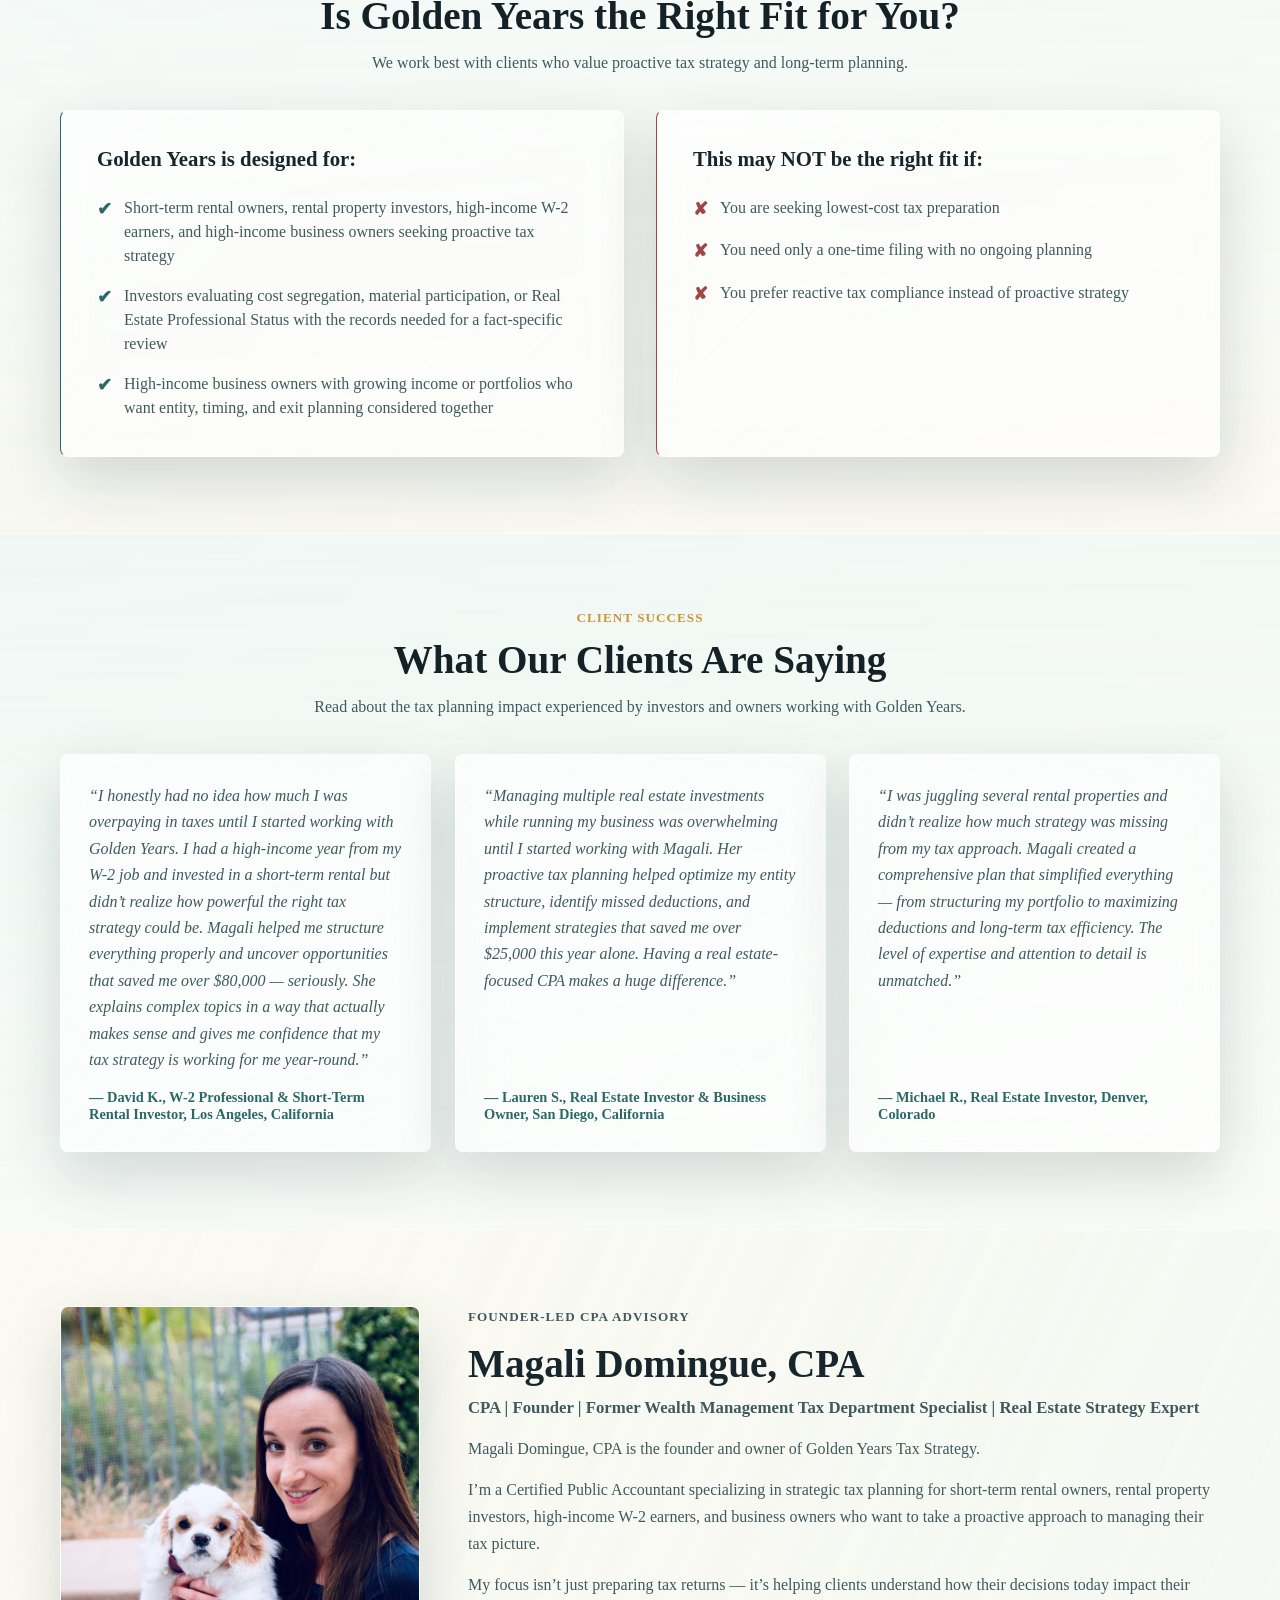
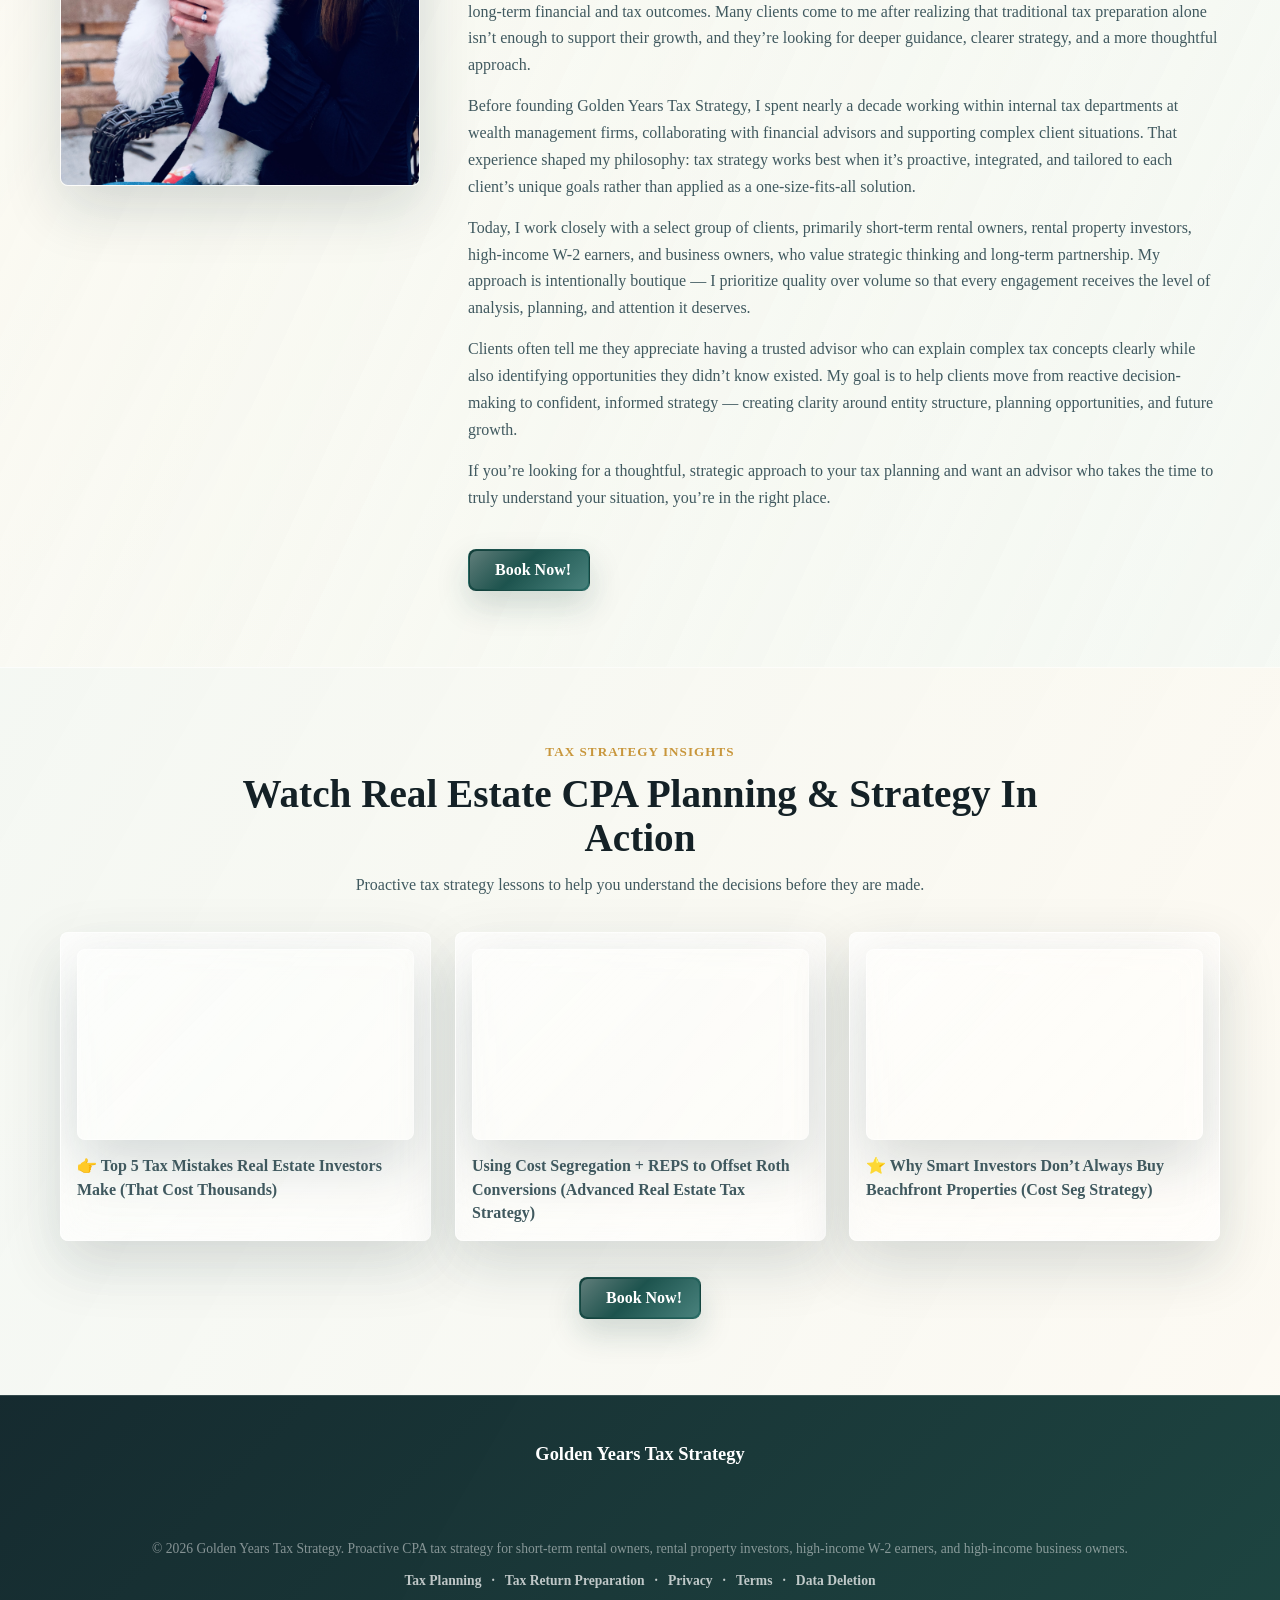
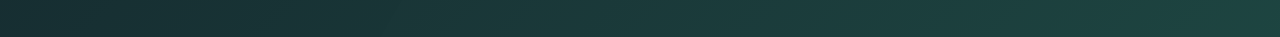
==== commit 5b1ffdad: "Publish approved Liquid Glass site v237.1" ====
--- a/index.html
+++ b/index.html
@@ -3,17 +3,17 @@
   <head>
     <meta charset="utf-8" />
     <meta name="viewport" content="width=device-width, initial-scale=1" />
-    <title>STR &amp; Rental Property Tax Strategy CPA | Golden Years</title>
+    <title>Golden Years Tax Strategy | Proactive CPA Tax Planning</title>
+    <link rel="canonical" href="https://goldenyearstaxstrategy.com/" />
     <meta
       name="description"
-      content="Golden Years Tax Strategy helps California short-term rental owners, rental property investors, high-income W-2 earners, and high-income business owners identify deductions, coordinate major decisions, and plan year-round."
+      content="Year-round remote CPA tax planning for California short-term rental owners, real-estate investors, high-income W-2 earners, and business owners."
     />
     <meta name="robots" content="index, follow" />
-    <link rel="canonical" href="https://goldenyearstaxstrategy.com/" />
-    <meta property="og:title" content="STR &amp; Rental Property Tax Strategy CPA | Golden Years" />
+    <meta property="og:title" content="Golden Years Tax Strategy | Proactive CPA Tax Planning" />
     <meta
       property="og:description"
-      content="Proactive CPA tax strategy for California short-term rental owners, rental property investors, high-income W-2 earners, and high-income business owners."
+      content="Proactive CPA tax planning for real estate, short-term rentals, high-income W-2 earners, and business owners."
     />
     <meta property="og:type" content="website" />
     <link rel="icon" type="image/png" sizes="32x32" href="favicon-32.png" />
@@ -21,18 +21,21 @@
     <link rel="manifest" href="manifest.webmanifest" />
     <meta name="application-name" content="Golden Years" />
     <meta name="apple-mobile-web-app-title" content="Golden Years" />
-    <meta name="theme-color" content="#1f4f46" />
+    <meta name="theme-color" content="#123a3f" />
     <link rel="preconnect" href="https://images.squarespace-cdn.com" />
     <link rel="preconnect" href="https://unpkg.com" />
-    <link rel="stylesheet" href="styles.css?v=237.0" />
+    <link rel="stylesheet" href="styles.css?v=237.1" />
+    <link rel="stylesheet" href="liquid-glass.css?v=237.1" />
+    <link rel="stylesheet" href="liquid-glass-effects.css?v=237.1" />
     <script defer src="https://unpkg.com/lucide@0.468.0/dist/umd/lucide.min.js"></script>
-    <script defer src="script.js?v=237.0"></script>
-    <script defer src="site-version.js?v=237.0"></script>
+    <script defer src="script.js?v=237.1"></script>
+    <script defer src="liquid-glass.js?v=237.1"></script>
+    <script defer src="site-version.js?v=237.1"></script>
   </head>
-  <body class="standalone-page">
+  <body class="standalone-page liquid-glass-page">
     <a class="skip-link" href="#main-content">Skip to main content</a>
     <main id="main-content" tabindex="-1">
-      <article class="standalone-concept concept--best-mix">
+      <article class="standalone-concept concept--best-mix concept--liquid-glass">
         <header class="site-nav">
           <a class="site-logo" href="index.html">
             <img
@@ -42,6 +45,8 @@
           </a>
           <nav aria-label="Site navigation">
             <a href="#services">Tax Planning</a>
+            <a href="business-tax-planning.html">Business Owners</a>
+            <a href="cost-segregation-tax-strategy.html">Cost Seg</a>
             <a href="#answers">Answers</a>
             <a href="#founder">Founder</a>
             <a href="#videos">Videos</a>
@@ -56,7 +61,18 @@
             <i data-lucide="calendar-check" aria-hidden="true"></i>
             Book Now!
           </a>
+          <button class="settings-gear" type="button" data-settings-toggle aria-label="Open display settings" aria-controls="settings-panel" aria-expanded="false" title="Display settings">
+            <i data-lucide="settings" aria-hidden="true"></i>
+          </button>
         </header>
+
+        <div class="review-banner" role="note">
+          <div class="review-banner__content">
+            <strong>Year-round planning · California-focused</strong>
+            <span>Proactive CPA strategy for real estate, short-term rentals, high-income W-2 earners, and business owners.</span>
+          </div>
+          <span class="review-banner__badge">Proactive</span>
+        </div>
 
         <section class="hero hero--best-mix">
           <div class="hero__content">
@@ -94,9 +110,9 @@
 
         <section class="band band--light" id="services">
           <div class="section-heading">
-            <p class="eyebrow">Services</p>
+            <p class="eyebrow">Year-round tax strategy</p>
             <h2>Planning first, filing second.</h2>
-            <p>Golden Years helps clients connect strategy and filing, so major decisions around property, income, entities, and timing are made before tax season. Business-owner planning is explicit while real-estate strategy remains central.</p>
+            <p>Golden Years helps clients connect strategy and filing, so major decisions around property, income, entities, and timing are made before tax season. This approach makes business-owner planning explicit while keeping real-estate strategy central.</p>
           </div>
           <div class="service-grid">
             <article class="service-card">
@@ -111,18 +127,40 @@
               <p>Material participation, STR loss treatment, documentation, and timing questions for Airbnb and short-term rental owners before major tax moves are made.</p>
               <a class="text-link" href="#answers">See planning approach</a>
             </article>
-            <article class="service-card">
+            <article class="service-card service-card--featured">
               <i data-lucide="briefcase" aria-hidden="true"></i>
               <h3>High-Income Business Owner Tax Planning</h3>
               <p>Proactive planning for consultants and service-based business owners around entity structure, retirement plans, deduction timing, and coordination with real estate investments.</p>
-              <a class="text-link" href="business-tax-planning.html">Explore Business Tax Planning</a>
+              <a class="text-link" href="business-tax-planning.html">Explore business planning</a>
             </article>
             <article class="service-card">
               <i data-lucide="file-check-2" aria-hidden="true"></i>
               <h3>Tax Return Preparation</h3>
               <p>Accurate filing connected to the strategy work for clients who engage Golden Years for planning, not standalone lowest-cost tax preparation.</p>
-              <a class="text-link" href="#answers">Review tax preparation</a>
-            </article>
+              <a class="text-link" href="#answers">Learn about tax preparation</a>
+            </article>
+          </div>
+        </section>
+
+        <section class="preview-links-section" id="page-concepts">
+          <div class="section-heading">
+            <p class="eyebrow">Focused planning resources</p>
+            <h2>Explore two focused planning pages.</h2>
+            <p>Go deeper on proactive business-owner planning and cost-segregation strategy within the wider tax picture.</p>
+          </div>
+          <div class="preview-link-grid">
+            <a class="preview-link-card" href="business-tax-planning.html">
+              <span class="review-chip">Business-owner planning</span>
+              <h3>Proactive Tax Planning for High-Income Business Owners</h3>
+              <p>A planning-first page for consultants and service-based business owners whose entities, retirement decisions, timing, and real-estate investments need to be considered together.</p>
+              <span class="text-link">Explore business-owner planning <span aria-hidden="true">→</span></span>
+            </a>
+            <a class="preview-link-card" href="cost-segregation-tax-strategy.html">
+              <span class="review-chip">Real-estate tax strategy</span>
+              <h3>Cost Segregation &amp; Real Estate Tax Planning</h3>
+              <p>A cautious overview of depreciation timing, property facts, short-term rentals, material participation, and broader business-owner planning.</p>
+              <span class="text-link">Explore cost-segregation planning <span aria-hidden="true">→</span></span>
+            </a>
           </div>
         </section>
 
@@ -137,14 +175,17 @@
               <p>Sometimes. The result depends on the property facts, average guest stay, material participation, documentation, and how the activity is reported.</p>
             </article>
             <article class="answer-item">
+              <span class="review-chip">Approved FAQ topic</span>
               <h3>Can cost segregation offset W-2 or business income?</h3>
-              <p>Cost segregation can accelerate depreciation deductions. Whether resulting losses can be used against W-2 or business income depends on how the activity is classified, material participation, passive-activity and at-risk rules, records, and the taxpayer’s complete facts.</p>
-            </article>
-            <article class="answer-item">
+              <p>Cost segregation can change the timing of depreciation deductions. Whether resulting losses are usable against W-2 or business income depends on the activity, participation, passive-activity and at-risk rules, and the taxpayer’s facts.</p>
+            </article>
+            <article class="answer-item">
+              <span class="review-chip">Approved FAQ topic</span>
               <h3>How can high-income business owners use real estate in their tax strategy?</h3>
-              <p>Real estate may be part of a broader plan involving entity structure, depreciation timing, participation, cash flow, and exit planning. Golden Years reviews potential deductions and timing opportunities in the context of the property, activity, records, and complete tax picture.</p>
-            </article>
-            <article class="answer-item">
+              <p>Real estate may be part of a broader plan involving entity structure, depreciation timing, participation, cash flow, and exit planning. The right opportunities depend on the property, activity, and complete tax picture.</p>
+            </article>
+            <article class="answer-item">
+              <span class="review-chip">Approved FAQ topic</span>
               <h3>When does a cost segregation study actually make sense?</h3>
               <p>That depends on the property type, basis, placed-in-service timing, expected holding period, tax position, study quality, and study cost. A review should happen before treating projected deductions as a benefit.</p>
             </article>
@@ -328,5 +369,47 @@
         </footer>
       </article>
     </main>
+    <button class="settings-backdrop" type="button" data-settings-backdrop aria-label="Close display settings" hidden></button>
+    <aside class="settings-panel" id="settings-panel" role="dialog" aria-modal="true" aria-labelledby="settings-title" aria-describedby="settings-description" hidden>
+      <div class="settings-panel__header">
+        <div>
+          <p class="eyebrow">Site settings</p>
+          <h2 id="settings-title">Display</h2>
+        </div>
+        <button class="settings-close" type="button" data-settings-close aria-label="Close display settings" title="Close display settings">
+          <i data-lucide="x" aria-hidden="true"></i>
+        </button>
+      </div>
+      <p class="settings-panel__description" id="settings-description">Tune the site surface for your screen and lighting.</p>
+      <div class="settings-group">
+        <span class="settings-label">Theme</span>
+        <div class="settings-choice-row" role="radiogroup" aria-label="Theme">
+          <label class="settings-choice">
+            <input type="radio" name="liquid-glass-theme" value="day" data-theme-choice />
+            <span>Day</span>
+          </label>
+          <label class="settings-choice">
+            <input type="radio" name="liquid-glass-theme" value="night" data-theme-choice />
+            <span>Night</span>
+          </label>
+        </div>
+      </div>
+      <label class="settings-range" for="glass-opacity">
+        <span><strong>Glass opacity</strong><output data-opacity-output for="glass-opacity">64%</output></span>
+        <input id="glass-opacity" type="range" min="42" max="82" step="1" value="64" data-glass-opacity />
+      </label>
+      <label class="settings-range" for="glass-blur">
+        <span><strong>Glass blur</strong><output data-blur-output for="glass-blur">20px</output></span>
+        <input id="glass-blur" type="range" min="12" max="32" step="1" value="20" data-glass-blur />
+      </label>
+      <p class="settings-about">Site version <strong data-settings-version>v237.1</strong></p>
+    </aside>
+    <button class="back-to-top" type="button" data-back-to-top aria-label="Back to top" title="Back to top" hidden>
+      <i data-lucide="arrow-up" aria-hidden="true"></i>
+    </button>
+    <a class="mobile-sticky-cta" href="https://calendly.com/magalidomingue/initial-consultation" target="_blank" rel="noreferrer">
+      <i data-lucide="calendar-check" aria-hidden="true"></i>
+      <span>Book Now!</span>
+    </a>
   </body>
 </html>
--- a/liquid-glass.css
+++ b/liquid-glass.css
@@ -0,0 +1,793 @@
+:root {
+  --glass-ink: #10252a;
+  --glass-teal: #2a6967;
+  --glass-gold: #c8963b;
+  --glass-rose: #9f4647;
+  --glass-alpha: 0.64;
+  --glass-strong-alpha: 0.78;
+  --glass-nav-alpha: 0.72;
+  --glass-section-alpha: 0.49;
+  --glass-section-strong-alpha: 0.71;
+  --glass-fact-alpha: 0.16;
+  --glass-fact-hover-alpha: 0.22;
+  --glass-blur: 20px;
+  --glass-paper: rgba(255, 255, 255, var(--glass-alpha));
+  --glass-paper-strong: rgba(255, 255, 255, var(--glass-strong-alpha));
+  --glass-border: rgba(255, 255, 255, 0.58);
+  --glass-shadow: 0 22px 58px rgba(14, 37, 41, 0.16);
+  --glass-shadow-hover: 0 28px 76px rgba(14, 37, 41, 0.22);
+}
+
+body.liquid-glass-page {
+  color: var(--glass-ink);
+  background: linear-gradient(180deg, #f8fcfa 0%, #eef7f4 42%, #fff9ef 72%, #f5fbfb 100%);
+}
+
+.concept--liquid-glass {
+  position: relative;
+  isolation: isolate;
+  background: linear-gradient(120deg, rgba(255, 255, 255, 0.58), rgba(236, 246, 244, 0.82) 40%, rgba(255, 249, 239, 0.72));
+}
+
+.liquid-glass-page .site-nav {
+  position: sticky;
+  top: 0;
+  z-index: 30;
+  padding-right: 92px;
+  background: rgba(252, 255, 253, var(--glass-nav-alpha));
+  border-bottom: 1px solid rgba(255, 255, 255, 0.64);
+  box-shadow: 0 12px 36px rgba(14, 37, 41, 0.1);
+  backdrop-filter: blur(var(--glass-blur)) saturate(155%);
+  -webkit-backdrop-filter: blur(var(--glass-blur)) saturate(155%);
+}
+
+.liquid-glass-page .nav-cta,
+.liquid-glass-page .button {
+  position: relative;
+  overflow: hidden;
+  box-shadow: 0 14px 32px rgba(18, 63, 58, 0.18);
+  transition: color 180ms ease, border-color 180ms ease, background 180ms ease, box-shadow 220ms ease, transform 220ms ease;
+}
+
+.liquid-glass-page .nav-cta::before,
+.liquid-glass-page .button::before {
+  content: "";
+  position: absolute;
+  inset: 1px;
+  border-radius: 7px;
+  background: linear-gradient(135deg, rgba(255, 255, 255, 0.42), transparent 44%, rgba(255, 255, 255, 0.18));
+  opacity: 0.78;
+  pointer-events: none;
+}
+
+.liquid-glass-page .nav-cta:hover,
+.liquid-glass-page .button:hover {
+  transform: translateY(-3px);
+  box-shadow: 0 20px 44px rgba(18, 63, 58, 0.24);
+}
+
+.liquid-glass-page .button--primary,
+.liquid-glass-page .nav-cta {
+  background: linear-gradient(135deg, #123f3a, #2b6d67);
+}
+
+.liquid-glass-page .button--secondary {
+  color: #ffffff;
+  border-color: rgba(255, 255, 255, 0.72);
+  background: rgba(255, 255, 255, 0.18);
+  backdrop-filter: blur(var(--glass-blur)) saturate(150%);
+}
+
+.liquid-glass-page .hero {
+  min-height: 76vh;
+  background-image: url("https://images.squarespace-cdn.com/content/v1/65f25e33faa411669ef675bb/1771195653406-UUSHLRXY0JM7PA3NMP6M/unsplash-image-DGa0LQ0yDPc.jpg");
+}
+
+.liquid-glass-page .hero::before {
+  background: linear-gradient(90deg, rgba(8, 24, 29, 0.82), rgba(12, 52, 58, 0.46) 55%, rgba(242, 210, 151, 0.12));
+}
+
+.liquid-glass-page .hero::after {
+  content: "";
+  position: absolute;
+  inset: 0;
+  background: linear-gradient(115deg, rgba(255, 255, 255, 0.16), transparent 31%, rgba(255, 255, 255, 0.08) 58%, transparent 76%);
+  mix-blend-mode: screen;
+  pointer-events: none;
+}
+
+.liquid-glass-page .hero > * {
+  z-index: 2;
+}
+
+.liquid-glass-page .hero__content {
+  text-shadow: 0 3px 18px rgba(2, 15, 18, 0.42);
+}
+
+.liquid-glass-page .eyebrow {
+  color: var(--glass-gold);
+}
+
+.liquid-glass-page .hero .eyebrow {
+  color: #f6cf7e;
+}
+
+.liquid-glass-page .hero__facts div,
+.liquid-glass-page .service-card,
+.liquid-glass-page .answer-item,
+.liquid-glass-page .fit-card,
+.liquid-glass-page .testimonial-card,
+.liquid-glass-page .video-card {
+  position: relative;
+  overflow: hidden;
+  border: 1px solid var(--glass-border);
+  border-radius: 8px;
+  background: var(--glass-paper);
+  box-shadow: var(--glass-shadow);
+  backdrop-filter: blur(var(--glass-blur)) saturate(150%);
+  transition: border-color 200ms ease, box-shadow 220ms ease, transform 220ms ease, background 220ms ease;
+}
+
+.liquid-glass-page .hero__facts div::before,
+.liquid-glass-page .service-card::before,
+.liquid-glass-page .answer-item::before,
+.liquid-glass-page .fit-card::before,
+.liquid-glass-page .testimonial-card::before,
+.liquid-glass-page .video-card::before {
+  content: "";
+  position: absolute;
+  inset: 0;
+  border-radius: inherit;
+  background: linear-gradient(135deg, rgba(255, 255, 255, 0.52), transparent 42%, rgba(255, 255, 255, 0.18));
+  opacity: 0.72;
+  pointer-events: none;
+}
+
+.liquid-glass-page .hero__facts div > *,
+.liquid-glass-page .service-card > *,
+.liquid-glass-page .answer-item > *,
+.liquid-glass-page .fit-card > *,
+.liquid-glass-page .testimonial-card > *,
+.liquid-glass-page .video-card > * {
+  position: relative;
+  z-index: 1;
+}
+
+.liquid-glass-page .hero__facts div {
+  color: #ffffff;
+  background: rgba(255, 255, 255, var(--glass-fact-alpha));
+  border-color: rgba(255, 255, 255, 0.36);
+}
+
+.liquid-glass-page .hero__facts div:hover,
+.liquid-glass-page .service-card:hover,
+.liquid-glass-page .answer-item:hover,
+.liquid-glass-page .fit-card:hover,
+.liquid-glass-page .testimonial-card:hover,
+.liquid-glass-page .video-card:hover {
+  transform: translateY(-6px);
+  border-color: rgba(42, 105, 103, 0.36);
+  background: var(--glass-paper-strong);
+  box-shadow: var(--glass-shadow-hover);
+}
+
+.liquid-glass-page .hero__facts div:hover {
+  background: rgba(255, 255, 255, var(--glass-fact-hover-alpha));
+  border-color: rgba(246, 207, 126, 0.58);
+}
+
+.liquid-glass-page .band--light,
+.liquid-glass-page .answer-section,
+.liquid-glass-page .fit-section,
+.liquid-glass-page .testimonials-section,
+.liquid-glass-page .founder-section,
+.liquid-glass-page .video-section {
+  border-top: 1px solid rgba(255, 255, 255, 0.62);
+  background: transparent;
+}
+
+.liquid-glass-page .band--light {
+  background:
+    linear-gradient(180deg, rgba(255, 255, 255, var(--glass-section-alpha)), rgba(238, 247, 244, var(--glass-section-strong-alpha)));
+}
+
+.liquid-glass-page .answer-section {
+  background: rgba(255, 255, 255, var(--glass-section-alpha));
+}
+
+.liquid-glass-page .fit-section {
+  background: linear-gradient(180deg, rgba(245, 251, 249, var(--glass-section-strong-alpha)), rgba(255, 248, 239, var(--glass-section-alpha)));
+}
+
+.liquid-glass-page .testimonials-section {
+  background: linear-gradient(180deg, rgba(239, 248, 245, var(--glass-section-strong-alpha)), rgba(250, 252, 251, var(--glass-section-alpha)));
+}
+
+.liquid-glass-page .founder-section {
+  background: linear-gradient(115deg, rgba(255, 250, 241, var(--glass-section-strong-alpha)), rgba(237, 247, 245, var(--glass-section-alpha)));
+}
+
+.liquid-glass-page .section-heading p:not(.eyebrow),
+.liquid-glass-page .service-card p,
+.liquid-glass-page .answer-item p,
+.liquid-glass-page .fit-card li,
+.liquid-glass-page .testimonial-card p,
+.liquid-glass-page .founder-copy p,
+.liquid-glass-page .video-card h4 {
+  color: #40595f;
+}
+
+.liquid-glass-page .service-card svg,
+.liquid-glass-page .fit-card--yes span,
+.liquid-glass-page .testimonial-card cite,
+.liquid-glass-page .text-link {
+  color: var(--glass-teal);
+}
+
+.liquid-glass-page .fit-card--yes {
+  border-left-color: var(--glass-teal);
+}
+
+.liquid-glass-page .fit-card--no {
+  border-left-color: var(--glass-rose);
+}
+
+.liquid-glass-page .fit-card--no span {
+  color: var(--glass-rose);
+}
+
+.liquid-glass-page .founder-image img,
+.liquid-glass-page .video-wrapper {
+  border: 1px solid rgba(255, 255, 255, 0.56);
+  box-shadow: var(--glass-shadow);
+}
+
+.liquid-glass-page .founder-image {
+  transition: transform 220ms ease;
+}
+
+.liquid-glass-page .founder-image:hover {
+  transform: translateY(-6px);
+}
+
+.liquid-glass-page .video-card {
+  padding: 16px;
+}
+
+.liquid-glass-page .video-wrapper {
+  margin-bottom: 2px;
+}
+
+.liquid-glass-page .concept-footer {
+  background: linear-gradient(135deg, rgba(13, 35, 40, 0.96), rgba(20, 61, 57, 0.96));
+}
+
+.liquid-glass-page .site-version-badge {
+  background: rgba(16, 37, 42, 0.72);
+  backdrop-filter: blur(var(--glass-blur)) saturate(150%);
+  -webkit-backdrop-filter: blur(var(--glass-blur)) saturate(150%);
+}
+
+.liquid-glass-page.reveal-ready .liquid-appear {
+  opacity: 0;
+  transform: translateY(18px);
+  transition: opacity 680ms ease, transform 680ms cubic-bezier(0.22, 1, 0.36, 1);
+  transition-delay: var(--appear-delay, 0ms);
+  will-change: opacity, transform;
+}
+
+.liquid-glass-page.reveal-ready .liquid-appear.is-visible {
+  opacity: 1;
+  transform: translateY(0);
+}
+
+.liquid-glass-page.settings-open {
+  overflow: hidden;
+}
+
+.settings-gear,
+.settings-close,
+.back-to-top {
+  display: inline-grid;
+  place-items: center;
+  border: 1px solid rgba(255, 255, 255, 0.58);
+  color: #ffffff;
+  background: rgba(18, 63, 58, 0.84);
+  box-shadow: 0 14px 34px rgba(14, 37, 41, 0.22);
+  backdrop-filter: blur(var(--glass-blur)) saturate(155%);
+  cursor: pointer;
+}
+
+.settings-gear {
+  position: fixed;
+  top: 14px;
+  right: 18px;
+  z-index: 75;
+  width: 48px;
+  height: 48px;
+  padding: 0;
+  border-radius: 50%;
+}
+
+.settings-gear:hover,
+.settings-close:hover,
+.back-to-top:hover {
+  background: rgba(42, 105, 103, 0.94);
+  box-shadow: 0 18px 42px rgba(14, 37, 41, 0.28);
+  transform: translateY(-2px);
+}
+
+.settings-gear:focus-visible,
+.settings-close:focus-visible,
+.back-to-top:focus-visible,
+.settings-choice:focus-within,
+.settings-range input:focus-visible {
+  outline: 3px solid rgba(246, 207, 126, 0.88);
+  outline-offset: 3px;
+}
+
+.settings-gear svg,
+.settings-close svg,
+.back-to-top svg {
+  width: 20px;
+  height: 20px;
+}
+
+.settings-backdrop {
+  position: fixed;
+  inset: 0;
+  z-index: 68;
+  width: 100%;
+  height: 100%;
+  padding: 0;
+  border: 0;
+  background: rgba(8, 24, 29, 0.28);
+  backdrop-filter: blur(3px);
+  cursor: default;
+}
+
+.settings-backdrop[hidden],
+.settings-panel[hidden],
+.back-to-top[hidden] {
+  display: none;
+}
+
+.settings-panel {
+  position: fixed;
+  top: 76px;
+  right: 18px;
+  z-index: 80;
+  width: min(360px, calc(100vw - 36px));
+  max-height: calc(100vh - 94px);
+  overflow: auto;
+  padding: 24px;
+  color: var(--glass-ink);
+  border: 1px solid var(--glass-border);
+  border-radius: 8px;
+  background: var(--glass-paper-strong);
+  box-shadow: 0 30px 80px rgba(14, 37, 41, 0.28);
+  backdrop-filter: blur(var(--glass-blur)) saturate(155%);
+}
+
+.settings-panel__header {
+  display: flex;
+  align-items: flex-start;
+  justify-content: space-between;
+  gap: 18px;
+}
+
+.settings-panel .eyebrow {
+  margin: 0 0 4px;
+  color: var(--glass-teal);
+}
+
+.settings-panel h2 {
+  margin: 0;
+  color: var(--glass-ink);
+  font-size: 1.65rem;
+}
+
+.settings-close {
+  flex: 0 0 auto;
+  width: 38px;
+  height: 38px;
+  padding: 0;
+  border-radius: 50%;
+}
+
+.settings-panel__description,
+.settings-about {
+  color: #40595f;
+  font-size: 0.92rem;
+  line-height: 1.5;
+}
+
+.settings-panel__description {
+  margin: 18px 0 22px;
+}
+
+.settings-group,
+.settings-range {
+  display: grid;
+  gap: 10px;
+  margin-top: 18px;
+}
+
+.settings-label,
+.settings-range > span,
+.settings-about {
+  font-size: 0.84rem;
+  font-weight: 800;
+  letter-spacing: 0.02em;
+}
+
+.settings-range > span {
+  display: flex;
+  align-items: baseline;
+  justify-content: space-between;
+  gap: 12px;
+}
+
+.settings-range output {
+  color: var(--glass-teal);
+  font-variant-numeric: tabular-nums;
+}
+
+.settings-choice-row {
+  display: grid;
+  grid-template-columns: repeat(2, minmax(0, 1fr));
+  gap: 8px;
+}
+
+.settings-choice {
+  display: flex;
+  align-items: center;
+  gap: 8px;
+  min-height: 40px;
+  padding: 8px 10px;
+  color: var(--glass-ink);
+  border: 1px solid rgba(42, 105, 103, 0.24);
+  border-radius: 6px;
+  background: rgba(255, 255, 255, 0.26);
+  cursor: pointer;
+}
+
+.settings-choice:has(input:checked) {
+  border-color: rgba(42, 105, 103, 0.72);
+  background: rgba(42, 105, 103, 0.14);
+}
+
+.settings-choice input {
+  accent-color: var(--glass-teal);
+}
+
+.settings-range input {
+  width: 100%;
+  accent-color: var(--glass-teal);
+  cursor: pointer;
+}
+
+.settings-about {
+  margin: 24px 0 0;
+  color: var(--glass-teal);
+}
+
+.back-to-top {
+  position: fixed;
+  right: 18px;
+  bottom: 56px;
+  z-index: 46;
+  width: 48px;
+  height: 48px;
+  padding: 0;
+  border-radius: 50%;
+  opacity: 0;
+  pointer-events: none;
+  transform: translateY(10px);
+  transition: opacity 220ms ease, transform 220ms ease, background 180ms ease, box-shadow 220ms ease;
+}
+
+.back-to-top:not([hidden]) {
+  opacity: 1;
+  pointer-events: auto;
+  transform: translateY(0);
+}
+
+.liquid-glass-page[data-theme="night"] {
+  color-scheme: dark;
+  --glass-teal: #8fe1c7;
+  --glass-gold: #f2c96b;
+  --glass-ink: #edf9f4;
+  --glass-paper: rgba(17, 42, 45, var(--glass-alpha));
+  --glass-paper-strong: rgba(24, 55, 58, var(--glass-strong-alpha));
+  --glass-border: rgba(220, 255, 244, 0.2);
+  --glass-shadow: 0 22px 58px rgba(2, 15, 18, 0.32);
+  --glass-shadow-hover: 0 28px 76px rgba(2, 15, 18, 0.44);
+  background: linear-gradient(180deg, #10282d 0%, #153a3c 42%, #203c3a 72%, #10292d 100%);
+}
+
+.liquid-glass-page[data-theme="day"] {
+  color-scheme: light;
+}
+
+.liquid-glass-page[data-theme="night"] .concept--liquid-glass {
+  color: var(--glass-ink);
+}
+
+.liquid-glass-page[data-theme="night"] .site-logo img {
+  filter: brightness(0) invert(1);
+  opacity: 0.92;
+}
+
+.liquid-glass-page[data-theme="night"] .concept--liquid-glass {
+  background: linear-gradient(120deg, rgba(16, 40, 45, 0.76), rgba(19, 61, 61, 0.86) 40%, rgba(48, 47, 40, 0.72));
+}
+
+.liquid-glass-page[data-theme="night"] .site-nav {
+  background: rgba(8, 27, 31, var(--glass-nav-alpha));
+  border-bottom-color: rgba(220, 255, 244, 0.14);
+}
+
+.liquid-glass-page[data-theme="night"] .site-nav nav,
+.liquid-glass-page[data-theme="night"] .settings-panel__description,
+.liquid-glass-page[data-theme="night"] .section-heading p:not(.eyebrow),
+.liquid-glass-page[data-theme="night"] .service-card p,
+.liquid-glass-page[data-theme="night"] .answer-item p,
+.liquid-glass-page[data-theme="night"] .fit-card li,
+.liquid-glass-page[data-theme="night"] .testimonial-card p,
+.liquid-glass-page[data-theme="night"] .founder-copy p,
+.liquid-glass-page[data-theme="night"] .video-card h4 {
+  color: rgba(231, 245, 241, 0.8);
+}
+
+.liquid-glass-page[data-theme="night"] .band--light,
+.liquid-glass-page[data-theme="night"] .answer-section,
+.liquid-glass-page[data-theme="night"] .fit-section,
+.liquid-glass-page[data-theme="night"] .testimonials-section,
+.liquid-glass-page[data-theme="night"] .founder-section,
+.liquid-glass-page[data-theme="night"] .video-section {
+  background: rgba(7, 25, 29, var(--glass-section-alpha));
+}
+
+.liquid-glass-page[data-theme="night"] .settings-choice {
+  border-color: rgba(220, 255, 244, 0.2);
+  background: rgba(8, 27, 31, 0.28);
+}
+
+.liquid-glass-page[data-theme="night"] .settings-choice:has(input:checked) {
+  border-color: rgba(126, 218, 191, 0.72);
+  background: rgba(126, 218, 191, 0.14);
+}
+
+.liquid-glass-page.has-mobile-cta .back-to-top {
+  bottom: calc(148px + env(safe-area-inset-bottom));
+}
+
+@media (max-width: 980px) {
+  .liquid-glass-page .site-nav {
+    align-items: flex-start;
+    padding-right: 88px;
+  }
+
+  .liquid-glass-page .hero {
+    min-height: 70vh;
+  }
+}
+
+@media (prefers-reduced-motion: reduce) {
+  .liquid-glass-page *,
+  .liquid-glass-page *::before,
+  .liquid-glass-page *::after {
+    scroll-behavior: auto !important;
+    transition-duration: 0.01ms !important;
+    animation-duration: 0.01ms !important;
+    animation-iteration-count: 1 !important;
+  }
+
+  .liquid-glass-page.reveal-ready .liquid-appear {
+    opacity: 1;
+    transform: none;
+  }
+}
+
+/* August refresh review additions: intentionally scoped to this non-production route. */
+.review-banner {
+  position: relative;
+  z-index: 4;
+  display: flex;
+  align-items: center;
+  justify-content: space-between;
+  gap: 18px;
+  padding: 13px 44px;
+  color: #173b3c;
+  border-bottom: 1px solid rgba(200, 150, 59, 0.38);
+  background: linear-gradient(90deg, rgba(255, 246, 218, 0.94), rgba(237, 249, 244, 0.86));
+  box-shadow: 0 10px 28px rgba(14, 37, 41, 0.08);
+  backdrop-filter: blur(var(--glass-blur)) saturate(150%);
+  -webkit-backdrop-filter: blur(var(--glass-blur)) saturate(150%);
+}
+
+.review-banner__content {
+  display: flex;
+  flex-wrap: wrap;
+  align-items: baseline;
+  gap: 8px 14px;
+  line-height: 1.45;
+}
+
+.review-banner__content strong {
+  color: #7b5418;
+  font-size: 0.82rem;
+  letter-spacing: 0.08em;
+  text-transform: uppercase;
+}
+
+.review-banner__content span {
+  color: #466067;
+  font-size: 0.9rem;
+}
+
+.review-banner__badge,
+.review-chip {
+  display: inline-flex;
+  align-items: center;
+  width: fit-content;
+  color: #7b5418;
+  border: 1px solid rgba(200, 150, 59, 0.46);
+  border-radius: 999px;
+  background: rgba(255, 255, 255, 0.44);
+  font-size: 0.7rem;
+  font-weight: 900;
+  letter-spacing: 0.08em;
+  line-height: 1;
+  text-transform: uppercase;
+}
+
+.review-banner__badge {
+  flex: 0 0 auto;
+  padding: 8px 10px;
+}
+
+.review-chip {
+  margin-bottom: 12px;
+  padding: 6px 8px;
+}
+
+.liquid-glass-page .service-card--featured {
+  border-color: rgba(200, 150, 59, 0.64);
+  background: linear-gradient(145deg, rgba(255, 251, 234, 0.78), var(--glass-paper));
+}
+
+.liquid-glass-page .service-card--featured svg {
+  color: var(--glass-gold);
+}
+
+.preview-links-section {
+  padding: 76px 44px;
+  border-top: 1px solid rgba(255, 255, 255, 0.62);
+  background: linear-gradient(135deg, rgba(255, 248, 235, var(--glass-section-strong-alpha)), rgba(239, 248, 245, var(--glass-section-alpha)));
+}
+
+.preview-link-grid {
+  display: grid;
+  grid-template-columns: repeat(2, minmax(0, 1fr));
+  gap: 18px;
+  max-width: 1160px;
+  margin: 0 auto;
+}
+
+.preview-link-card {
+  position: relative;
+  display: block;
+  overflow: hidden;
+  padding: 28px;
+  color: var(--glass-ink);
+  border: 1px solid var(--glass-border);
+  border-radius: 8px;
+  background: var(--glass-paper);
+  box-shadow: var(--glass-shadow);
+  backdrop-filter: blur(var(--glass-blur)) saturate(150%);
+  -webkit-backdrop-filter: blur(var(--glass-blur)) saturate(150%);
+  transition: border-color 200ms ease, box-shadow 220ms ease, transform 220ms ease, background 220ms ease;
+}
+
+.preview-link-card::before {
+  content: "";
+  position: absolute;
+  inset: 0;
+  border-radius: inherit;
+  background: linear-gradient(135deg, rgba(255, 255, 255, 0.55), transparent 42%, rgba(255, 255, 255, 0.16));
+  pointer-events: none;
+}
+
+.preview-link-card > * {
+  position: relative;
+  z-index: 1;
+}
+
+.preview-link-card:hover,
+.preview-link-card:focus-visible {
+  color: var(--glass-ink);
+  border-color: rgba(42, 105, 103, 0.48);
+  background: var(--glass-paper-strong);
+  box-shadow: var(--glass-shadow-hover);
+  transform: translateY(-6px);
+}
+
+.preview-link-card:focus-visible {
+  outline: 3px solid rgba(246, 207, 126, 0.88);
+  outline-offset: 4px;
+}
+
+.preview-link-card h3 {
+  margin: 0 0 12px;
+  color: var(--glass-ink);
+}
+
+.preview-link-card p {
+  margin: 0;
+  color: #40595f;
+  line-height: 1.65;
+}
+
+.preview-link-card .text-link {
+  margin-top: 22px;
+}
+
+.liquid-glass-page[data-theme="night"] .review-banner {
+  color: var(--glass-ink);
+  border-bottom-color: rgba(242, 201, 107, 0.34);
+  background: linear-gradient(90deg, rgba(47, 48, 38, 0.92), rgba(15, 54, 55, 0.9));
+}
+
+.liquid-glass-page[data-theme="night"] .review-banner__content strong,
+.liquid-glass-page[data-theme="night"] .review-banner__badge,
+.liquid-glass-page[data-theme="night"] .review-chip {
+  color: var(--glass-gold);
+}
+
+.liquid-glass-page[data-theme="night"] .review-banner__content span,
+.liquid-glass-page[data-theme="night"] .preview-link-card p {
+  color: rgba(231, 245, 241, 0.8);
+}
+
+.liquid-glass-page[data-theme="night"] .review-banner__badge,
+.liquid-glass-page[data-theme="night"] .review-chip {
+  border-color: rgba(242, 201, 107, 0.34);
+  background: rgba(8, 27, 31, 0.36);
+}
+
+.liquid-glass-page[data-theme="night"] .preview-links-section {
+  background: rgba(7, 25, 29, var(--glass-section-alpha));
+}
+
+.liquid-glass-page[data-theme="night"] .preview-link-card h3,
+.liquid-glass-page[data-theme="night"] .preview-link-card {
+  color: var(--glass-ink);
+}
+
+@media (min-width: 981px) {
+  .liquid-glass-page .service-grid {
+    grid-template-columns: repeat(4, minmax(0, 1fr));
+  }
+}
+
+@media (max-width: 980px) {
+  .review-banner,
+  .preview-links-section {
+    padding-right: 22px;
+    padding-left: 22px;
+  }
+}
+
+@media (max-width: 760px) {
+  .review-banner {
+    align-items: flex-start;
+    flex-direction: column;
+    gap: 10px;
+  }
+
+  .preview-link-grid {
+    grid-template-columns: 1fr;
+  }
+}
--- a/liquid-glass-effects.css
+++ b/liquid-glass-effects.css
@@ -0,0 +1,181 @@
+.liquid-glass-page .nav-cta,
+.liquid-glass-page .button,
+.liquid-glass-page .hero__facts div,
+.liquid-glass-page .service-card,
+.liquid-glass-page .answer-item,
+.liquid-glass-page .fit-card,
+.liquid-glass-page .testimonial-card,
+.liquid-glass-page .video-card,
+.liquid-glass-page .founder-image,
+.liquid-glass-page .preview-link-card,
+.liquid-glass-page .mobile-sticky-cta {
+  isolation: isolate;
+}
+
+.liquid-glass-page .nav-cta::after,
+.liquid-glass-page .button::after,
+.liquid-glass-page .hero__facts div::after,
+.liquid-glass-page .service-card::after,
+.liquid-glass-page .answer-item::after,
+.liquid-glass-page .fit-card::after,
+.liquid-glass-page .testimonial-card::after,
+.liquid-glass-page .video-card::after,
+.liquid-glass-page .preview-link-card::after,
+.liquid-glass-page .mobile-sticky-cta::after {
+  content: "";
+  position: absolute;
+  top: -42%;
+  bottom: -42%;
+  left: -58%;
+  z-index: 2;
+  width: 42%;
+  background: linear-gradient(90deg, transparent, rgba(255, 255, 255, 0.52), transparent);
+  opacity: 0;
+  pointer-events: none;
+  transform: translateX(-120%) skewX(-18deg);
+}
+
+.liquid-glass-page.reveal-ready .liquid-appear.is-visible::after {
+  animation: glass-sheen 860ms ease var(--sheen-delay, 120ms) both;
+}
+
+.liquid-glass-page .nav-cta:active,
+.liquid-glass-page .button:active,
+.liquid-glass-page .mobile-sticky-cta:active {
+  transform: translateY(-1px) scale(0.985);
+}
+
+.liquid-glass-page .hero__facts div:active,
+.liquid-glass-page .service-card:active,
+.liquid-glass-page .answer-item:active,
+.liquid-glass-page .fit-card:active,
+.liquid-glass-page .testimonial-card:active,
+.liquid-glass-page .video-card:active,
+.liquid-glass-page .founder-image:active,
+.liquid-glass-page .preview-link-card:active,
+.liquid-glass-page .is-tapping {
+  transform: translateY(-2px) scale(0.988);
+  box-shadow: 0 24px 70px rgba(42, 105, 103, 0.24);
+}
+
+.liquid-glass-page .nav-cta:active::after,
+.liquid-glass-page .button:active::after,
+.liquid-glass-page .hero__facts div:active::after,
+.liquid-glass-page .service-card:active::after,
+.liquid-glass-page .answer-item:active::after,
+.liquid-glass-page .fit-card:active::after,
+.liquid-glass-page .testimonial-card:active::after,
+.liquid-glass-page .video-card:active::after,
+.liquid-glass-page .preview-link-card:active::after,
+.liquid-glass-page .mobile-sticky-cta:active::after,
+.liquid-glass-page .is-tapping::after {
+  animation: glass-sheen 620ms ease both;
+}
+
+.liquid-glass-page .service-grid {
+  counter-reset: service-card;
+}
+
+.liquid-glass-page .service-card {
+  counter-increment: service-card;
+}
+
+.liquid-glass-page .service-card h3::before {
+  content: counter(service-card, decimal-leading-zero);
+  display: block;
+  margin-bottom: 12px;
+  color: rgba(42, 105, 103, 0.62);
+  font-family: var(--font-sans);
+  font-size: 0.78rem;
+  font-weight: 900;
+  letter-spacing: 0.12em;
+}
+
+.liquid-glass-page .service-card.is-visible::after {
+  animation-duration: 980ms;
+}
+
+.mobile-sticky-cta {
+  position: fixed;
+  right: 18px;
+  bottom: calc(16px + env(safe-area-inset-bottom));
+  left: 18px;
+  z-index: 45;
+  display: none;
+  min-height: 54px;
+  align-items: center;
+  justify-content: center;
+  gap: 10px;
+  overflow: hidden;
+  color: #ffffff;
+  border: 1px solid rgba(255, 255, 255, 0.58);
+  border-radius: 8px;
+  background: linear-gradient(135deg, rgba(18, 63, 58, 0.86), rgba(42, 105, 103, 0.82));
+  box-shadow: 0 20px 52px rgba(14, 37, 41, 0.28);
+  backdrop-filter: blur(20px) saturate(155%);
+  font-weight: 900;
+  opacity: 0;
+  pointer-events: none;
+  transform: translateY(18px);
+  transition: opacity 220ms ease, transform 220ms ease, box-shadow 220ms ease;
+}
+
+.mobile-sticky-cta svg {
+  position: relative;
+  z-index: 3;
+  width: 19px;
+  height: 19px;
+}
+
+.mobile-sticky-cta span {
+  position: relative;
+  z-index: 3;
+}
+
+.mobile-sticky-cta.is-visible {
+  opacity: 1;
+  pointer-events: auto;
+  transform: translateY(0);
+}
+
+.liquid-glass-page.has-mobile-cta .site-version-badge {
+  bottom: calc(84px + env(safe-area-inset-bottom));
+}
+
+@keyframes glass-sheen {
+  0% {
+    opacity: 0;
+    transform: translateX(-120%) skewX(-18deg);
+  }
+
+  28% {
+    opacity: 0.72;
+  }
+
+  100% {
+    opacity: 0;
+    transform: translateX(420%) skewX(-18deg);
+  }
+}
+
+@media (max-width: 760px) {
+  .mobile-sticky-cta {
+    display: flex;
+  }
+
+  .liquid-glass-page .service-card h3::before {
+    margin-bottom: 10px;
+  }
+}
+
+@media (prefers-reduced-motion: reduce) {
+  .liquid-glass-page.reveal-ready .liquid-appear.is-visible::after,
+  .liquid-glass-page .is-tapping::after,
+  .liquid-glass-page :active::after {
+    animation: none;
+  }
+
+  .mobile-sticky-cta {
+    transition: none;
+  }
+}
